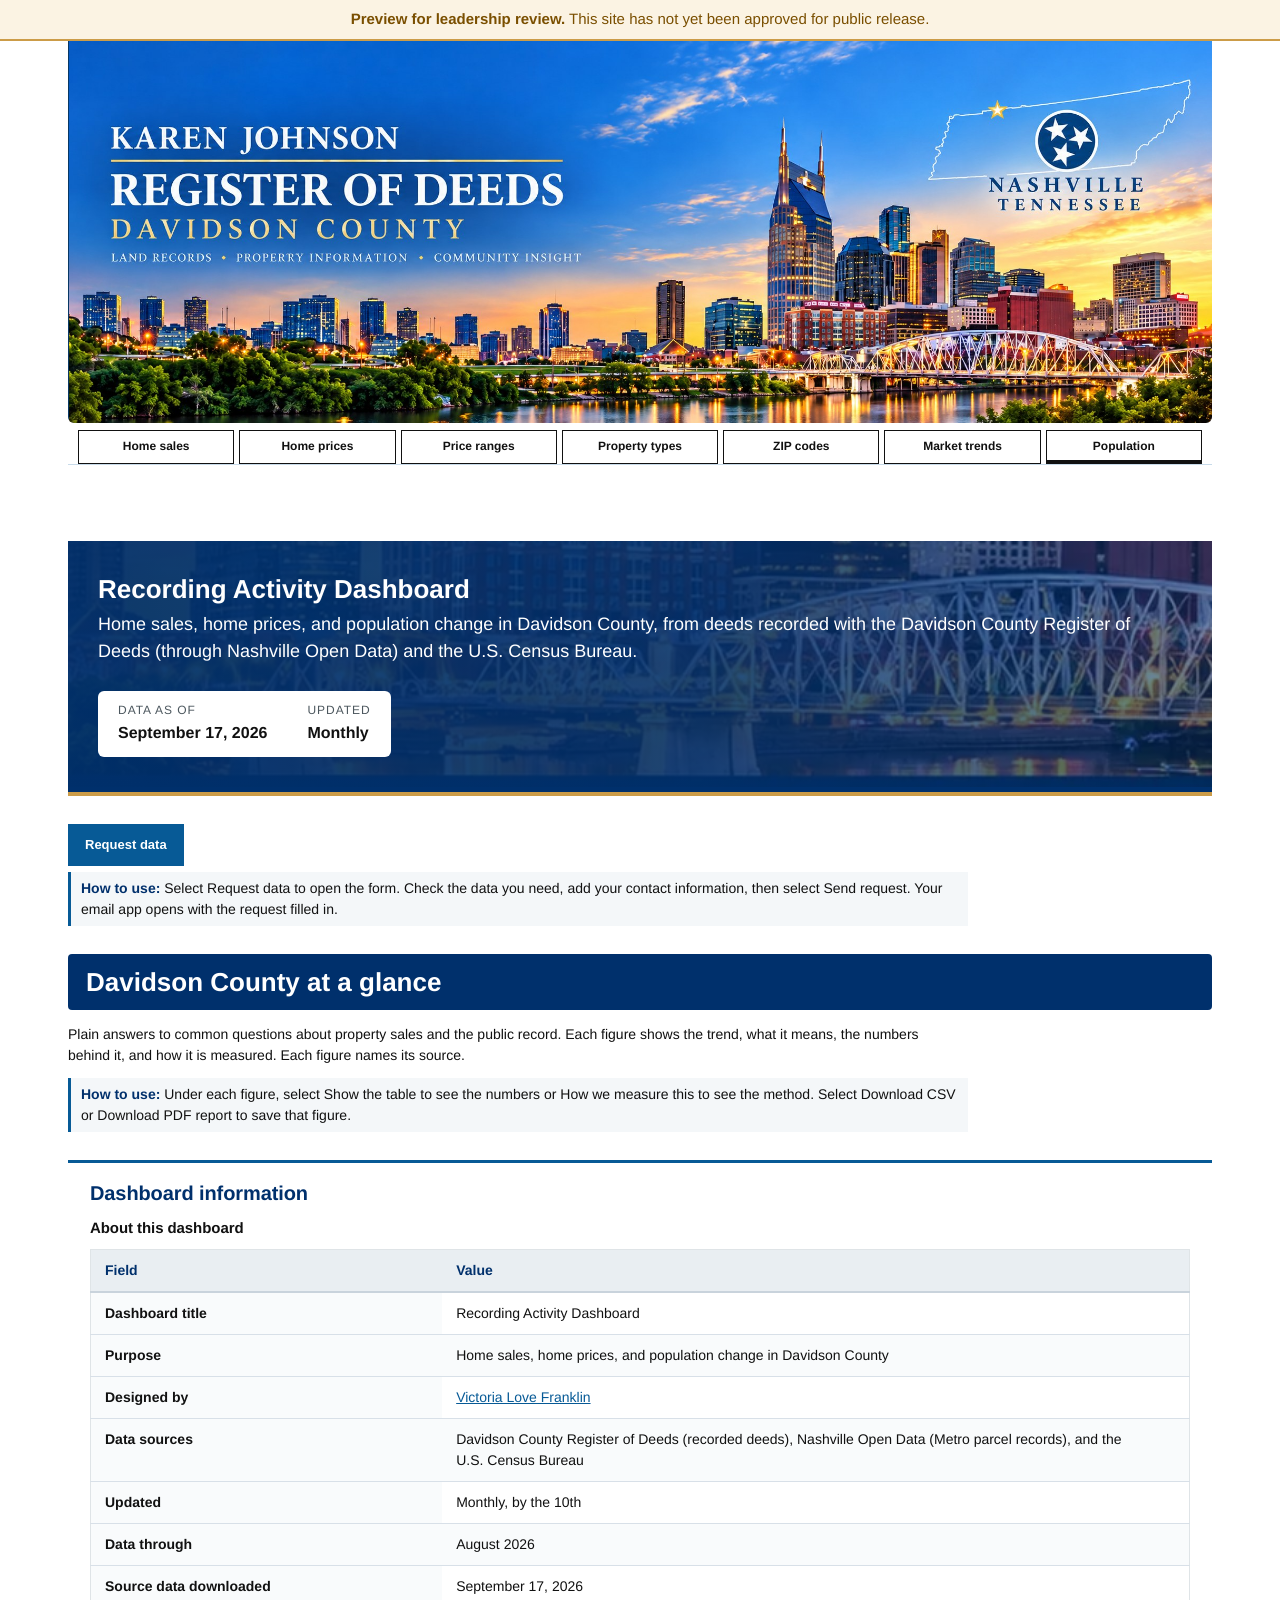
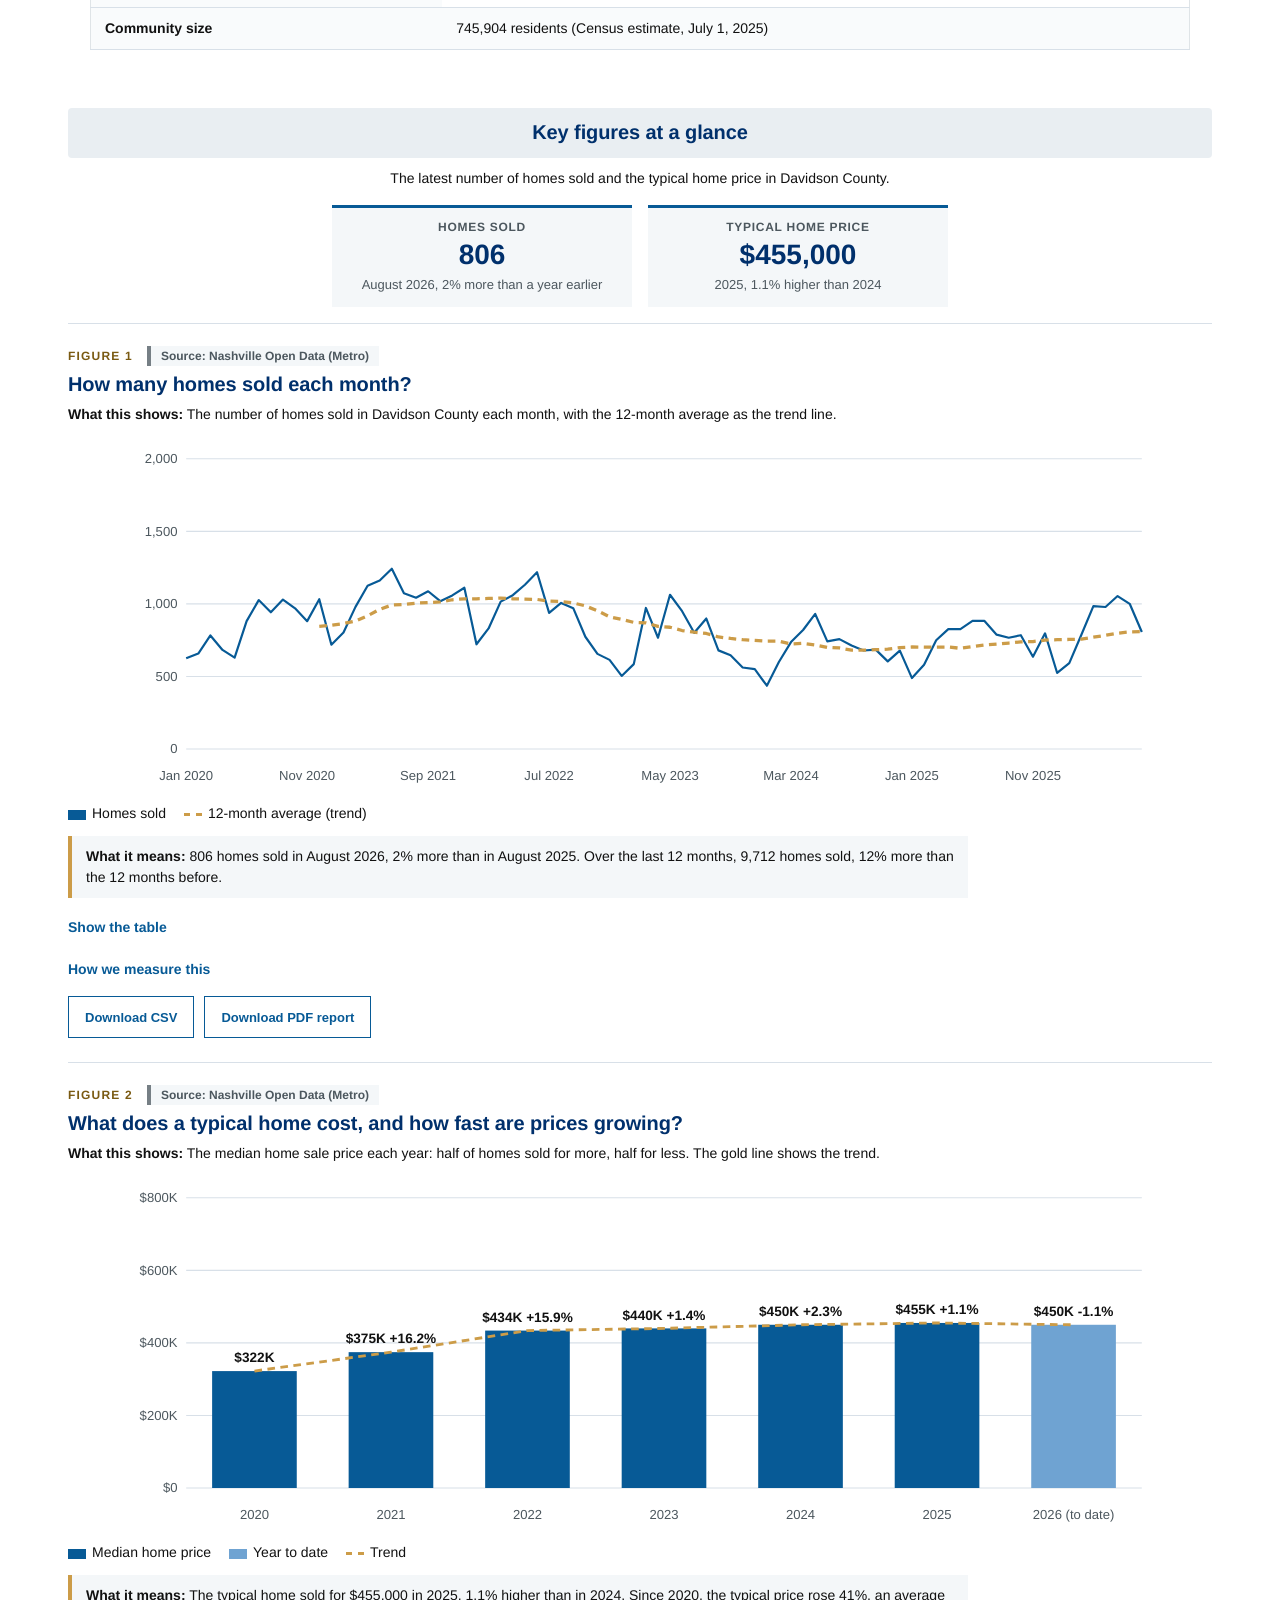
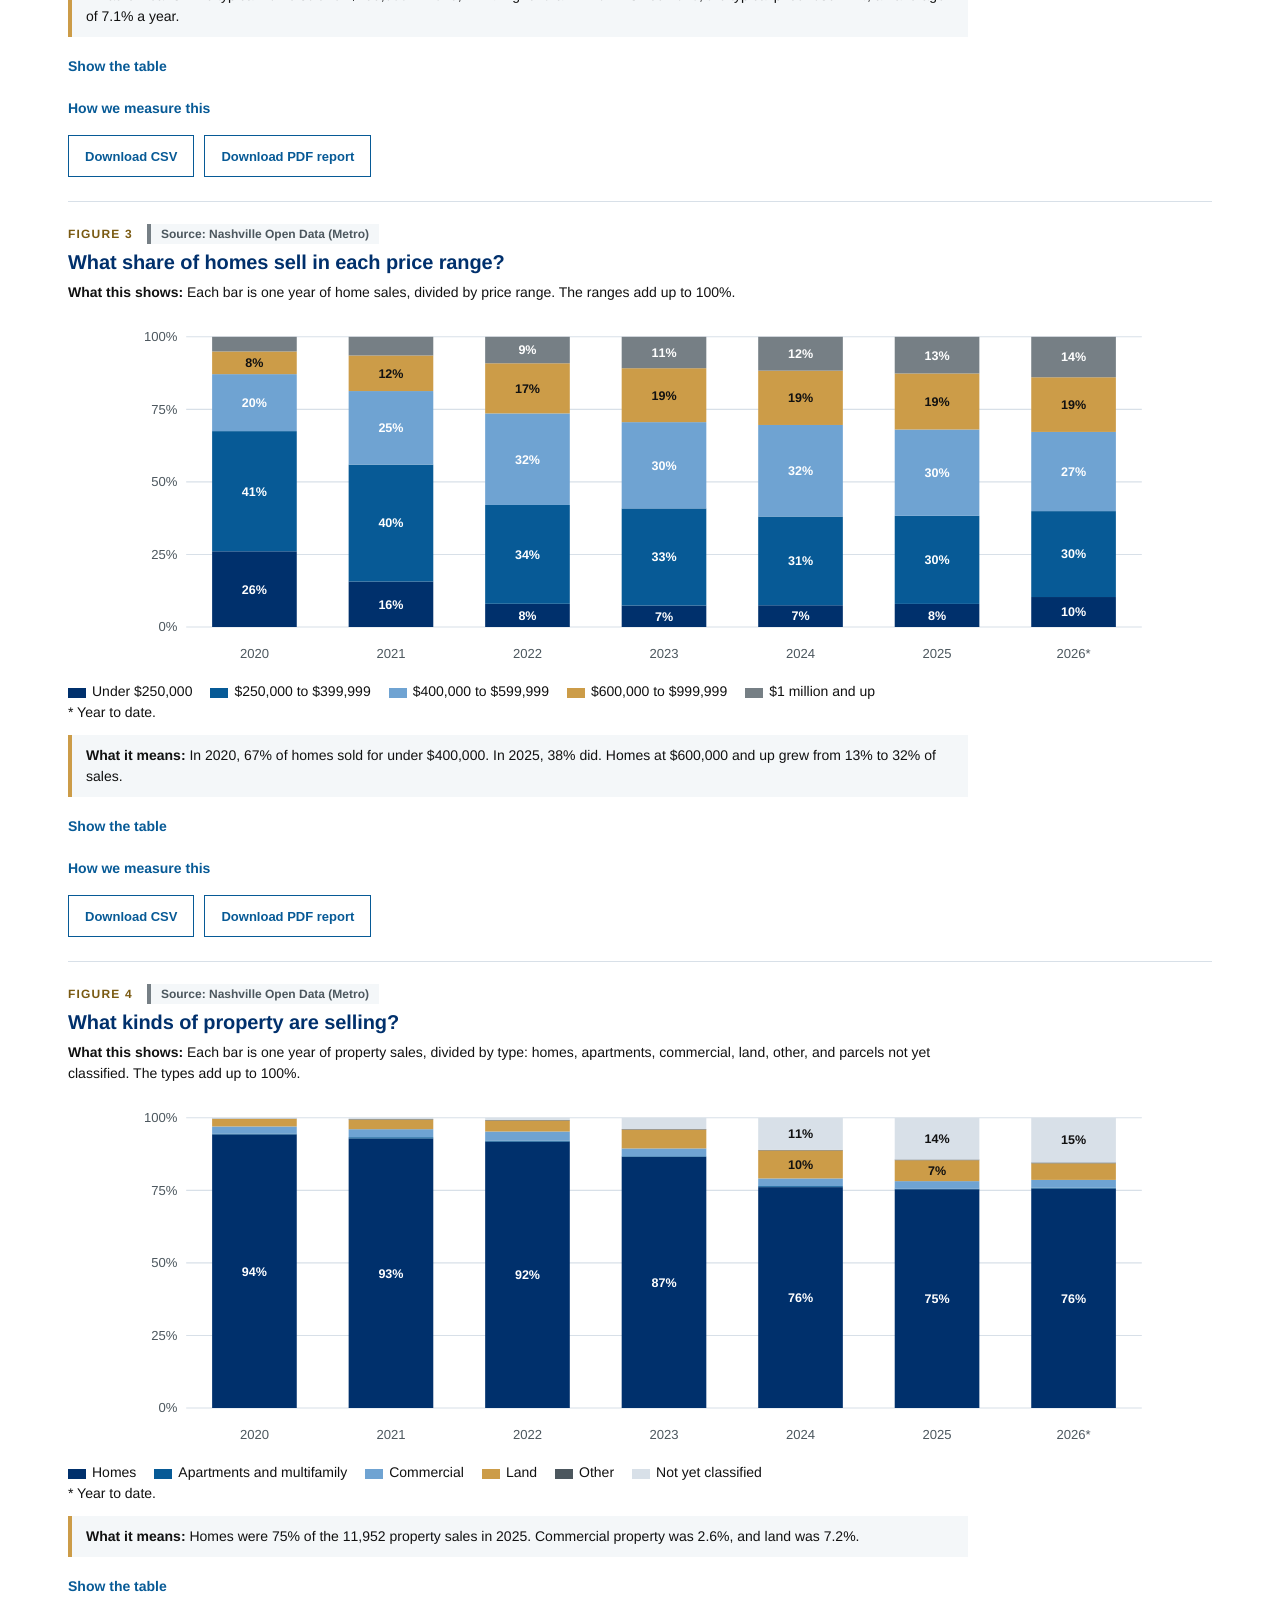
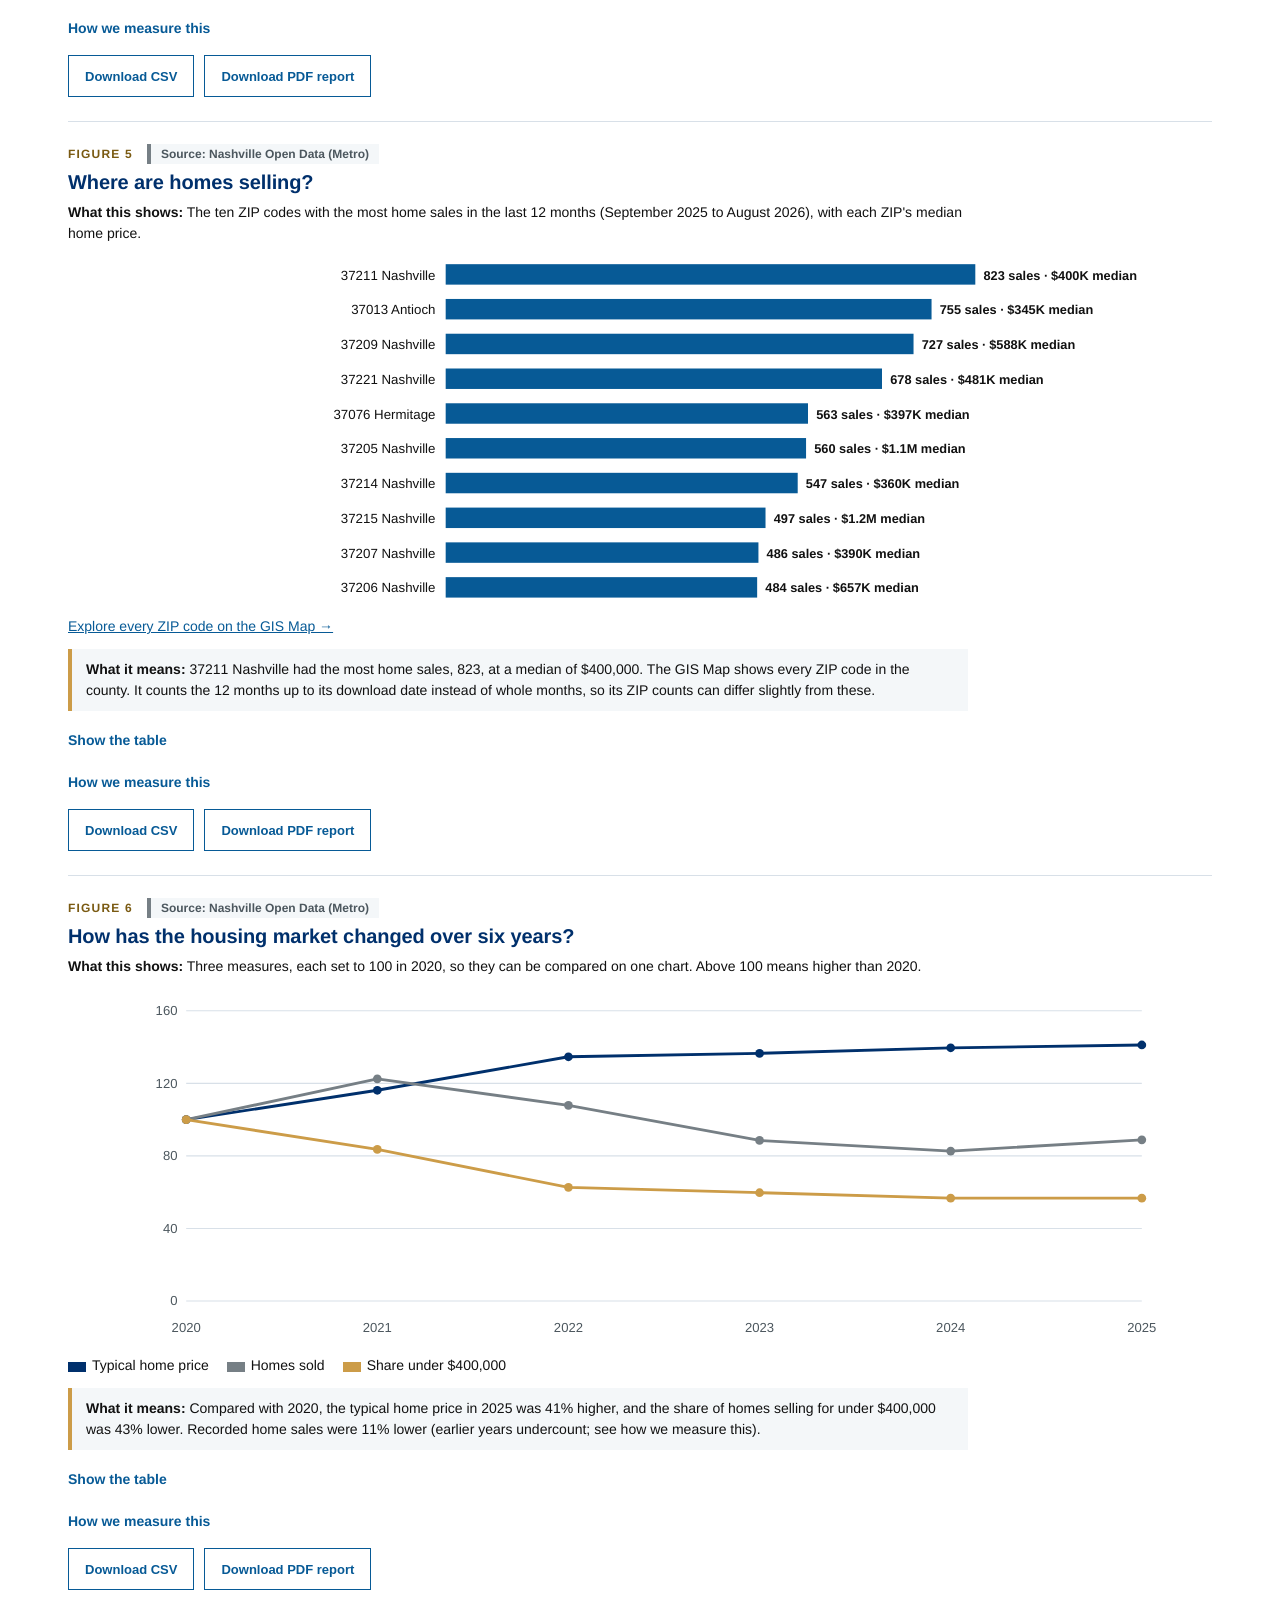
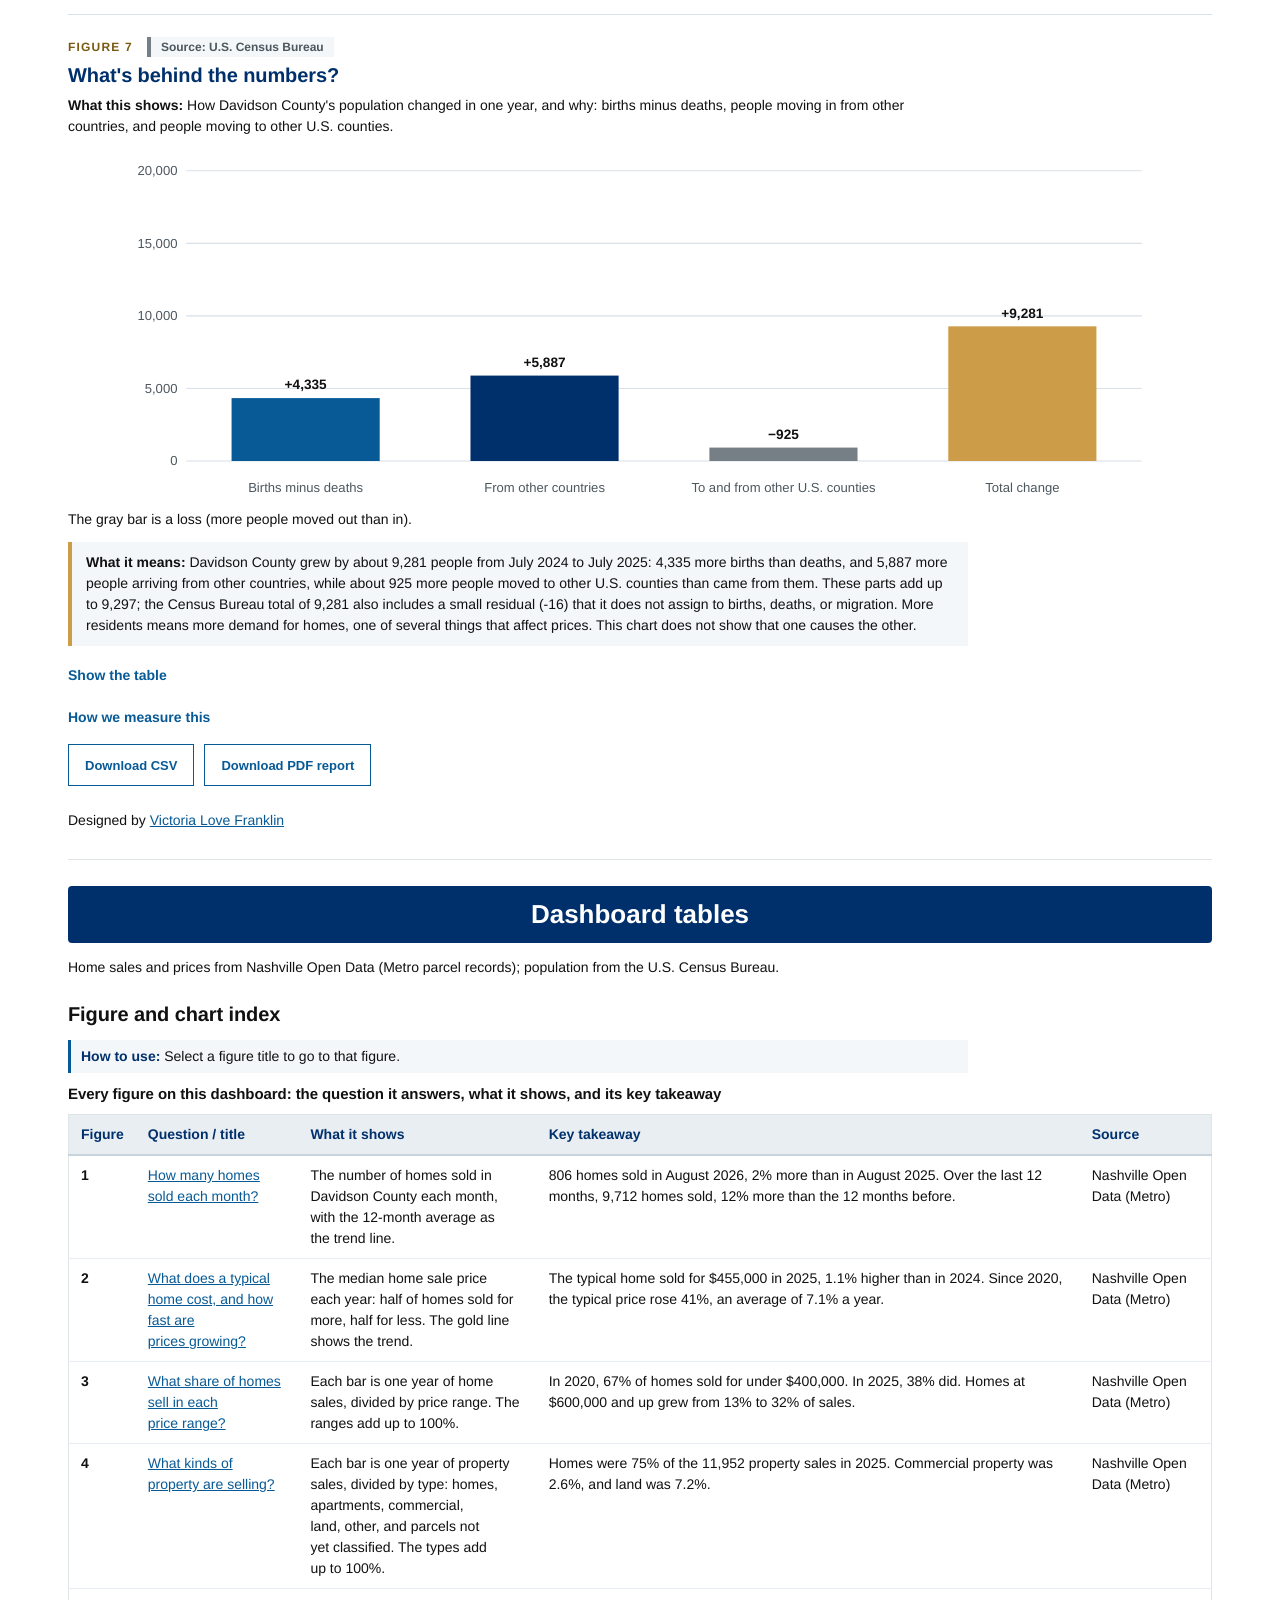
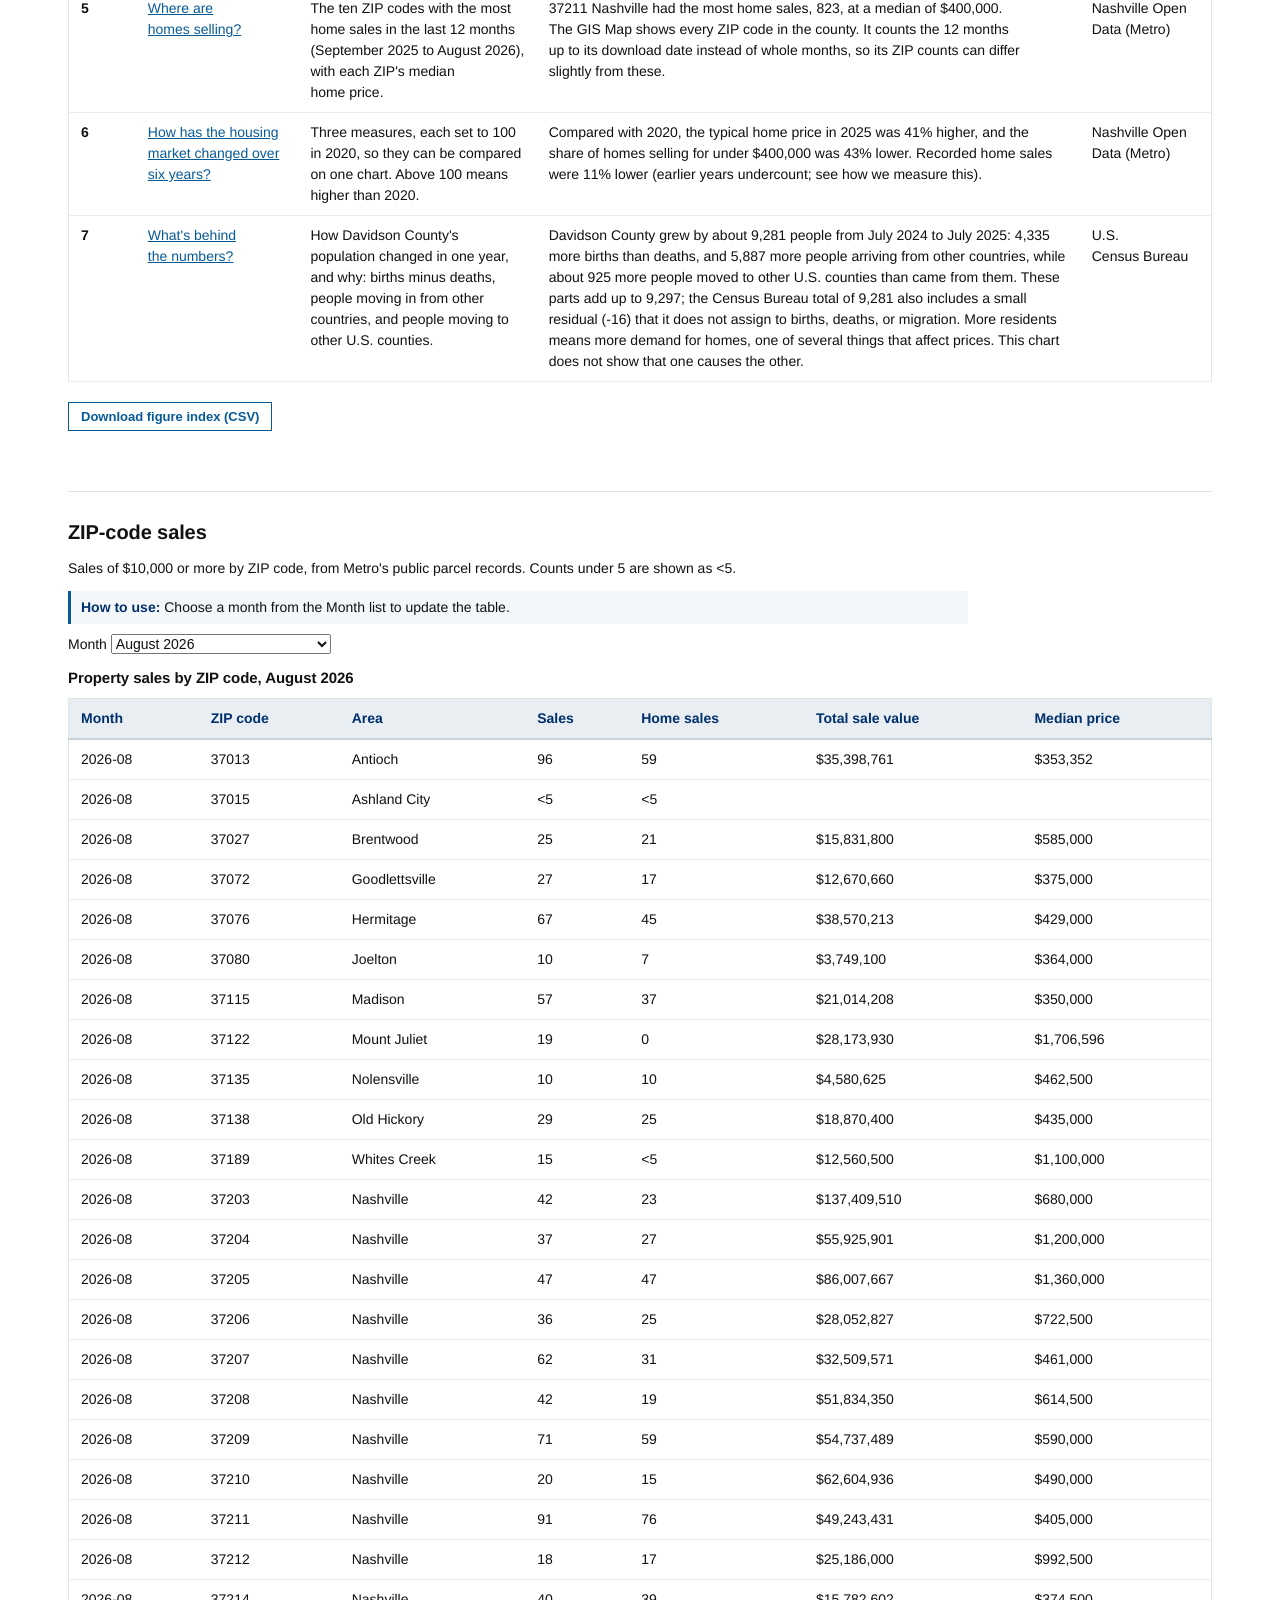
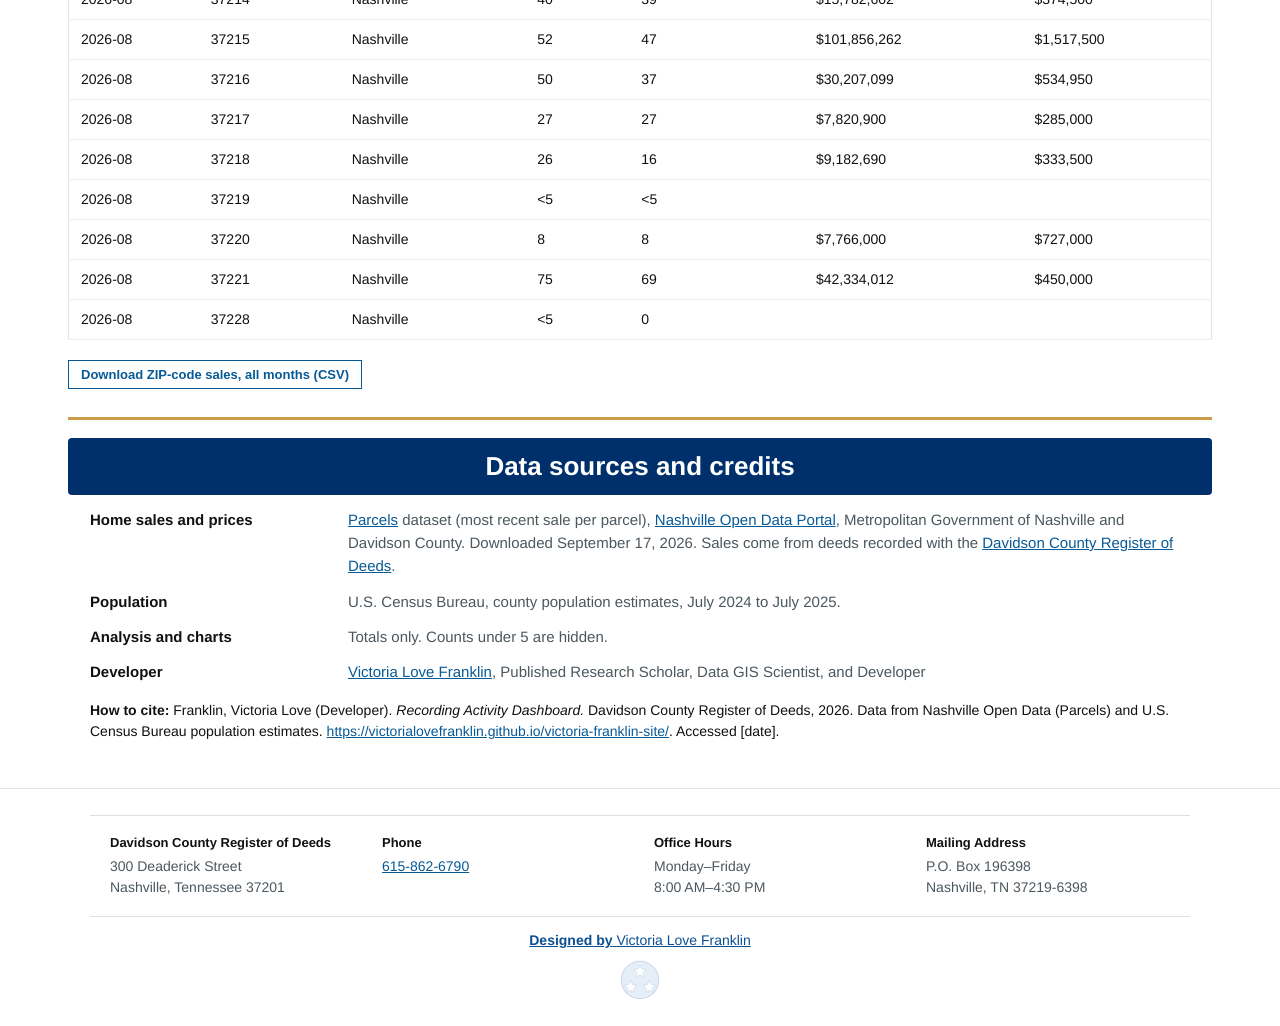
==== index.html @ 4c4ba5cc "Restyle figure tabs with outlined white buttons Co-authored-by: Copilot <223556219+Copilot@users.nor" ====
<!doctype html>
<html lang="en">
  <head>
    <meta charset="utf-8">
    <meta name="viewport" content="width=device-width,initial-scale=1">
    <title>Dashboard · Davidson County Register of Deeds</title>
    <meta name="description" content="Davidson County Register of Deeds: record documents, find and copy records, protect your property, book passport appointments, and download free data about property activity in Nashville.">
    <meta property="og:title" content="Davidson County Register of Deeds">
    <meta property="og:description" content="Davidson County Register of Deeds: record documents, find and copy records, protect your property, book passport appointments, and download free data about property activity in Nashville.">
    <meta property="og:type" content="website">
    <meta property="og:site_name" content="Davidson County Register of Deeds">
    <link rel="icon" href="data:image/svg+xml,%3Csvg xmlns='http://www.w3.org/2000/svg' viewBox='0 0 180 180'%3E%3Ccircle cx='90' cy='90' r='80' fill='%23075A96'/%3E%3Cg fill='%23fff'%3E%3Cpath d='M90 34l7.2 14.6 16.1 2.3-11.6 11.3 2.7 16-14.4-7.6-14.4 7.6 2.7-16-11.6-11.3 16.1-2.3z'/%3E%3Cpath d='M55 92l7.2 14.6 16.1 2.3-11.6 11.3 2.7 16-14.4-7.6-14.4 7.6 2.7-16-11.6-11.3 16.1-2.3z'/%3E%3Cpath d='M125 92l7.2 14.6 16.1 2.3-11.6 11.3 2.7 16-14.4-7.6-14.4 7.6 2.7-16-11.6-11.3 16.1-2.3z'/%3E%3C/g%3E%3C/svg%3E">
    <meta http-equiv="Content-Security-Policy" content="default-src 'self'; script-src 'self' 'unsafe-inline'; style-src 'self' 'unsafe-inline' https://fonts.googleapis.com; img-src 'self' data: blob:; font-src 'self' data: https://fonts.gstatic.com; media-src 'self' data:; connect-src 'self' https:; object-src 'none'; base-uri 'self'; form-action 'self' mailto:">
    <meta name="robots" content="noindex, nofollow" id="previewNoIndex">
    <link rel="preconnect" href="https://fonts.googleapis.com">
    <link rel="preconnect" href="https://fonts.gstatic.com" crossorigin>
    <link href="https://fonts.googleapis.com/css2?family=Public+Sans:wght@600;700;800&display=swap" rel="stylesheet">
    <link rel="stylesheet" href="css/portal.css">
    <link rel="stylesheet" href="css/dashboard-navigation.css?v=4">
  </head>
  <body id="top" data-page="dashboard" tabindex="-1">
<a class="skipLink" href="#mainContent">Skip to main content</a>
    <div class="previewBanner" id="previewBanner" role="region" aria-label="Preview notice"><strong>Preview for leadership review.</strong> This site has not yet been approved for public release.</div>
    <header class="v7Hero">
      <div class="heroArtwork" aria-label="Karen Johnson Register of Deeds Nashville header"></div>
      <span class="visually-hidden">Karen Johnson, Davidson County Register of Deeds, Nashville, Tennessee</span>
    </header>
    <nav class="figureTabs" aria-label="Jump to a figure">
      <ul>
        <li><a href="#fig-homeSales">Home sales</a></li>
        <li><a href="#fig-homeMedian">Home prices</a></li>
        <li><a href="#fig-priceRanges">Price ranges</a></li>
        <li><a href="#fig-propertyTypes">Property types</a></li>
        <li><a href="#fig-zips">ZIP codes</a></li>
        <li><a href="#fig-marketTrends">Market trends</a></li>
        <li><a href="#fig-population">Population</a></li>
      </ul>
    </nav>
    <main id="mainContent" tabindex="-1">
      <div id="dashboardView" class="portalView active">
        <section id="rodDash" class="rodDash" aria-labelledby="rodDashTitle">
          <header class="dHead">
            <h1 id="rodDashTitle">Recording Activity Dashboard</h1>
            <p class="dLead">Home sales, home prices, and population change in Davidson County, from deeds recorded with the Davidson County Register of Deeds (through Nashville Open Data) and the U.S. Census Bureau.</p>
            <dl class="dMeta">
              <div>
                <dt>Data as of</dt>
                <dd id="asOf">
                </dd>
              </div>
              <div>
                <dt>Updated</dt>
                <dd>Monthly</dd>
              </div>
            </dl>
          </header>
          <div class="dReq"><button type="button" class="dfBtn dfBtnMain" id="dReqBtn" aria-expanded="false" aria-controls="dReqPanel">Request data</button>
            <p class="useHint"><span class="useHintLbl">How to use:</span> Select Request data to open the form. Check the data you need, add your contact information, then select Send request. Your email app opens with the request filled&nbsp;in.</p>
          </div>
          <section class="dReqPanel" id="dReqPanel" aria-labelledby="dReqH" hidden>
            <h2 id="dReqH">Request data from the Register of Deeds</h2>
            <p>Choose the data you need from the figures and tables on this site, or describe any other data you're looking for. When you select Send request, your email opens with your request filled in and addressed to the Register of Deeds. The office reviews each request and sends you an itemized estimate before any work begins.</p>
            <form id="dReqForm" novalidate>
              <fieldset>
                <legend>Step 1. Choose your data</legend>
                <div class="dReqGroups">
                  <div>
                    <h3>Home sales and prices</h3>
     <label><input type="checkbox" name="data" value="Homes sold each month"> Homes sold each month</label>
     <label><input type="checkbox" name="data" value="Typical (median) home price by year"> Typical (median) home price by year</label>
     <label><input type="checkbox" name="data" value="Home sales by price range"> Home sales by price range</label>
     <label><input type="checkbox" name="data" value="Property sales by type"> Property sales by type</label>
     <label><input type="checkbox" name="data" value="Six-year market trends"> Six-year market trends</label>
                  </div>
                  <div>
                    <h3>ZIP code data</h3>
     <label><input type="checkbox" name="data" value="Top ZIP codes for home sales"> Top ZIP codes for home sales</label>
     <label><input type="checkbox" name="data" value="Property sales by ZIP code and month"> Property sales by ZIP code and month</label>
     <label><input type="checkbox" name="data" value="ZIP code property summary"> ZIP code property summary</label>
     <label><input type="checkbox" name="data" value="Sales by property type and ZIP code"> Sales by property type and ZIP code</label>
                  </div>
                  <div>
                    <h3>Population</h3>
     <label><input type="checkbox" name="data" value="Population change: births, deaths, and migration"> Population change: births, deaths, and migration</label>
                  </div>
                  <div>
                    <h3>Fees and reference</h3>
     <label><input type="checkbox" name="data" value="Recording fee schedule"> Recording fee schedule</label>
     <label><input type="checkbox" name="data" value="Davidson County ZIP codes"> Davidson County ZIP codes</label>
                  </div>
                </div>
              </fieldset>
              <fieldset>
                <legend>Step 2. Tell us the details</legend>
                <div class="dReqRow"><span class="dReqLbl">Time period</span>
    <label><input type="radio" name="period" value="latest" checked> Latest available</label>
    <label><input type="radio" name="period" value="range"> From</label> <input type="month" name="from" aria-label="From month" disabled> <label for="dReqTo">to</label> <input type="month" id="dReqTo" name="to" aria-label="To month" disabled>
                </div>
                <div class="dReqRow"><span class="dReqLbl">ZIP codes</span>
    <label><input type="radio" name="zipScope" value="all" checked> All ZIP codes</label>
    <label><input type="radio" name="zipScope" value="list"> These ZIP codes:</label> <input type="text" name="zipList" aria-label="ZIP codes" placeholder="37203, 37211" disabled>
                </div>
                <div class="dReqRow"><span class="dReqLbl">Format</span>
    <label><input type="radio" name="format" value="CSV" checked> CSV</label><label><input type="radio" name="format" value="Excel"> Excel</label><label><input type="radio" name="format" value="PDF"> PDF</label>
                </div>
                <div class="dReqRow"><span class="dReqLbl">Delivery</span>
    <label><input type="radio" name="delivery" value="Secure download link (emailed to you)" checked> Secure download link (emailed to you)</label><label><input type="radio" name="delivery" value="Flash drive (at cost)"> Flash drive (at cost)</label><label><input type="radio" name="delivery" value="Pick up at the office"> Pick up at the office</label>
                </div>
   <label for="dReqPurpose" class="dReqUseLbl">How will you use the data? (required)</label>
   <textarea id="dReqPurpose" name="purpose" rows="3" required></textarea>
              </fieldset>
              <fieldset>
                <legend>Step 3. Other data request</legend>
   <label for="dReqOther">Looking for something not listed? Describe the data, the time period, and how you plan to use it.</label>
   <textarea id="dReqOther" name="other" rows="4"></textarea>
                <p class="pNote">For a copy of a specific deed or recorded document, use <a href="https://www.nashville.gov/departments/register-deeds/services/get-copies-deeds-documents" target="_blank" rel="noopener">Get Copies of Deeds Documents<span class="visually-hidden"> (opens in a new tab)</span></a> instead.</p>
              </fieldset>
              <fieldset>
                <legend>Step 4. Your contact information</legend>
                <div class="dReqFields">
    <label>Full name (required)<input type="text" name="name" autocomplete="name" required></label>
    <label>Organization (optional)<input type="text" name="org" autocomplete="organization"></label>
    <label>Email (required)<input type="email" name="email" autocomplete="email" required></label>
    <label>Phone (required)<input type="tel" name="phone" autocomplete="tel" required></label>
    <label class="dReqWide">Mailing address (required, for the office's written response)<input type="text" name="address" autocomplete="street-address" required></label>
                  <div class="dReqWide dReqRecip"><span class="dReqLbl">Who will receive the data? (required)</span>
     <label><input type="radio" name="recipScope" value="me" checked> Me</label>
     <label><input type="radio" name="recipScope" value="other"> Someone else:</label> <input type="text" name="recipient" aria-label="Recipient name and organization" placeholder="Name and organization" disabled>
                  </div>
                </div>
              </fieldset>
              <div class="dReqFee">
                <h3>Processing fee</h3>
                <p>A processing fee may apply. Requests that take more than one hour of staff time to locate, retrieve, review, redact, or reproduce are charged for labor. Copies are $0.50 per page ($1.00 certified); plat-size copies are $3.00 ($5.00 certified). There is no duplication charge for requests under 5 black-and-white pages. Flash drives and outside vendor work are charged at actual cost. You'll receive an itemized estimate before any work begins, and payment is due in advance by cash, personal check payable to Davidson County Register of Deeds, money order, or credit or debit card. Copy requests require proof of Tennessee citizenship, such as a valid Tennessee driver's license.</p>
   <label class="dReqAck"><input type="checkbox" name="fee" required> I understand a processing fee may apply and that I'll receive an estimate first. (required)</label>
              </div>
              <div class="dReqActions"><button type="submit" class="dfBtn dfBtnMain">Send request</button> <button type="button" class="dfBtn" id="dReqClose">Close</button>
              </div>
              <p class="pNote">Sending opens your email app. If it doesn't open, email the request to <a href="mailto:rod.infodesk@nashville.gov">rod.infodesk@nashville.gov</a>.</p>
              <div class="dReqMsg" id="dReqMsg" tabindex="-1" role="status" aria-live="polite">
              </div>
            </form>
            <div class="dReqContact">
              <h3>Questions?</h3>
              <p>Public Records Request Coordinator: Jack Brown, Chief Deputy Register<br>Davidson County Register of Deeds, 300 Deaderick Street, Nashville, TN 37201<br>Phone: <a href="tel:+16158626790">(615) 862-6790</a> · Email: <a href="mailto:rod.infodesk@nashville.gov">rod.infodesk@nashville.gov</a><br>Hours: Monday–Friday, 8:00 a.m.–4:30 p.m.; closed Saturday, Sunday, and county holidays</p>
            </div>
          </section>
          <section class="dashFigures" id="dashFigures" aria-labelledby="dashFigH">
            <h2 id="dashFigH">Davidson County at a glance</h2>
            <p class="dfIntro">Plain answers to common questions about property sales and the public record. Each figure shows the trend, what it means, the numbers behind it, and how it is measured. Each figure names its source.</p>
            <p class="useHint"><span class="useHintLbl">How to use:</span> Under each figure, select Show the table to see the numbers or How we measure this to see the method. Select Download CSV or Download PDF report to save that&nbsp;figure.</p>
            <section class="dashAbout" id="dashAbout" aria-label="About this dashboard">
            </section>
            <h3 id="dFr-glance" class="dGlanceH">Key figures at a glance</h3>
            <p class="dGlanceLead">The latest number of homes sold and the typical home price in Davidson&nbsp;County.</p>
            <div class="dashGlance" id="dashGlance">
            </div>
            <noscript>JavaScript is required to display the dashboard figures and use the request form.</noscript>
            <div id="dashFiguresBody">
            </div>
            <p class="dfCredit">Designed by <a href="https://victorialovefranklin.github.io/victoria-franklin-site/" target="_blank" rel="noopener">Victoria Love Franklin<span class="visually-hidden"> (opens in a new tab)</span></a></p>
          </section>
        </section>
        <section class="srcCredits" aria-label="Data sources and credits">
          <h2>Data sources and&nbsp;credits</h2>
          <dl>
            <div>
              <dt>Home sales and&nbsp;prices</dt>
              <dd><a href="https://data.nashville.gov/datasets/parcels-1/about" target="_blank" rel="noopener">Parcels<span class="visually-hidden"> (opens in a new tab)</span></a> dataset (most recent sale per parcel), <a href="https://www.nashville.gov/departments/government/open-data" target="_blank" rel="noopener">Nashville Open Data Portal<span class="visually-hidden"> (opens in a new tab)</span></a>, Metropolitan Government of Nashville and Davidson County. Downloaded September&nbsp;17,&nbsp;2026. Sales come from deeds recorded with the <a href="https://www.nashville.gov/departments/register-deeds" target="_blank" rel="noopener">Davidson County Register of Deeds<span class="visually-hidden"> (opens in a new tab)</span></a>.</dd>
            </div>
            <div>
              <dt>Population</dt>
              <dd>U.S. Census Bureau, county population estimates, July 2024 to July&nbsp;2025.</dd>
            </div>
            <div>
              <dt>Analysis and&nbsp;charts</dt>
              <dd>Totals only. Counts under 5 are&nbsp;hidden.</dd>
            </div>
            <div>
              <dt>Developer</dt>
              <dd><a href="https://victorialovefranklin.github.io/victoria-franklin-site/" target="_blank" rel="noopener">Victoria Love Franklin<span class="visually-hidden"> (opens in a new tab)</span></a>, Published Research Scholar, Data GIS Scientist, and&nbsp;Developer</dd>
            </div>
          </dl>
          <p class="srcCite"><strong>How to cite:</strong> Franklin, Victoria Love (Developer). <em>Recording Activity Dashboard.</em> Davidson County Register of Deeds, 2026. Data from Nashville Open Data (Parcels) and U.S. Census Bureau population estimates. <a href="https://victorialovefranklin.github.io/victoria-franklin-site/" target="_blank" rel="noopener">https://&#8203;victorialovefranklin.github.io/&#8203;victoria-franklin-site/<span class="visually-hidden"> (opens in a new tab)</span></a>. Accessed&nbsp;[date].</p>
        </section>
      </div>
    </main>
    <footer class="siteFooter">
      <div class="footContact" aria-label="Office contact">
        <div><strong>Davidson County Register of Deeds</strong><span>300 Deaderick Street<br>Nashville, Tennessee 37201</span>
        </div>
        <div><strong>Phone</strong><span><a href="tel:+16158626790">615-862-6790</a></span>
        </div>
        <div><strong>Office Hours</strong><span>Monday–Friday<br>8:00 AM–4:30 PM</span>
        </div>
        <div><strong>Mailing Address</strong><span>P.O. Box 196398<br>Nashville, TN 37219-6398</span>
        </div>
      </div>
      <p class="designerCredit"><a href="https://victorialovefranklin.github.io/victoria-franklin-site/" target="_blank" rel="noopener"><span class="dcLabel">Designed by</span> <span class="dcName">Victoria Love Franklin</span><span class="visually-hidden"> (opens in a new tab)</span></a>
      </p>
      <div class="footEmblem" aria-hidden="true"><svg viewBox="0 0 180 180" focusable="false">
        <circle cx="90" cy="90" r="70"/>
        <g>
          <path d="M90 34l7.2 14.6 16.1 2.3-11.6 11.3 2.7 16-14.4-7.6-14.4 7.6 2.7-16-11.6-11.3 16.1-2.3z"/>
          <path d="M55 92l7.2 14.6 16.1 2.3-11.6 11.3 2.7 16-14.4-7.6-14.4 7.6 2.7-16-11.6-11.3 16.1-2.3z"/>
          <path d="M125 92l7.2 14.6 16.1 2.3-11.6 11.3 2.7 16-14.4-7.6-14.4 7.6 2.7-16-11.6-11.3 16.1-2.3z"/>
        </g></svg>
      </div>
    </footer>
    <a class="backToTop" href="#top">Back to top ↑</a>

<script src="js/data/dashboard-data.js"></script>
<script src="js/data/sales-data.js"></script>
<script src="js/data-blocks.js"></script>
<script src="js/exports-and-tables.js"></script>
<script src="js/dashboard-figures.js"></script>
<script src="js/request-data.js"></script>
<script src="js/dashboard-navigation.js"></script>
  </body>
</html>
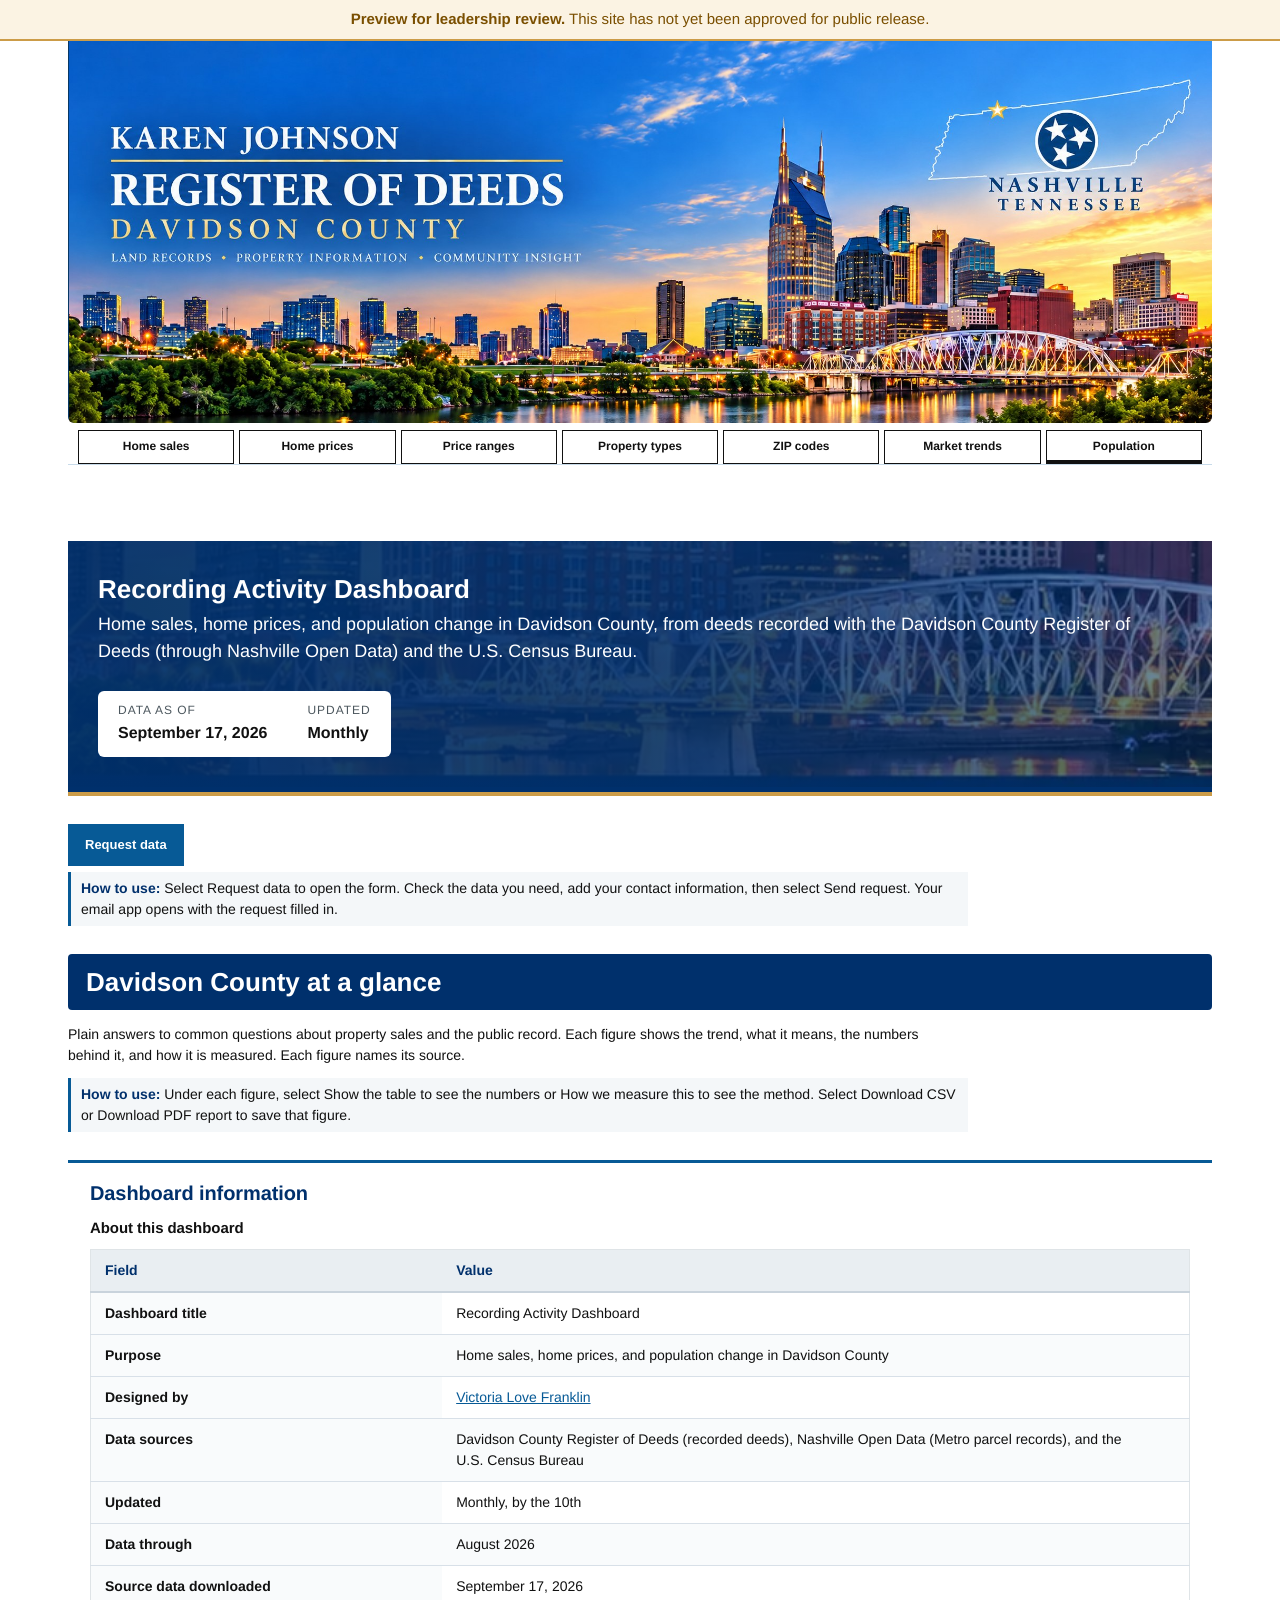
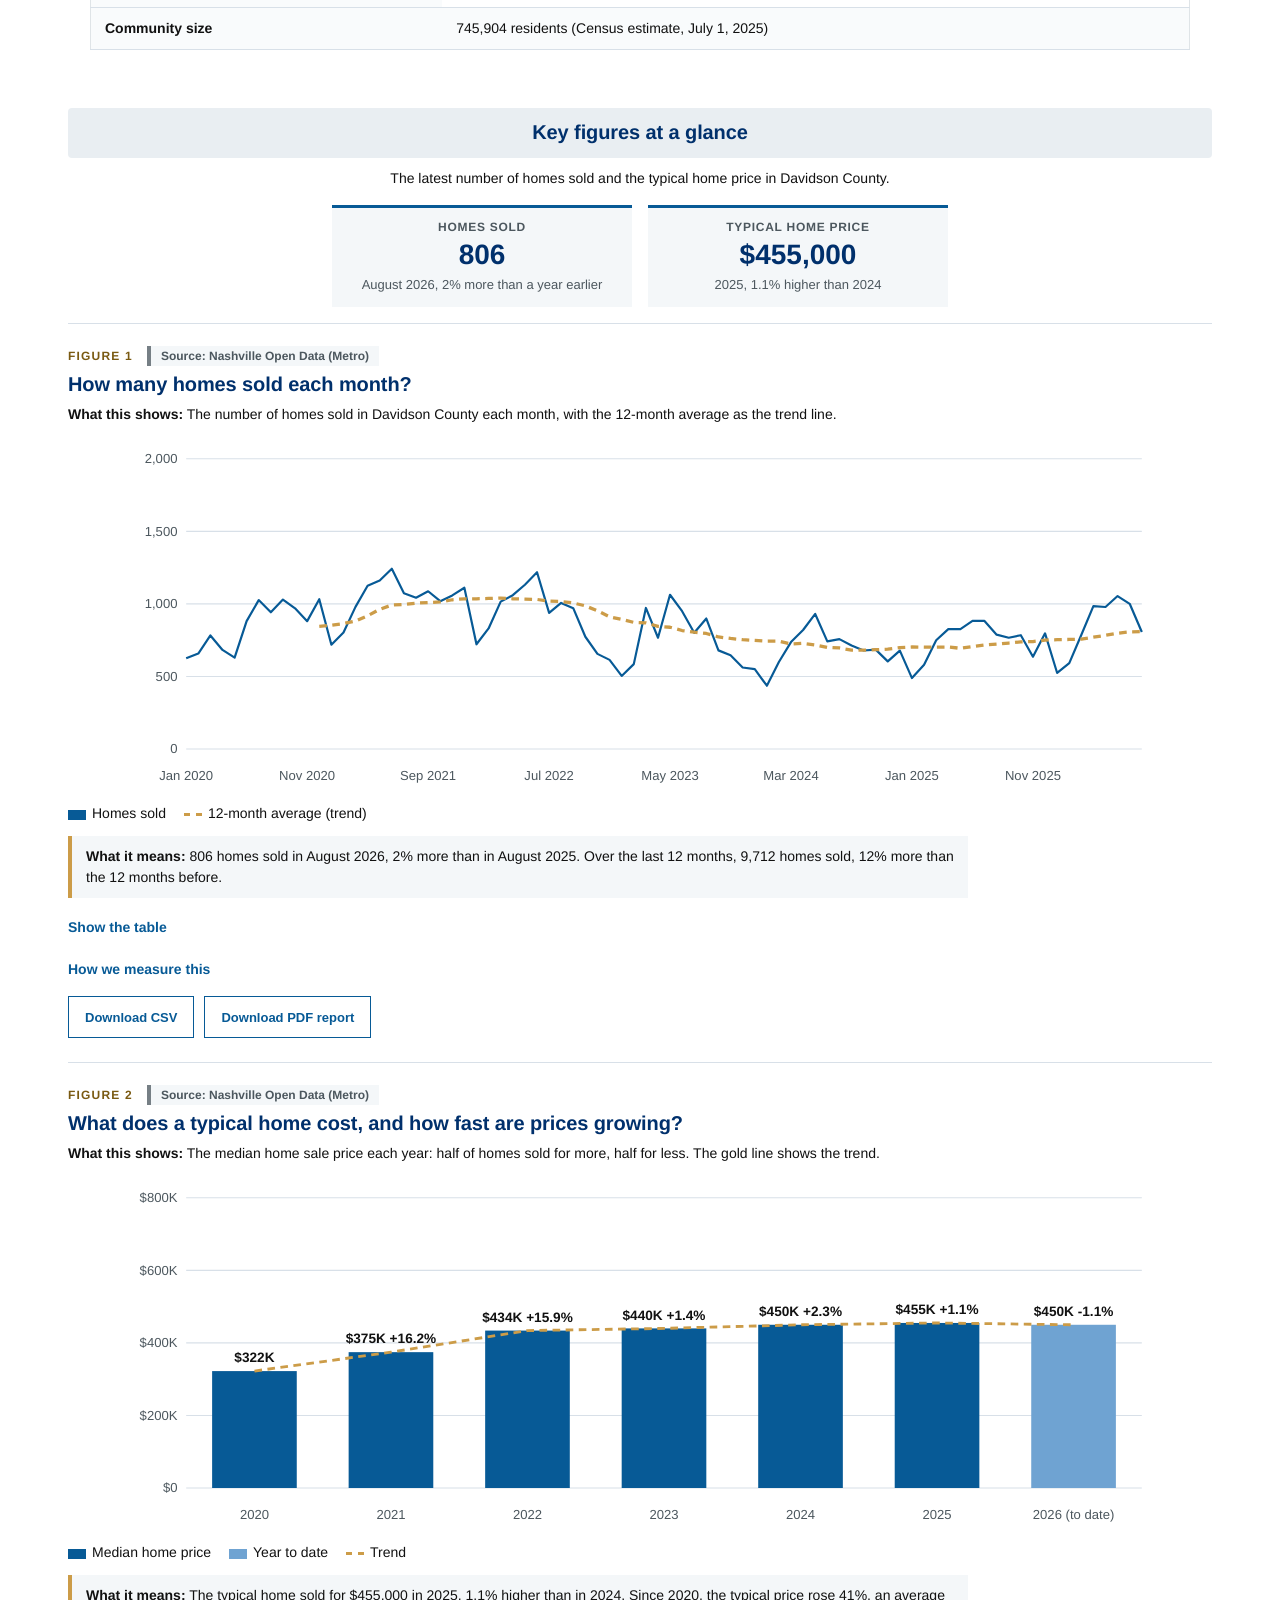
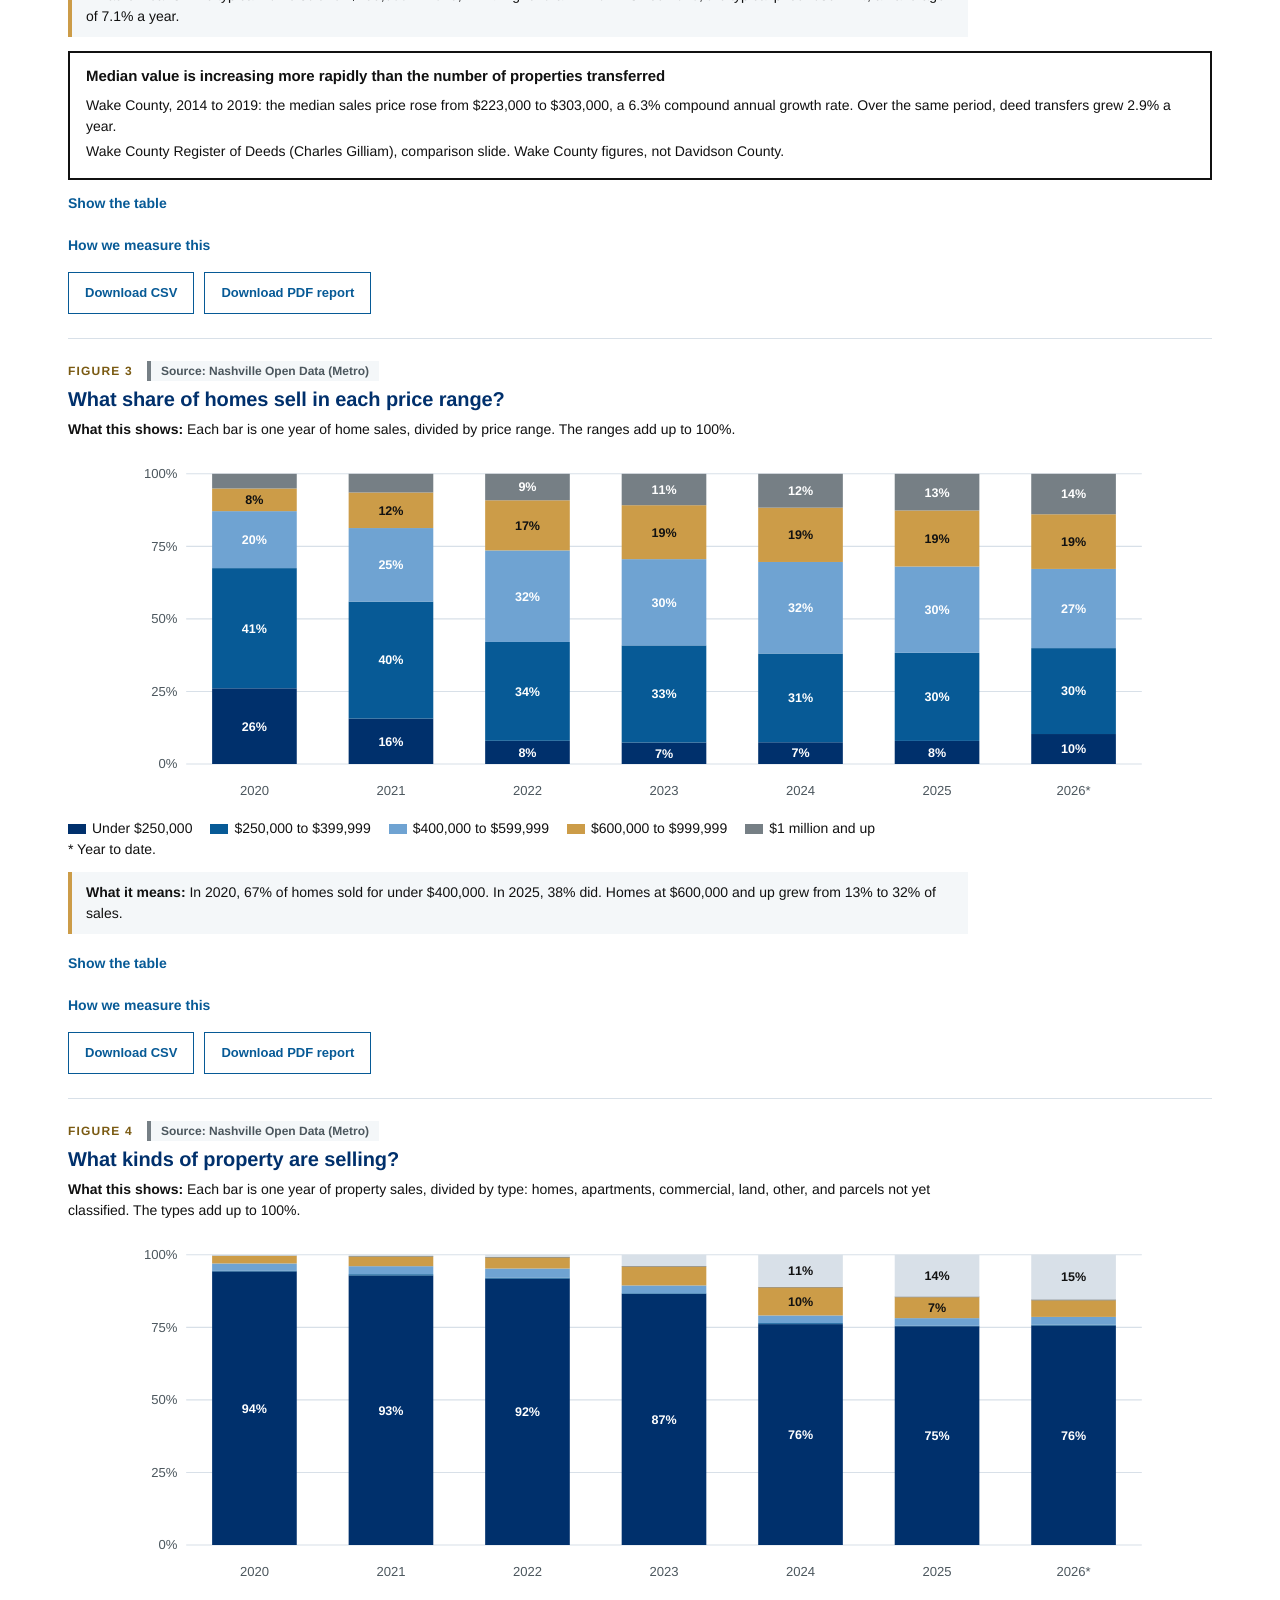
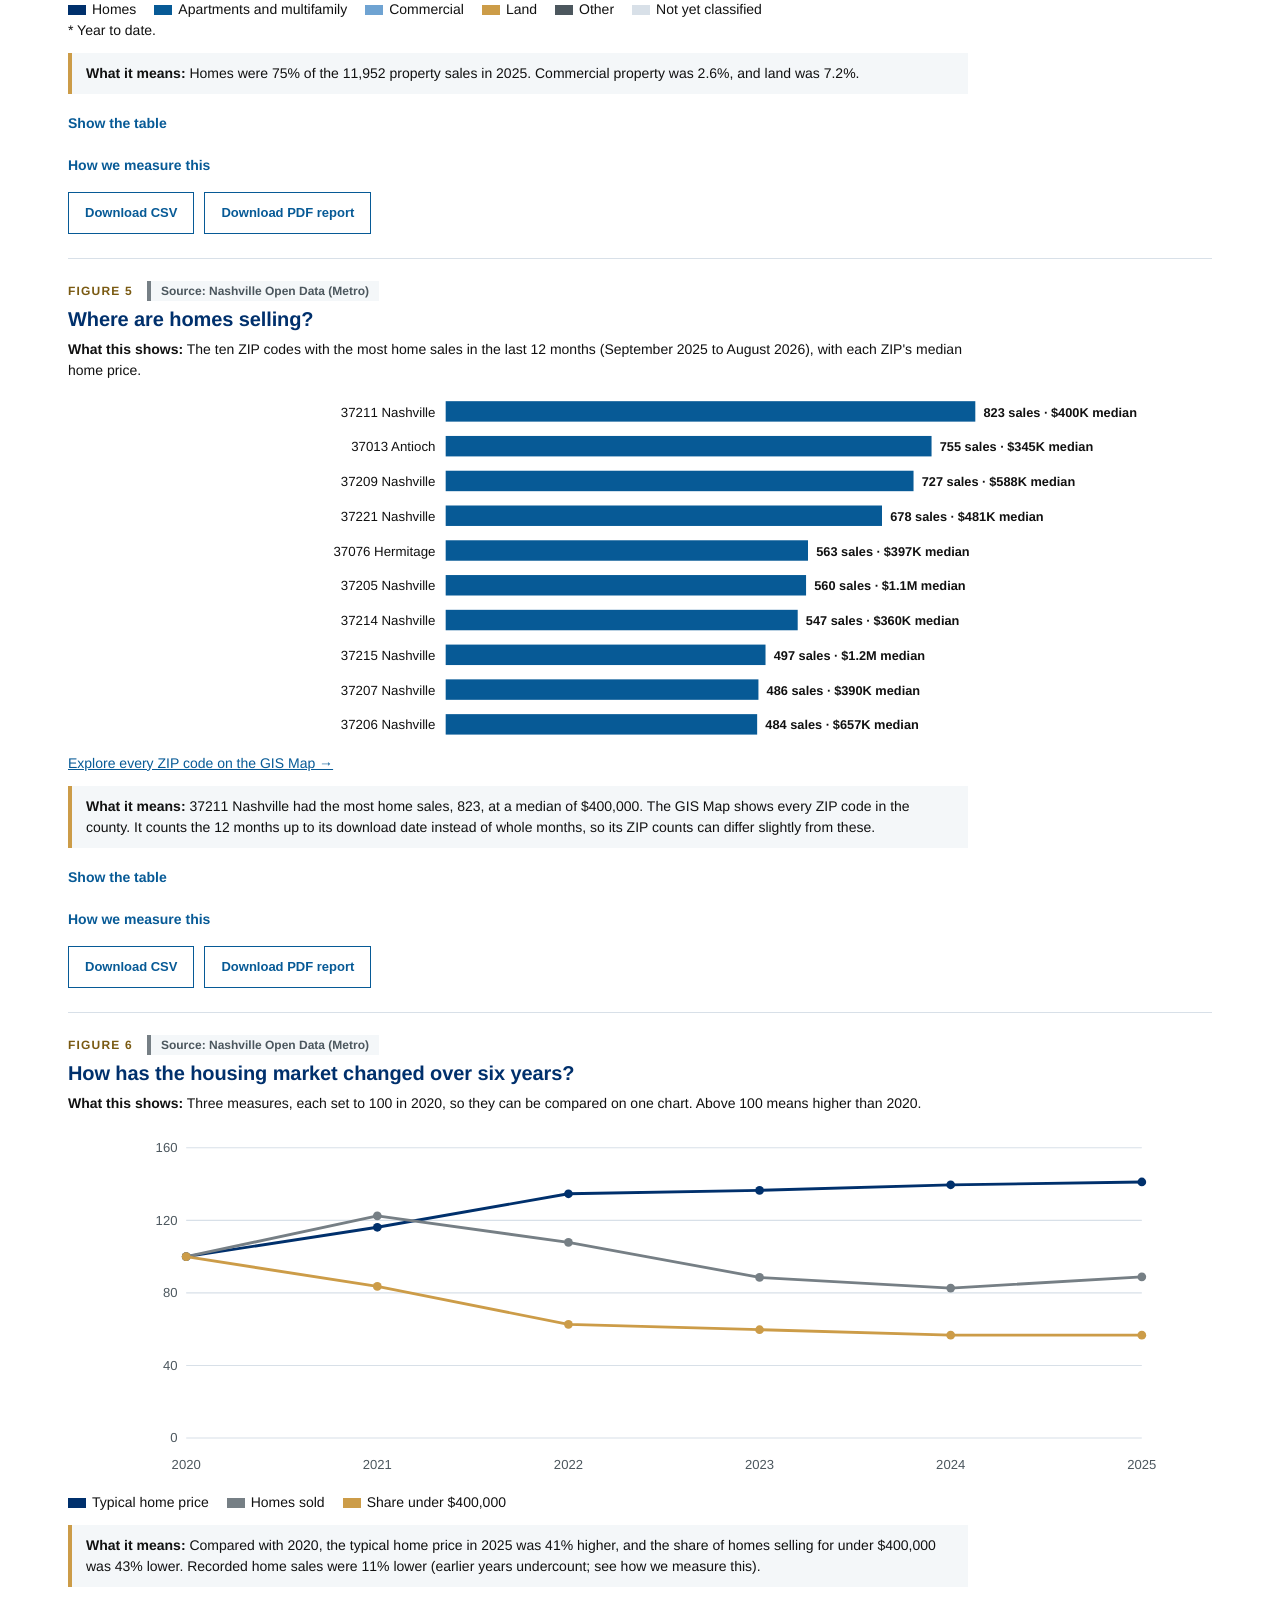
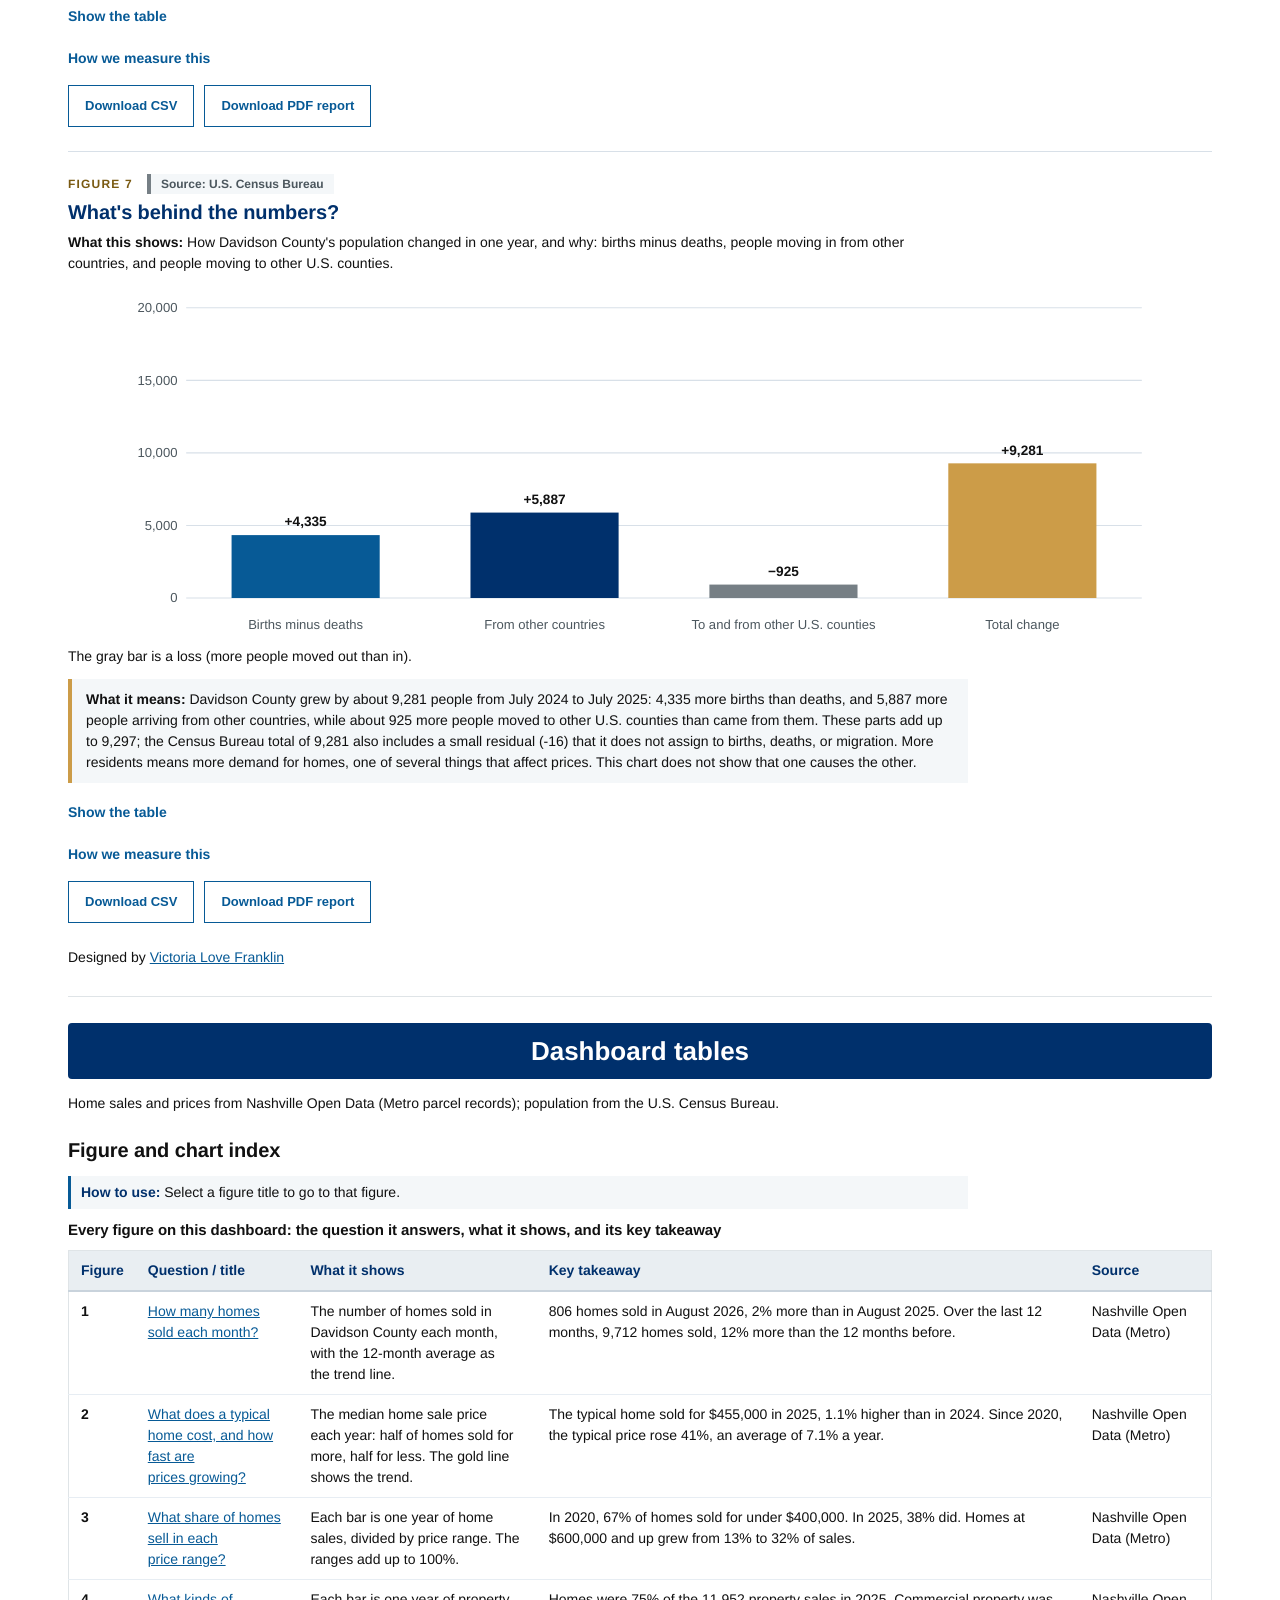
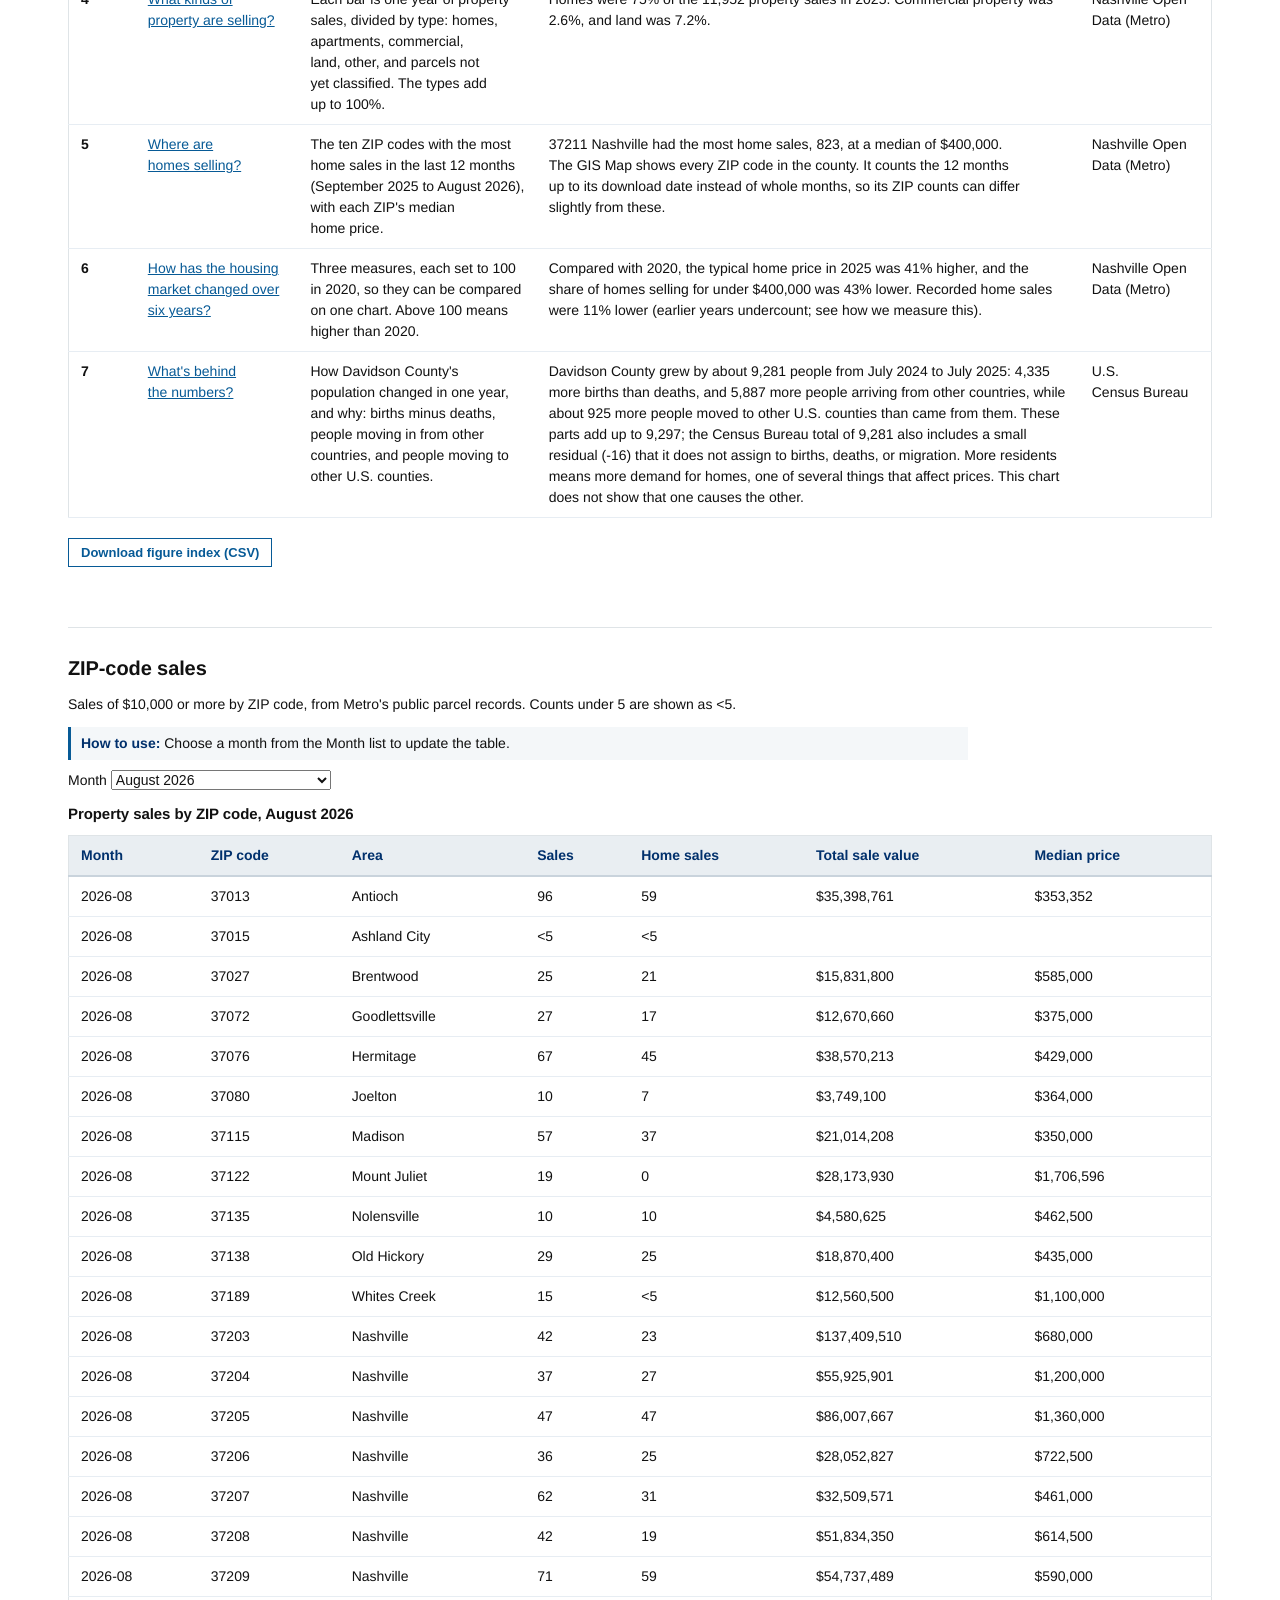
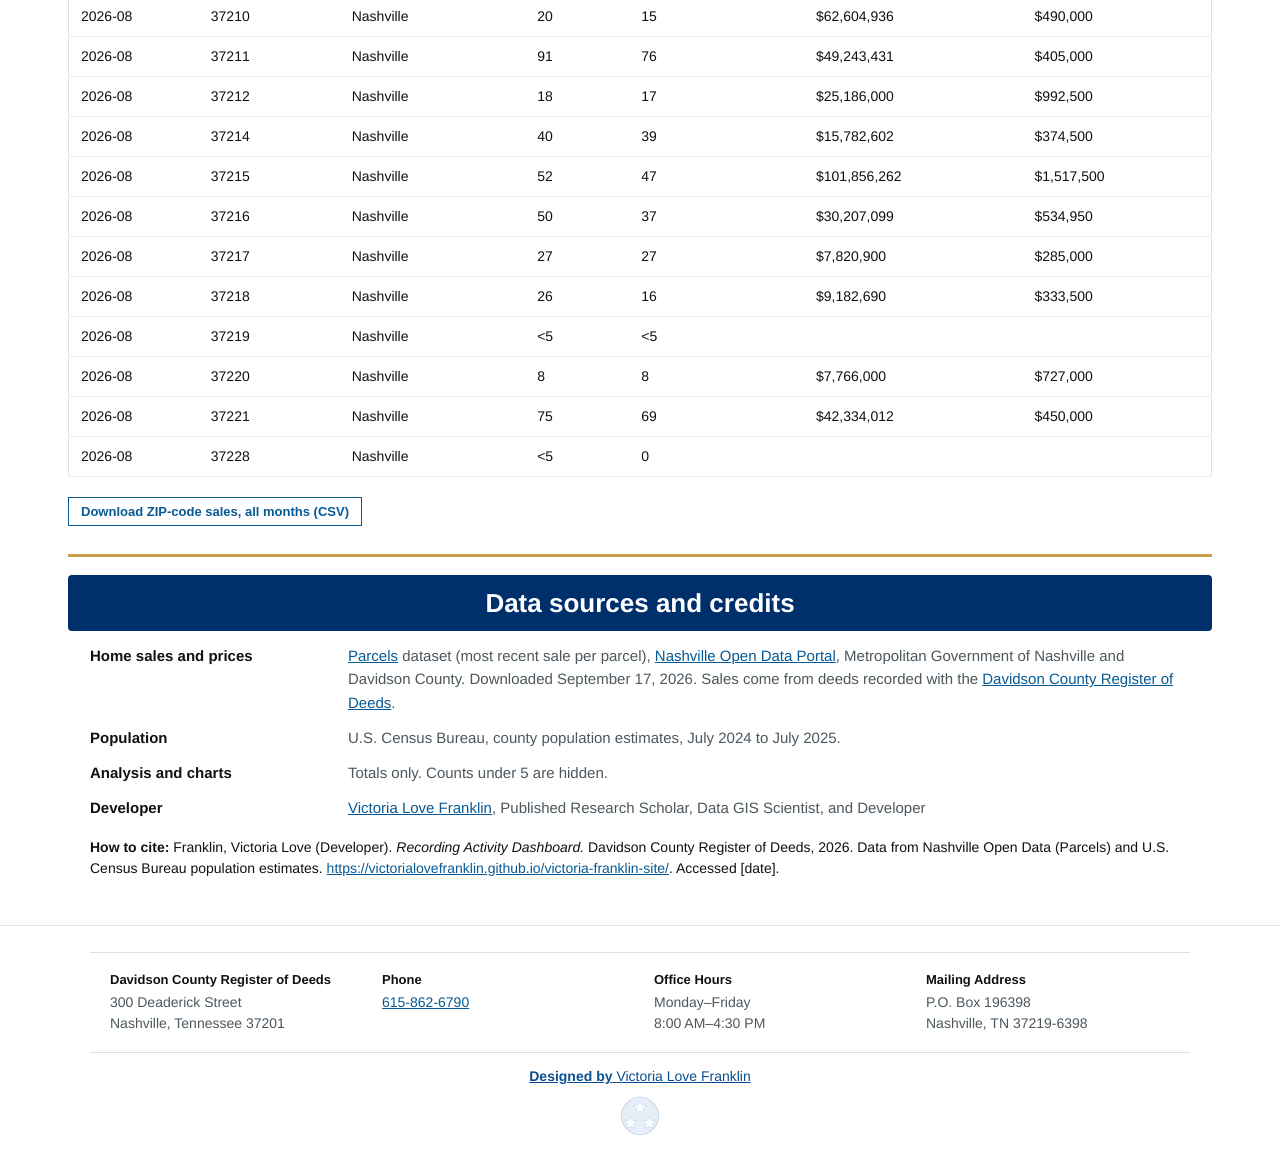
==== commit 83d08719: "Add Wake County median-value comparison to median price figure Co-authored-by: Copilot <223556219+Co" ====
--- a/index.html
+++ b/index.html
@@ -16,7 +16,7 @@
     <link rel="preconnect" href="https://fonts.gstatic.com" crossorigin>
     <link href="https://fonts.googleapis.com/css2?family=Public+Sans:wght@600;700;800&display=swap" rel="stylesheet">
     <link rel="stylesheet" href="css/portal.css">
-    <link rel="stylesheet" href="css/dashboard-navigation.css?v=4">
+    <link rel="stylesheet" href="css/dashboard-navigation.css?v=5">
   </head>
   <body id="top" data-page="dashboard" tabindex="-1">
 <a class="skipLink" href="#mainContent">Skip to main content</a>
--- a/css/dashboard-navigation.css
+++ b/css/dashboard-navigation.css
@@ -97,3 +97,17 @@
     display: none !important;
   }
 }
+
+#dashboardView .dfCompare {
+  margin: 14px 0 0;
+  padding: 12px 16px;
+  border: 2px solid #111;
+  background: #fff;
+}
+#dashboardView .dfCompare h4 {
+  margin: 0 0 6px;
+  font-size: 15px;
+}
+#dashboardView .dfCompare p {
+  margin: 0 0 4px;
+}
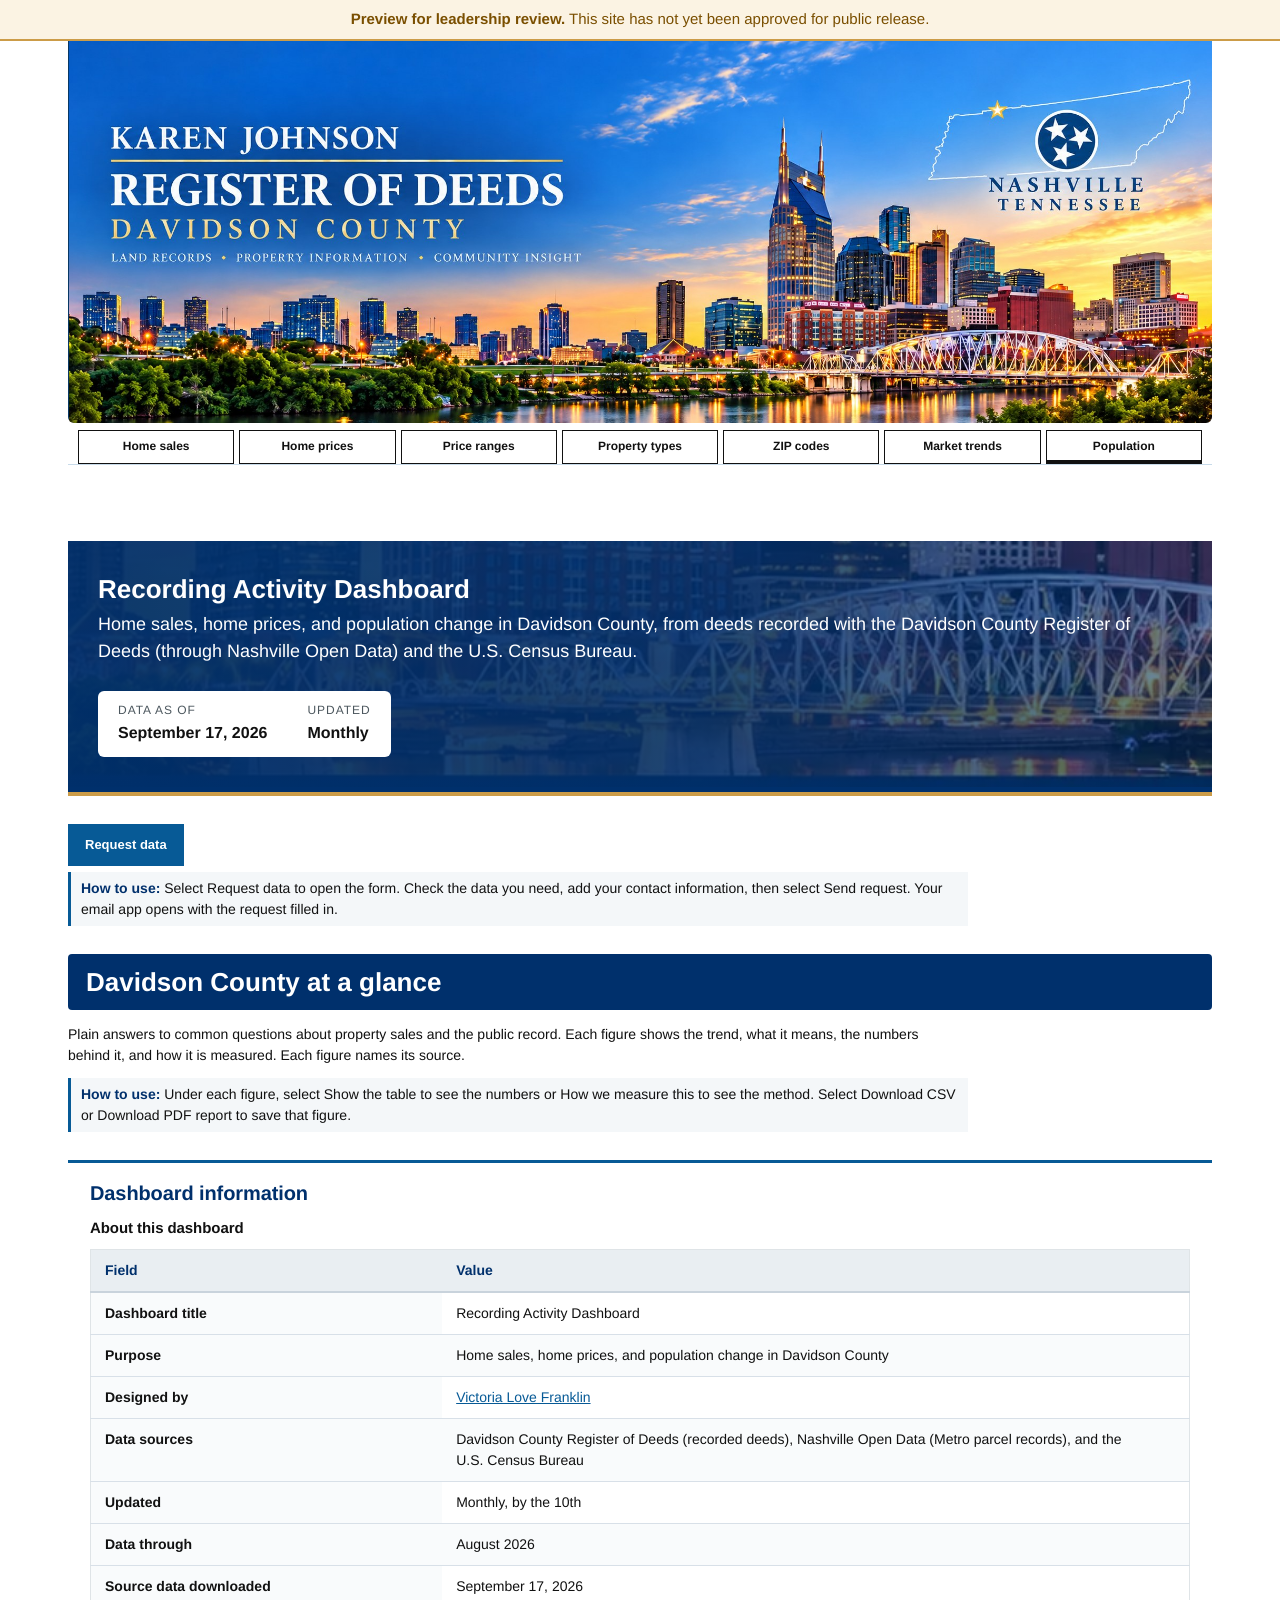
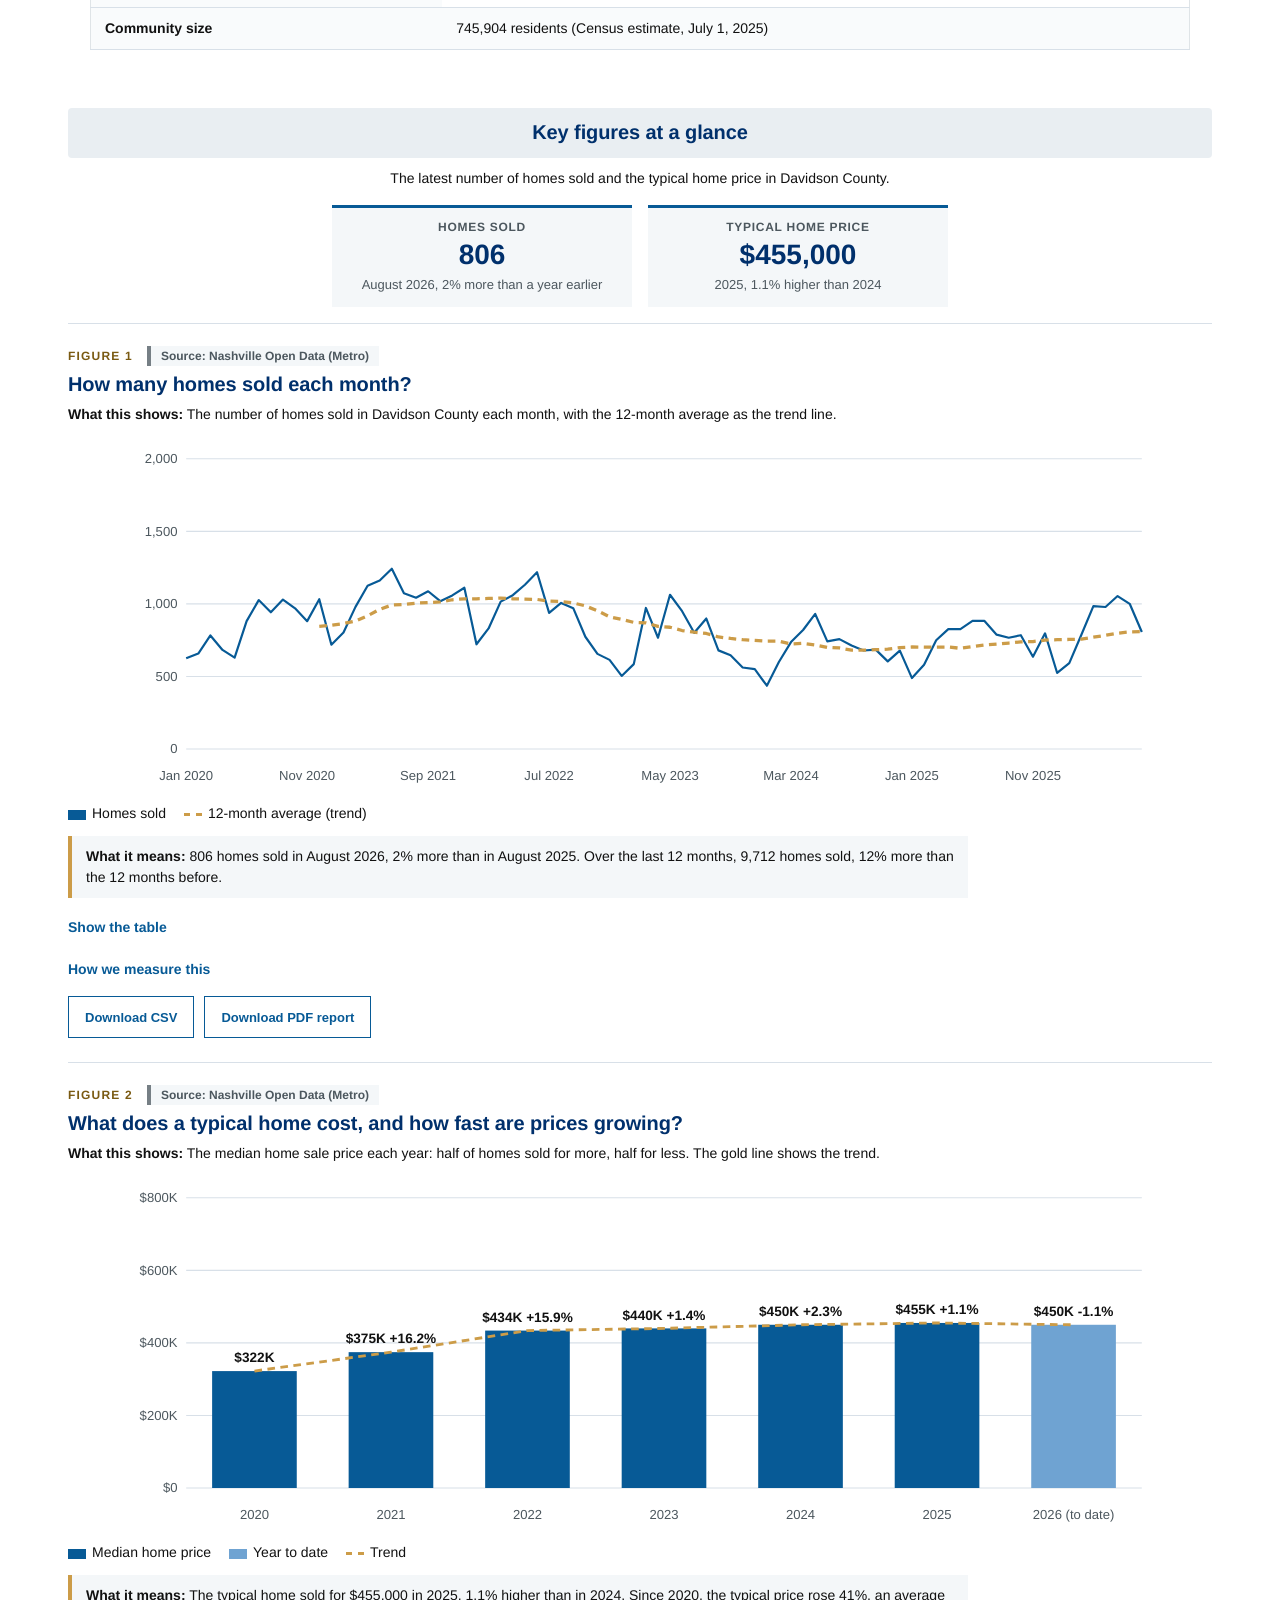
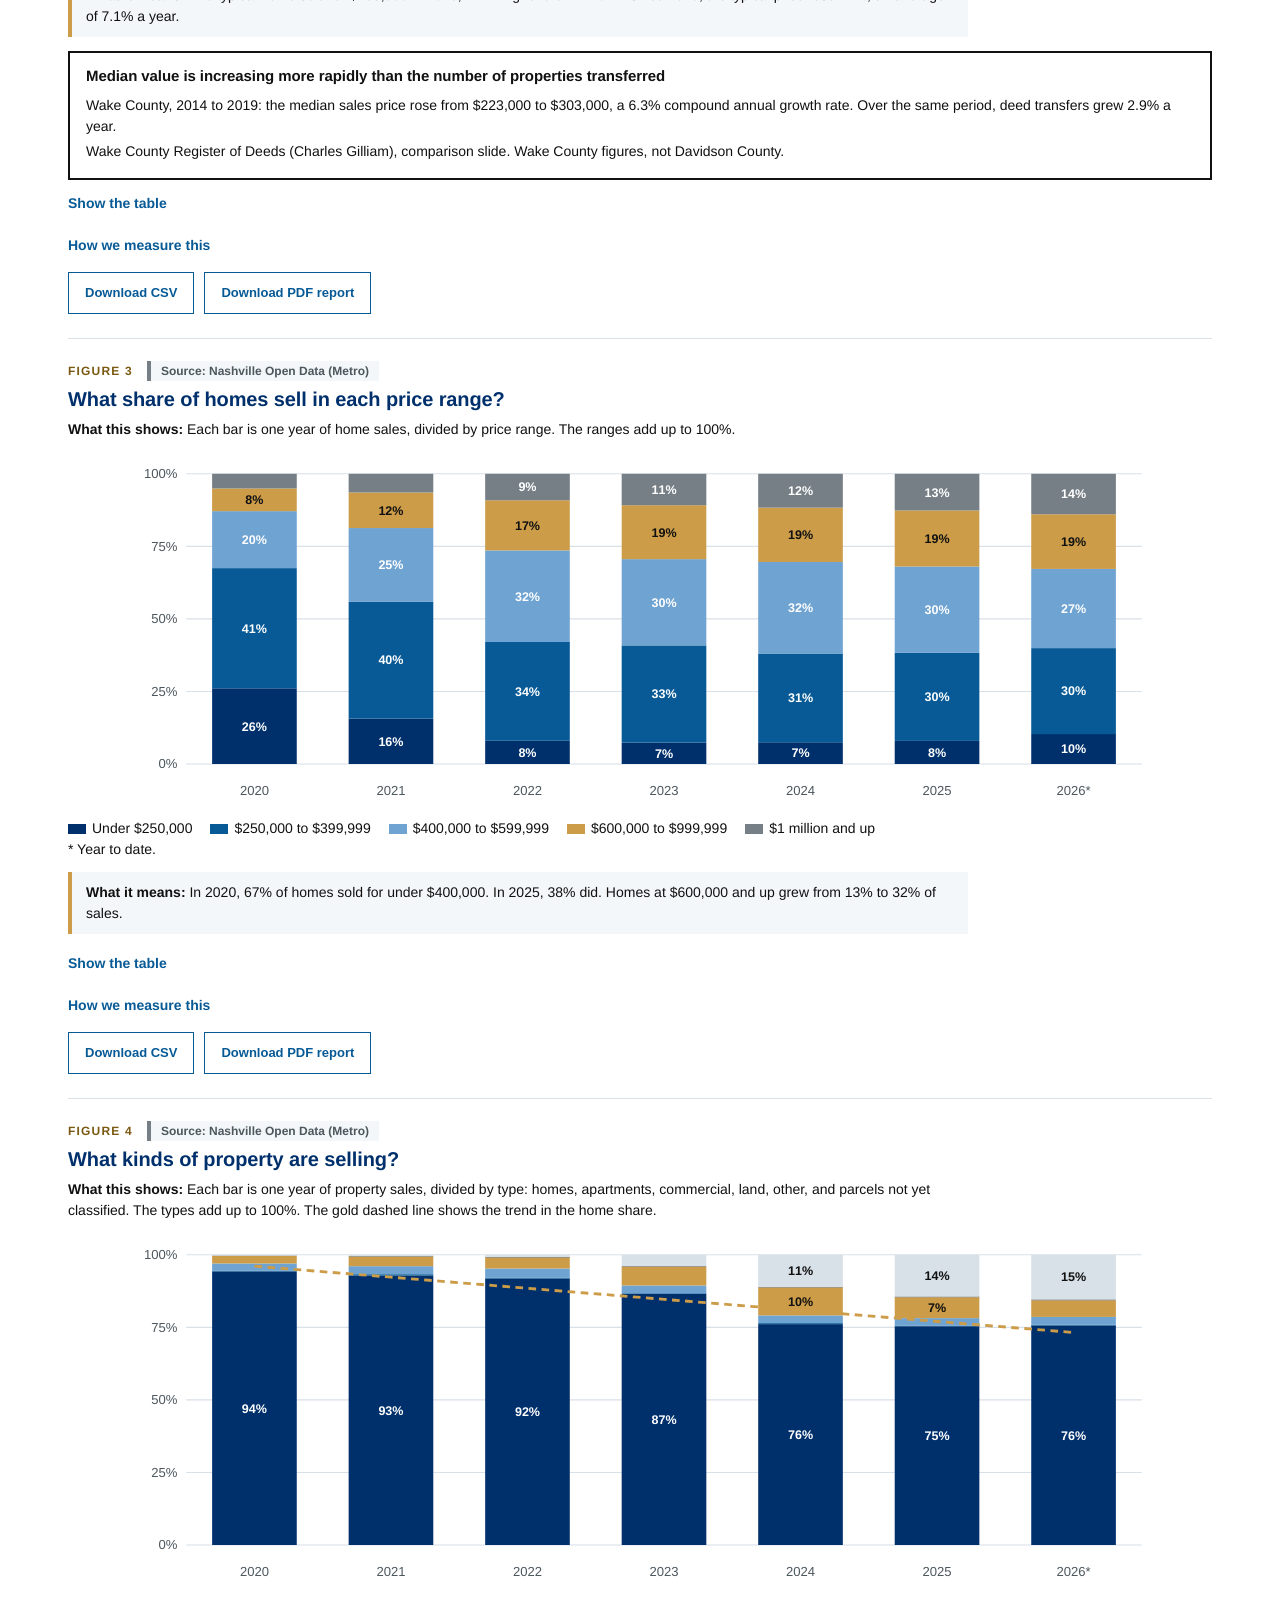
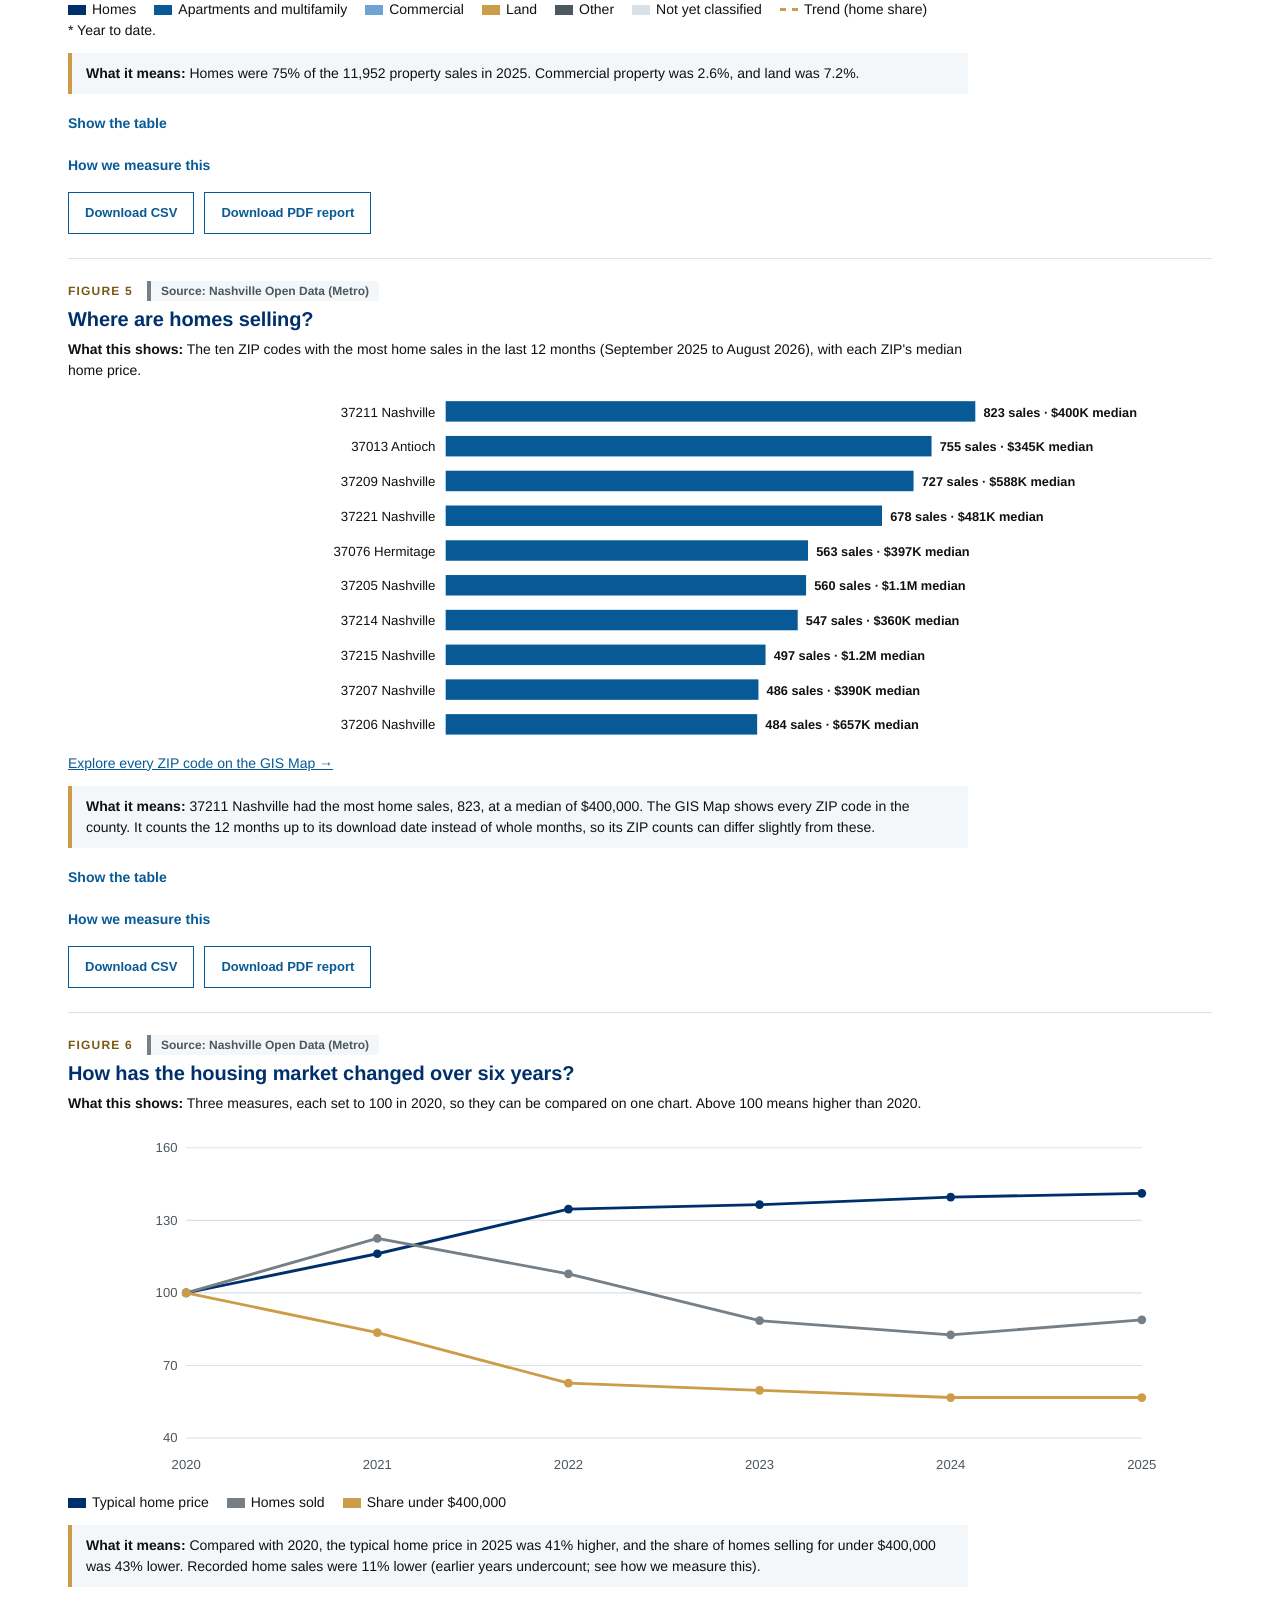
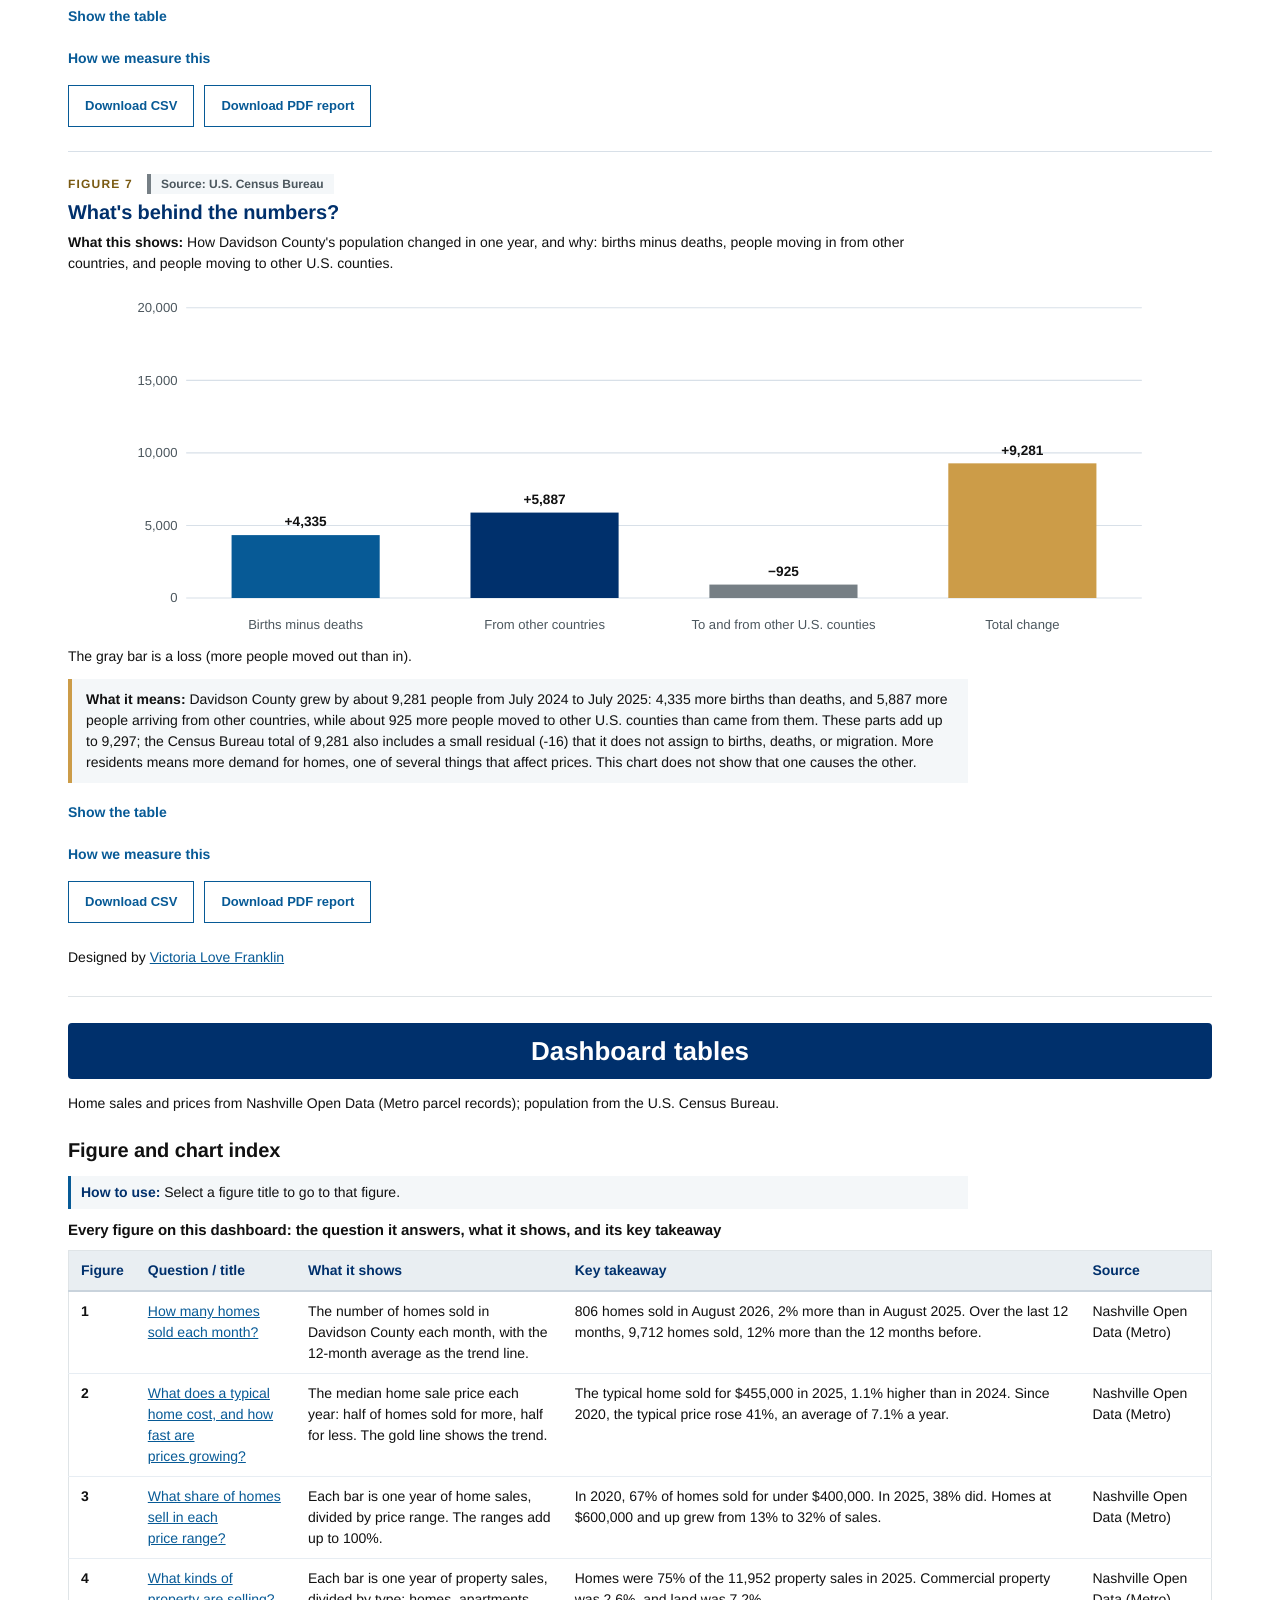
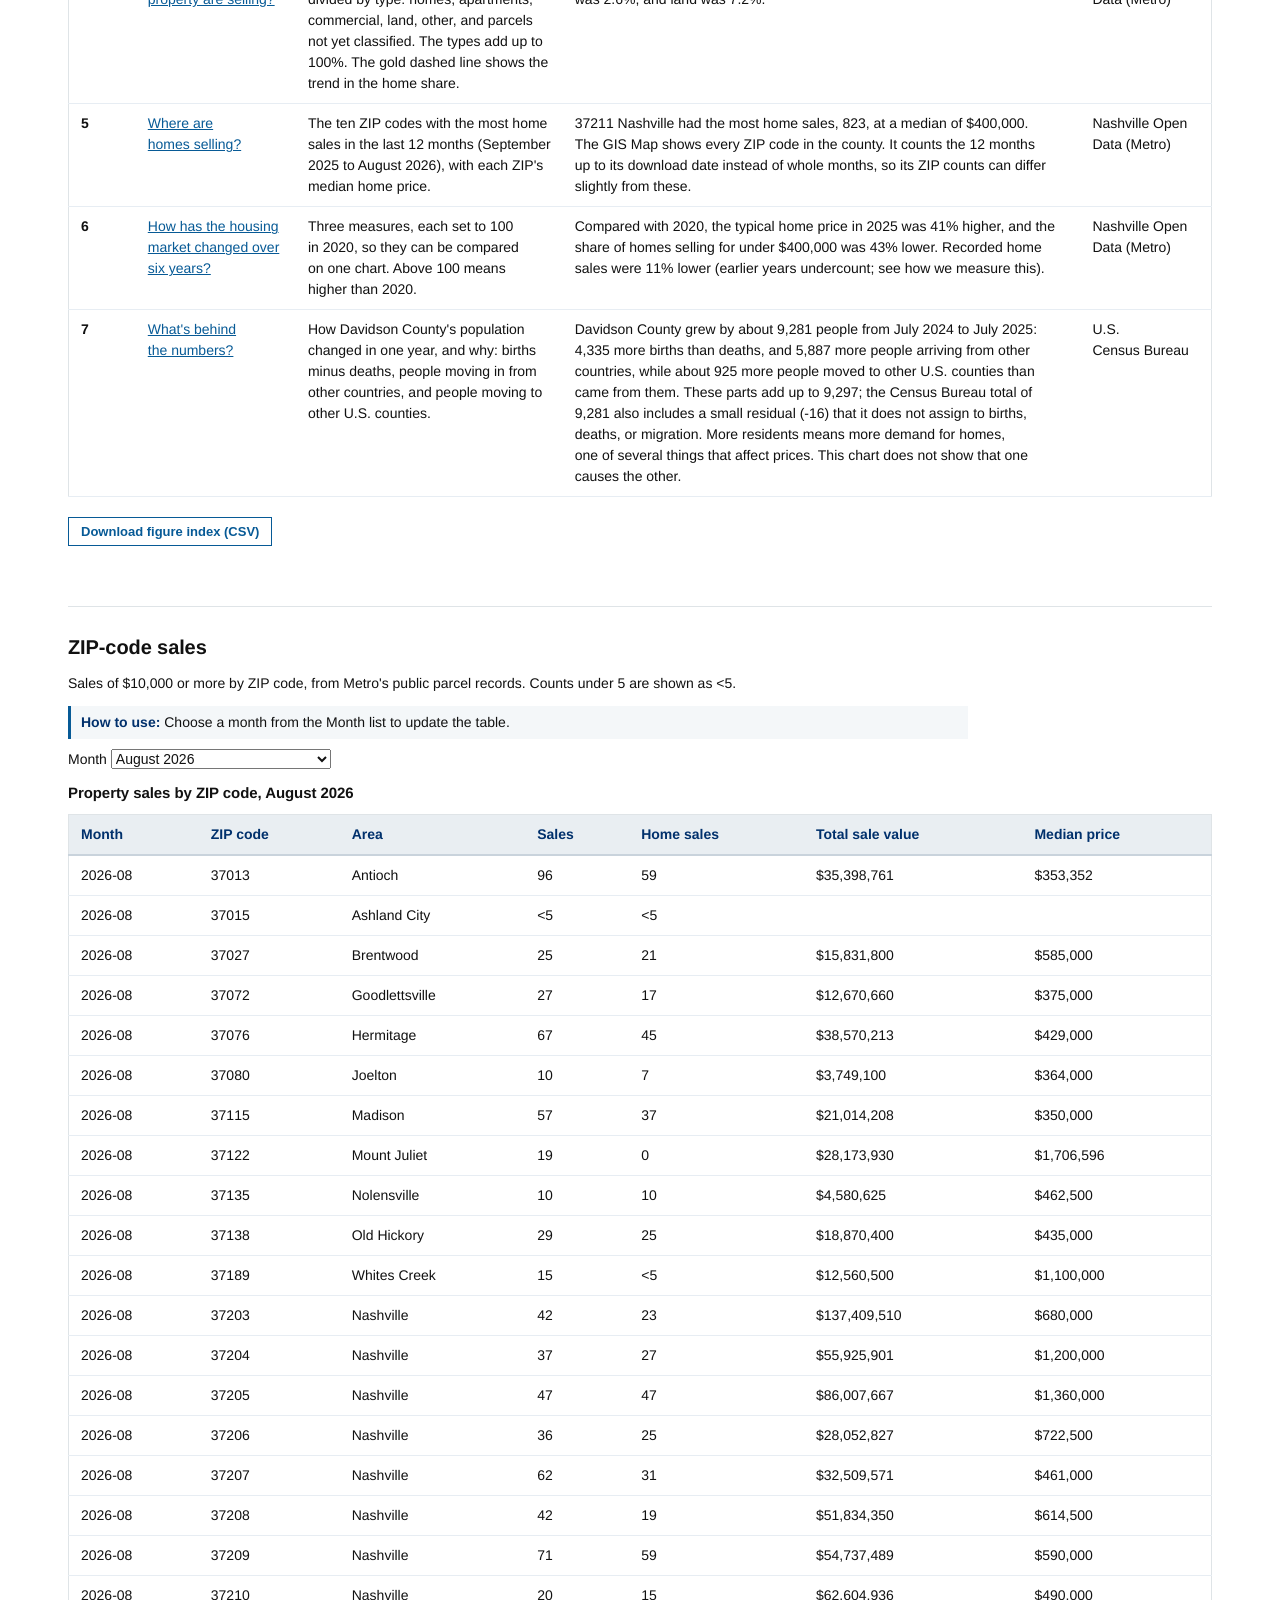
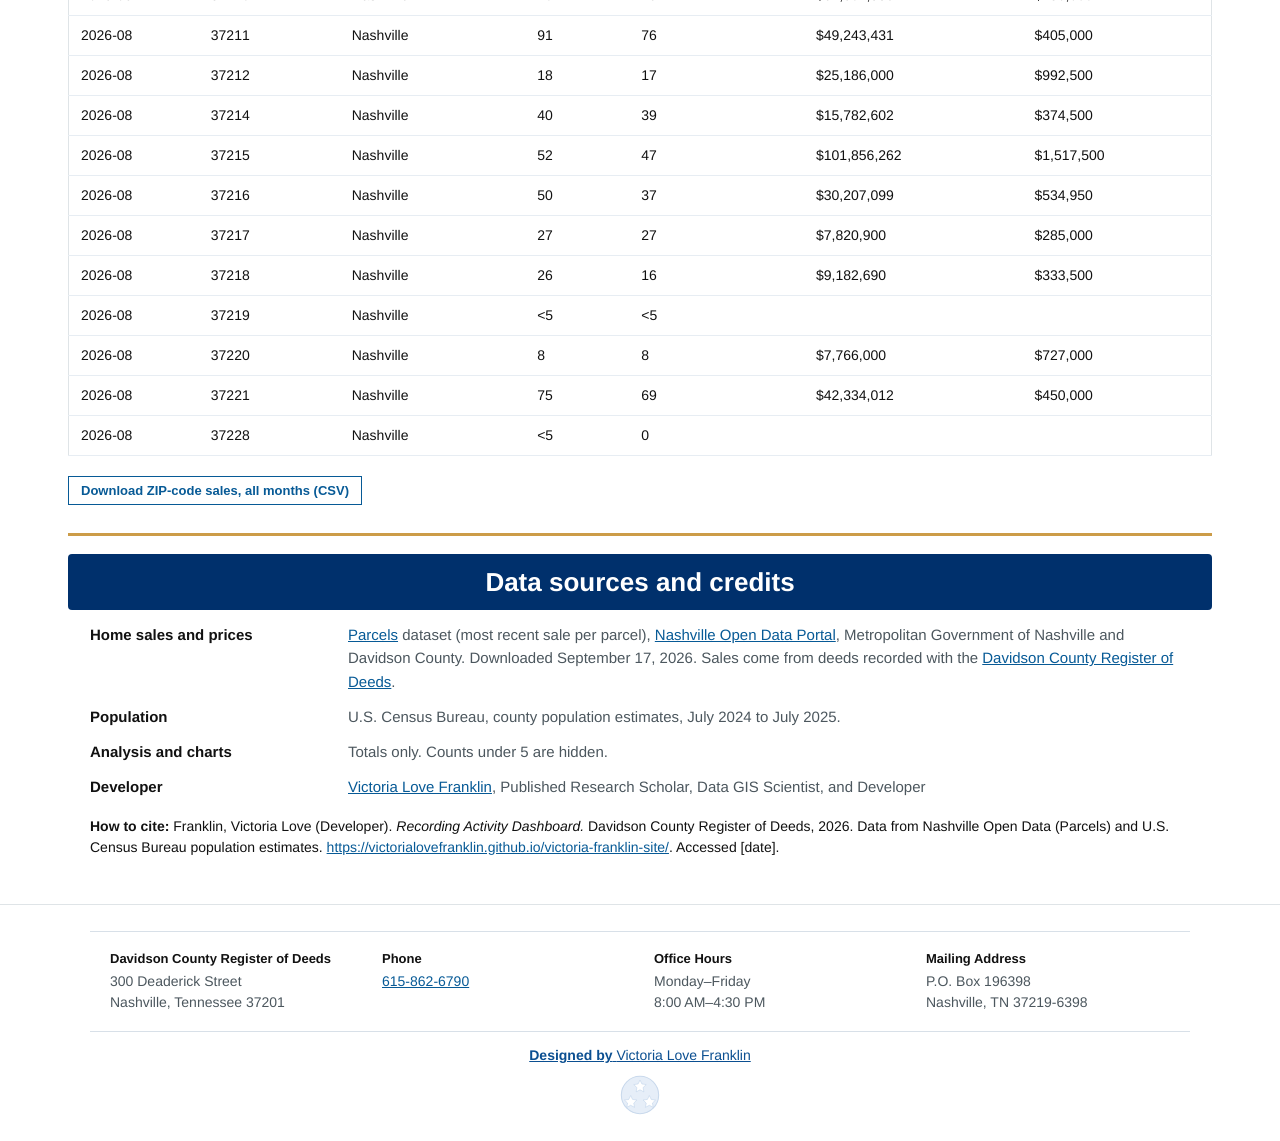
==== commit cde7ab87: "Add trend line to property type figure; start six-year index axis at 40 Co-authored-by: Copilot <223" ====
--- a/index.html
+++ b/index.html
@@ -213,7 +213,7 @@
 <script src="js/data/sales-data.js"></script>
 <script src="js/data-blocks.js"></script>
 <script src="js/exports-and-tables.js"></script>
-<script src="js/dashboard-figures.js"></script>
+<script src="js/dashboard-figures.js?v=7"></script>
 <script src="js/request-data.js"></script>
 <script src="js/dashboard-navigation.js"></script>
   </body>
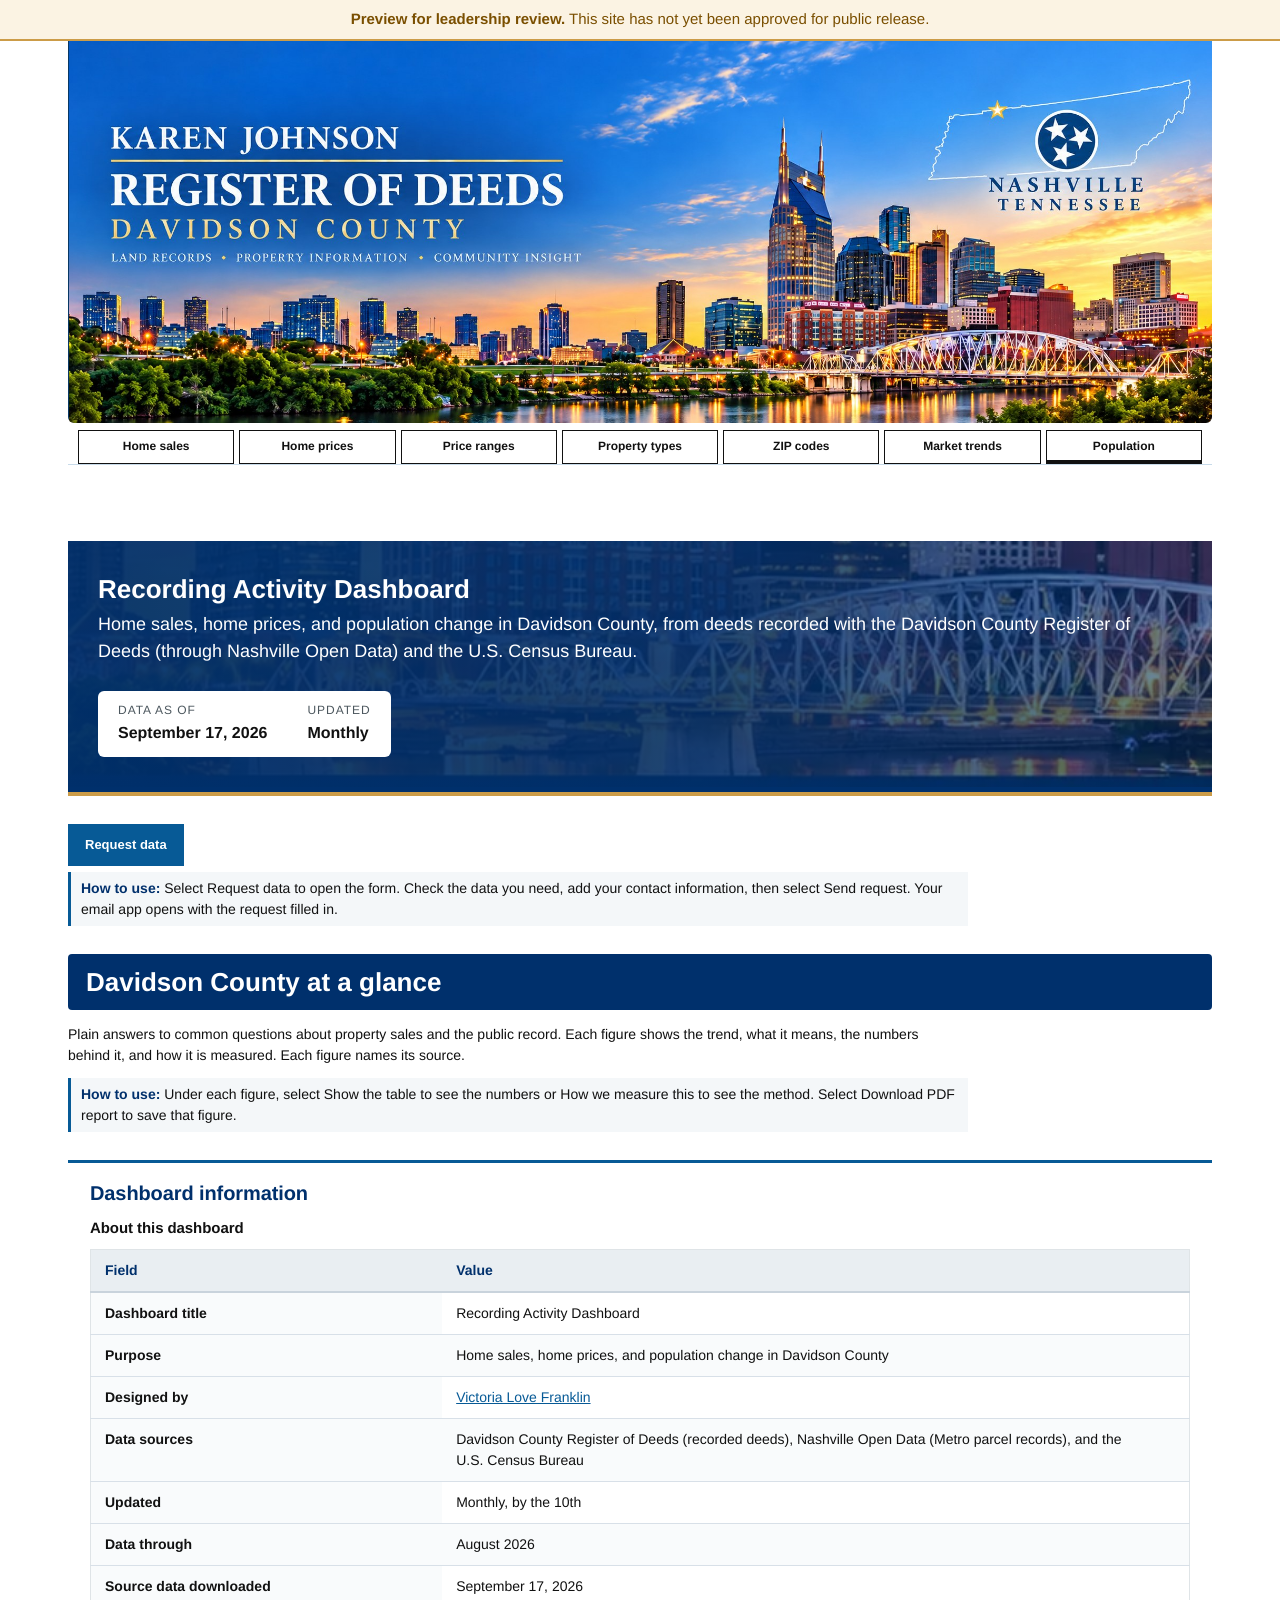
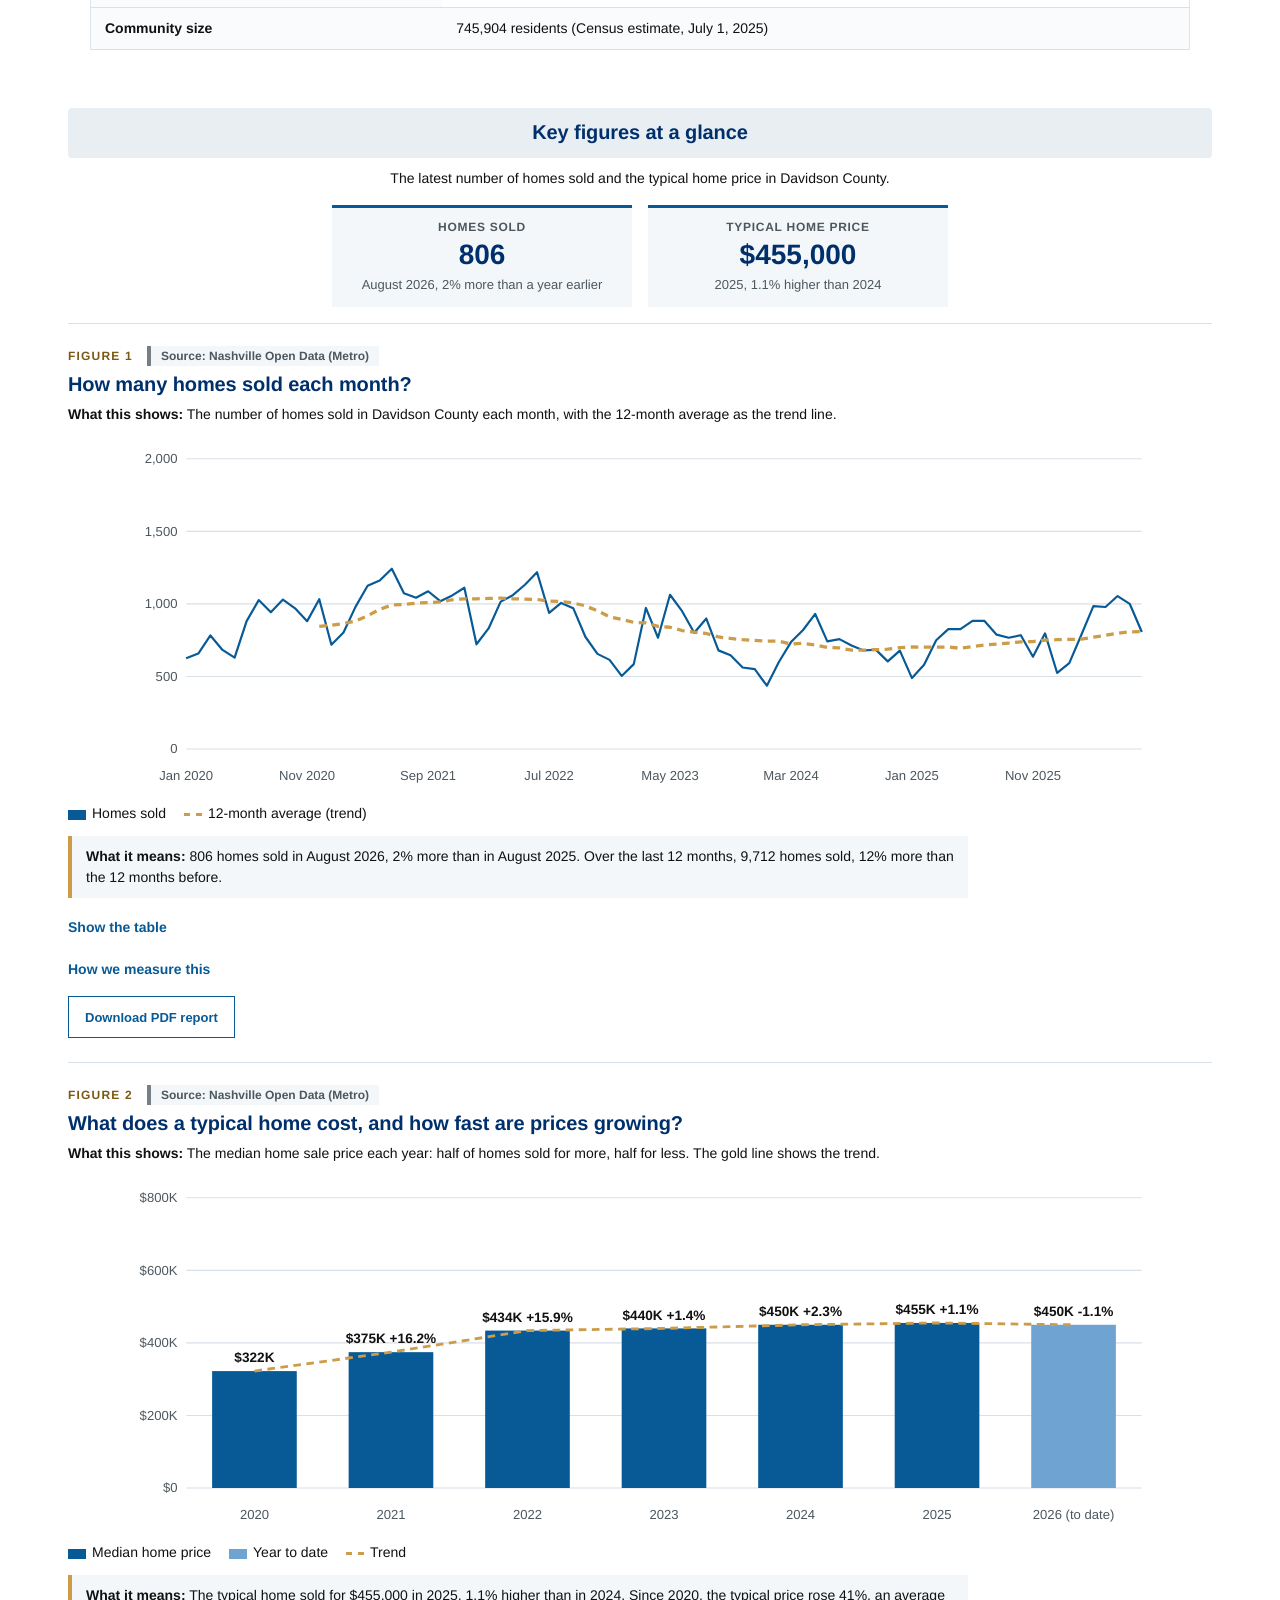
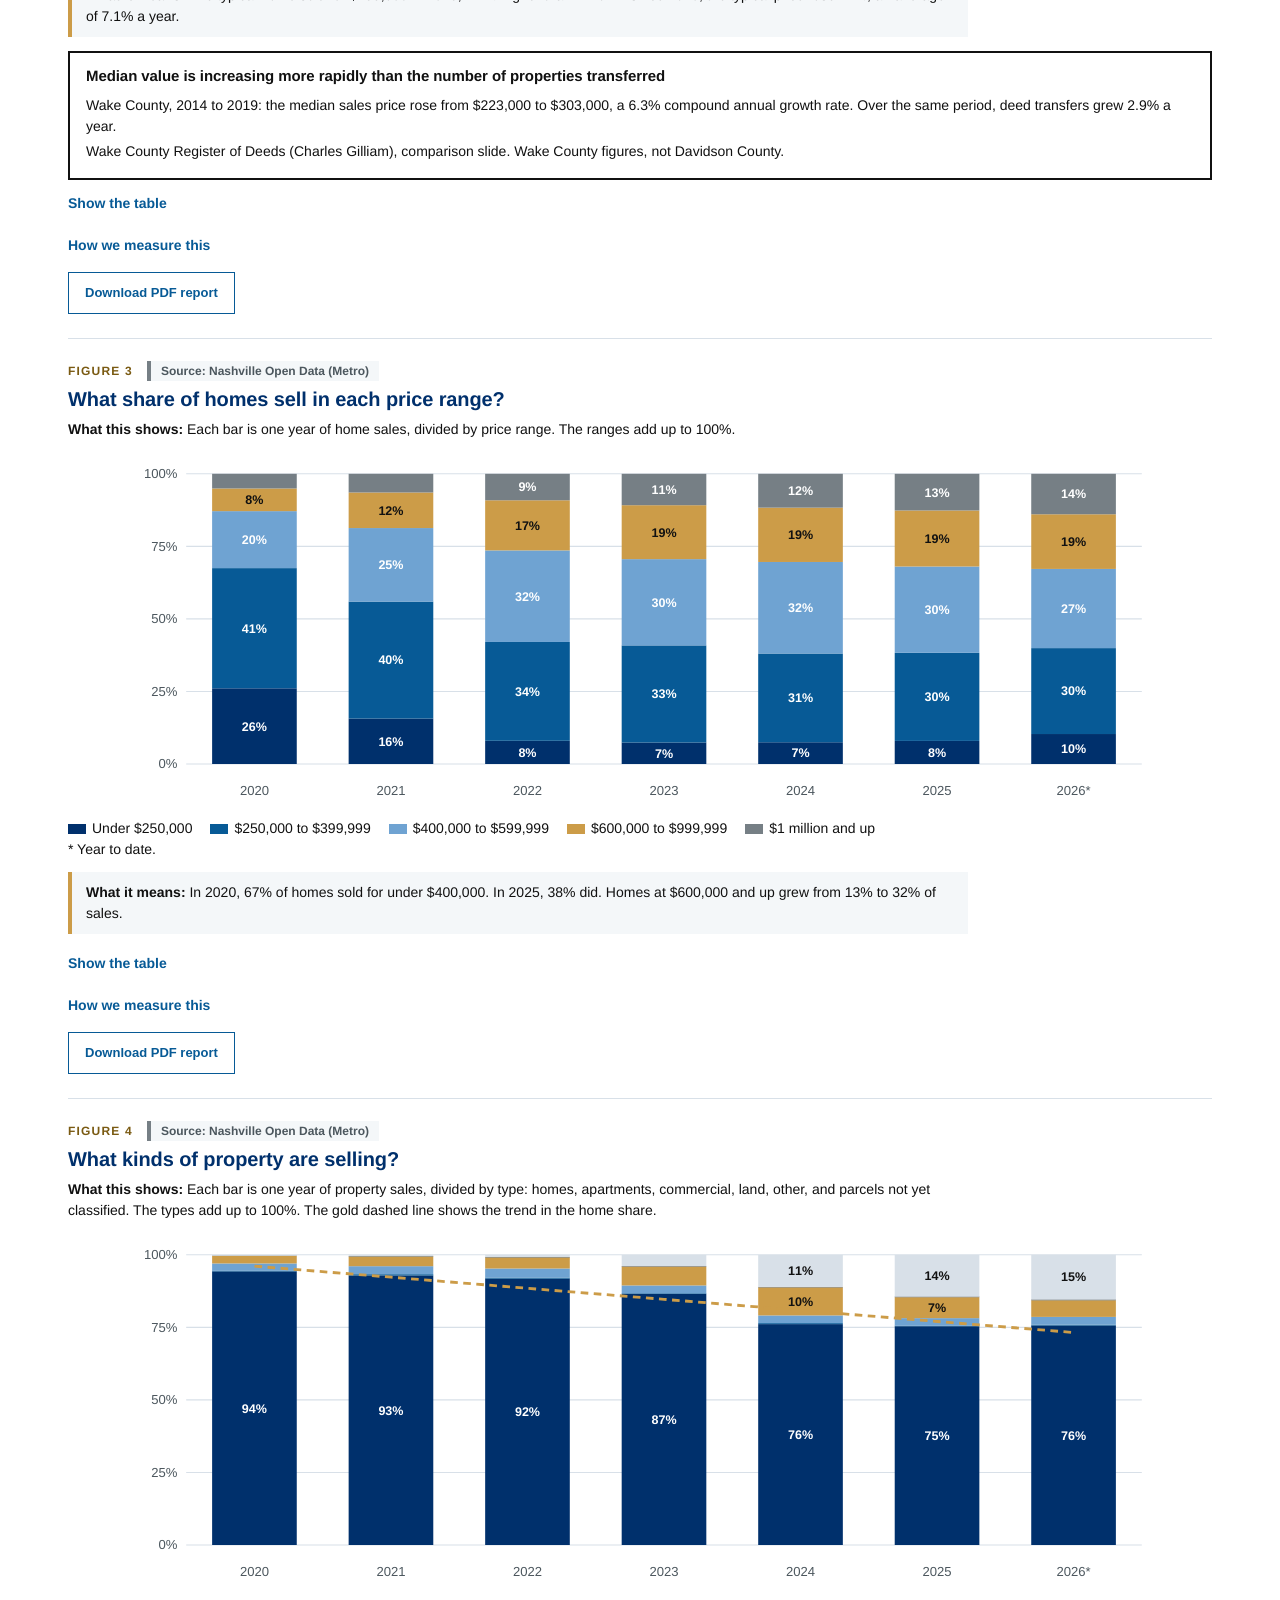
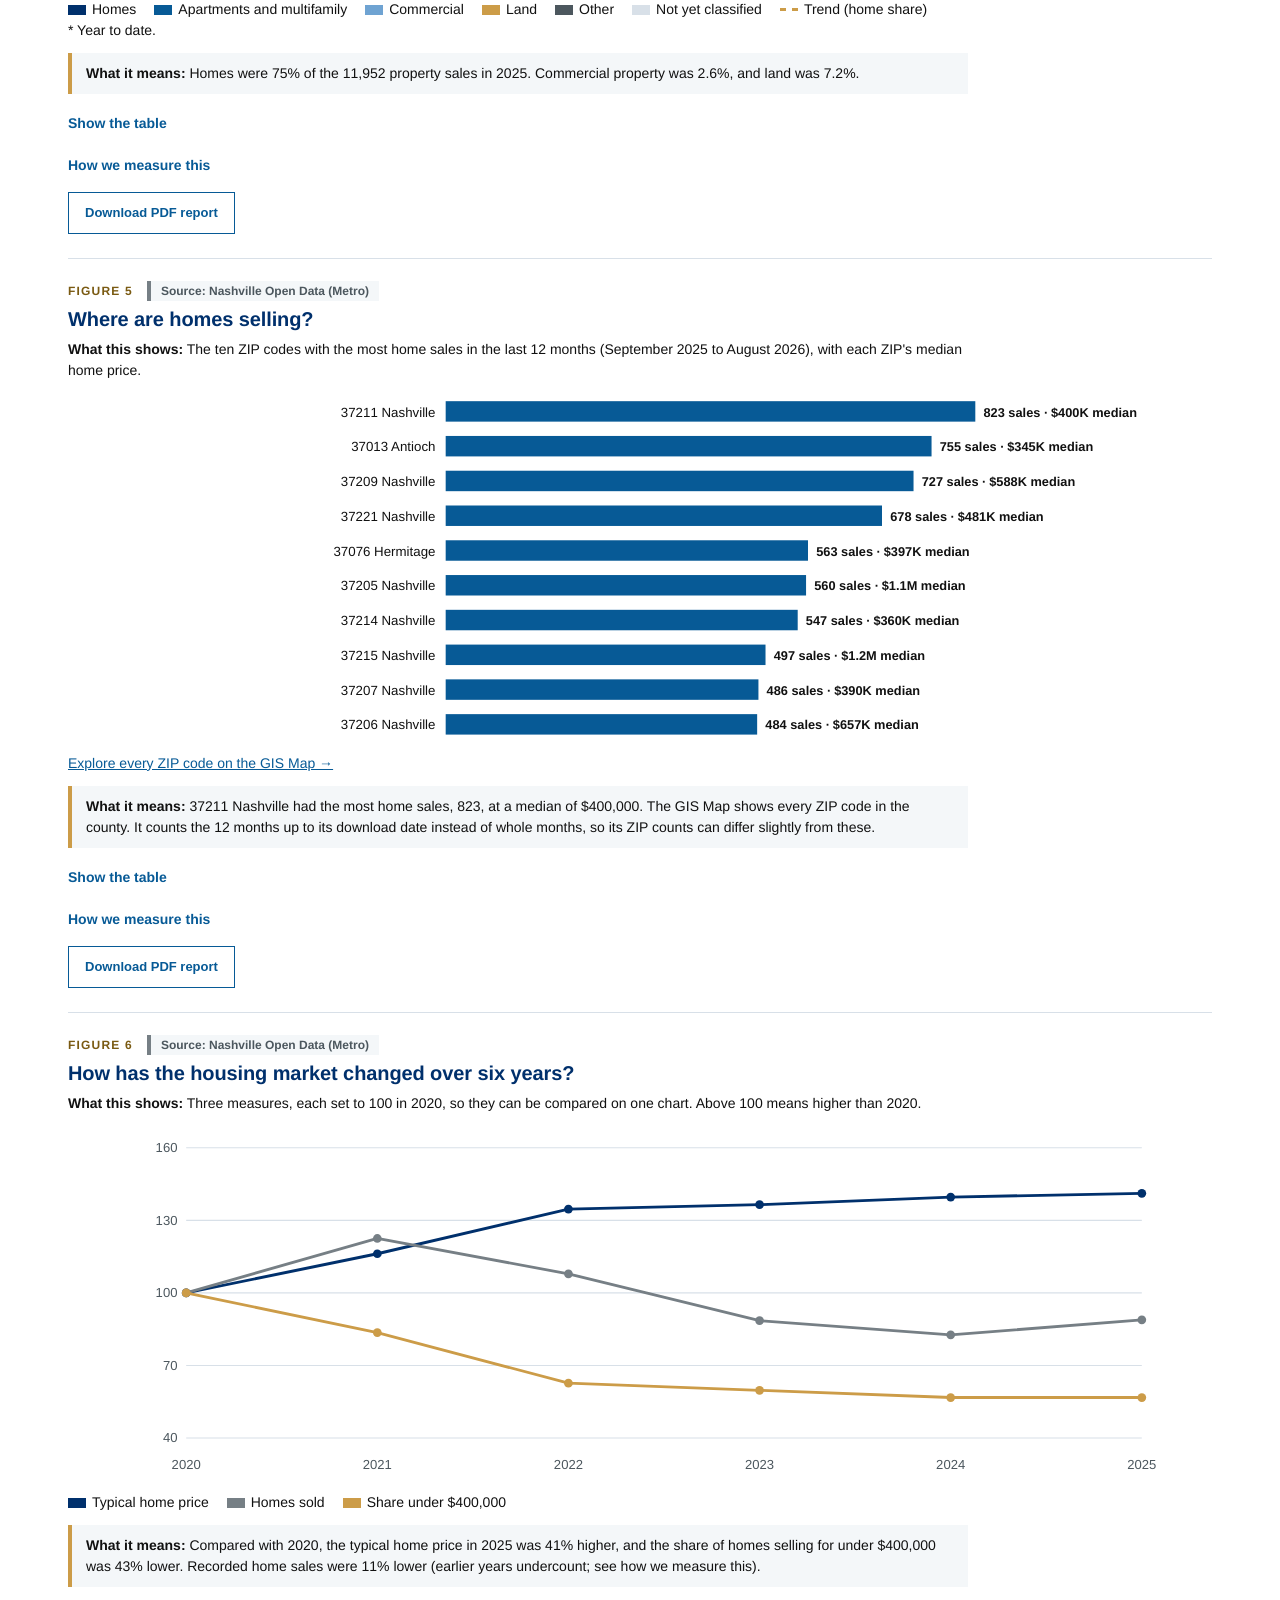
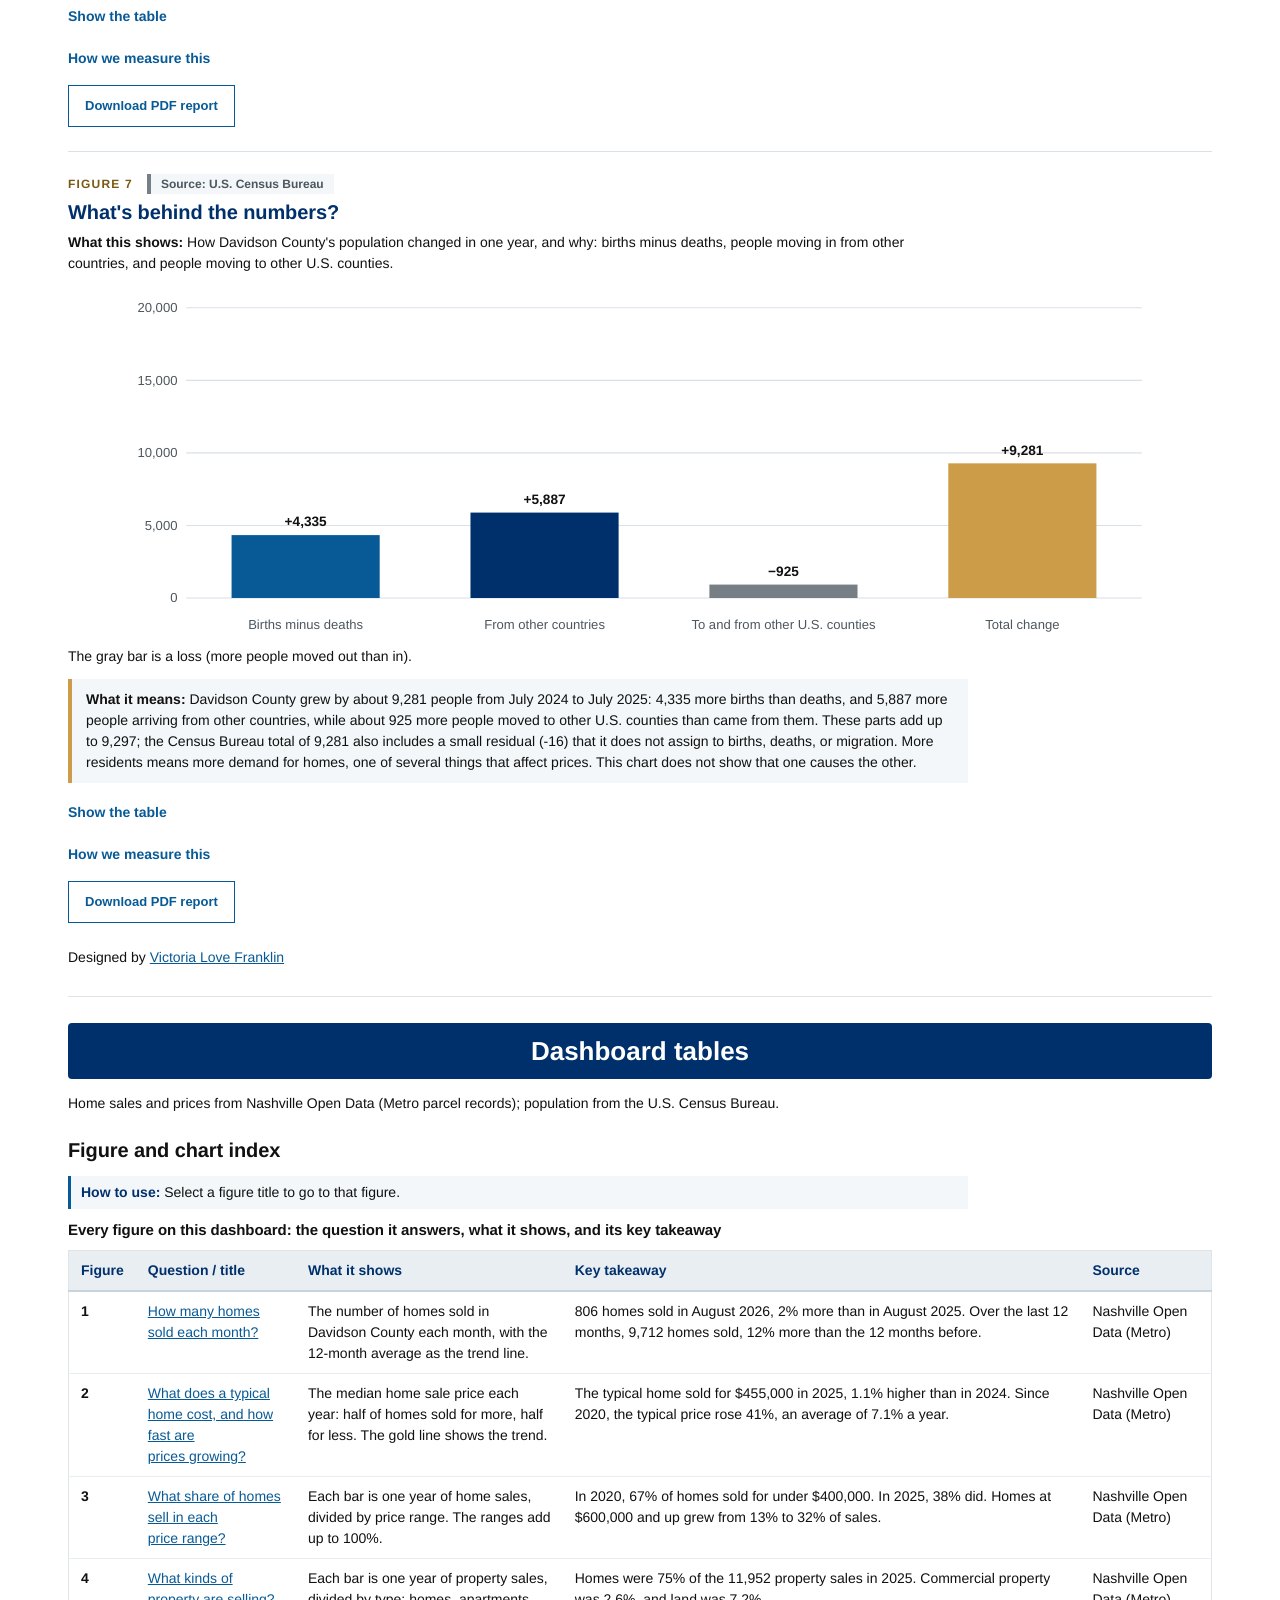
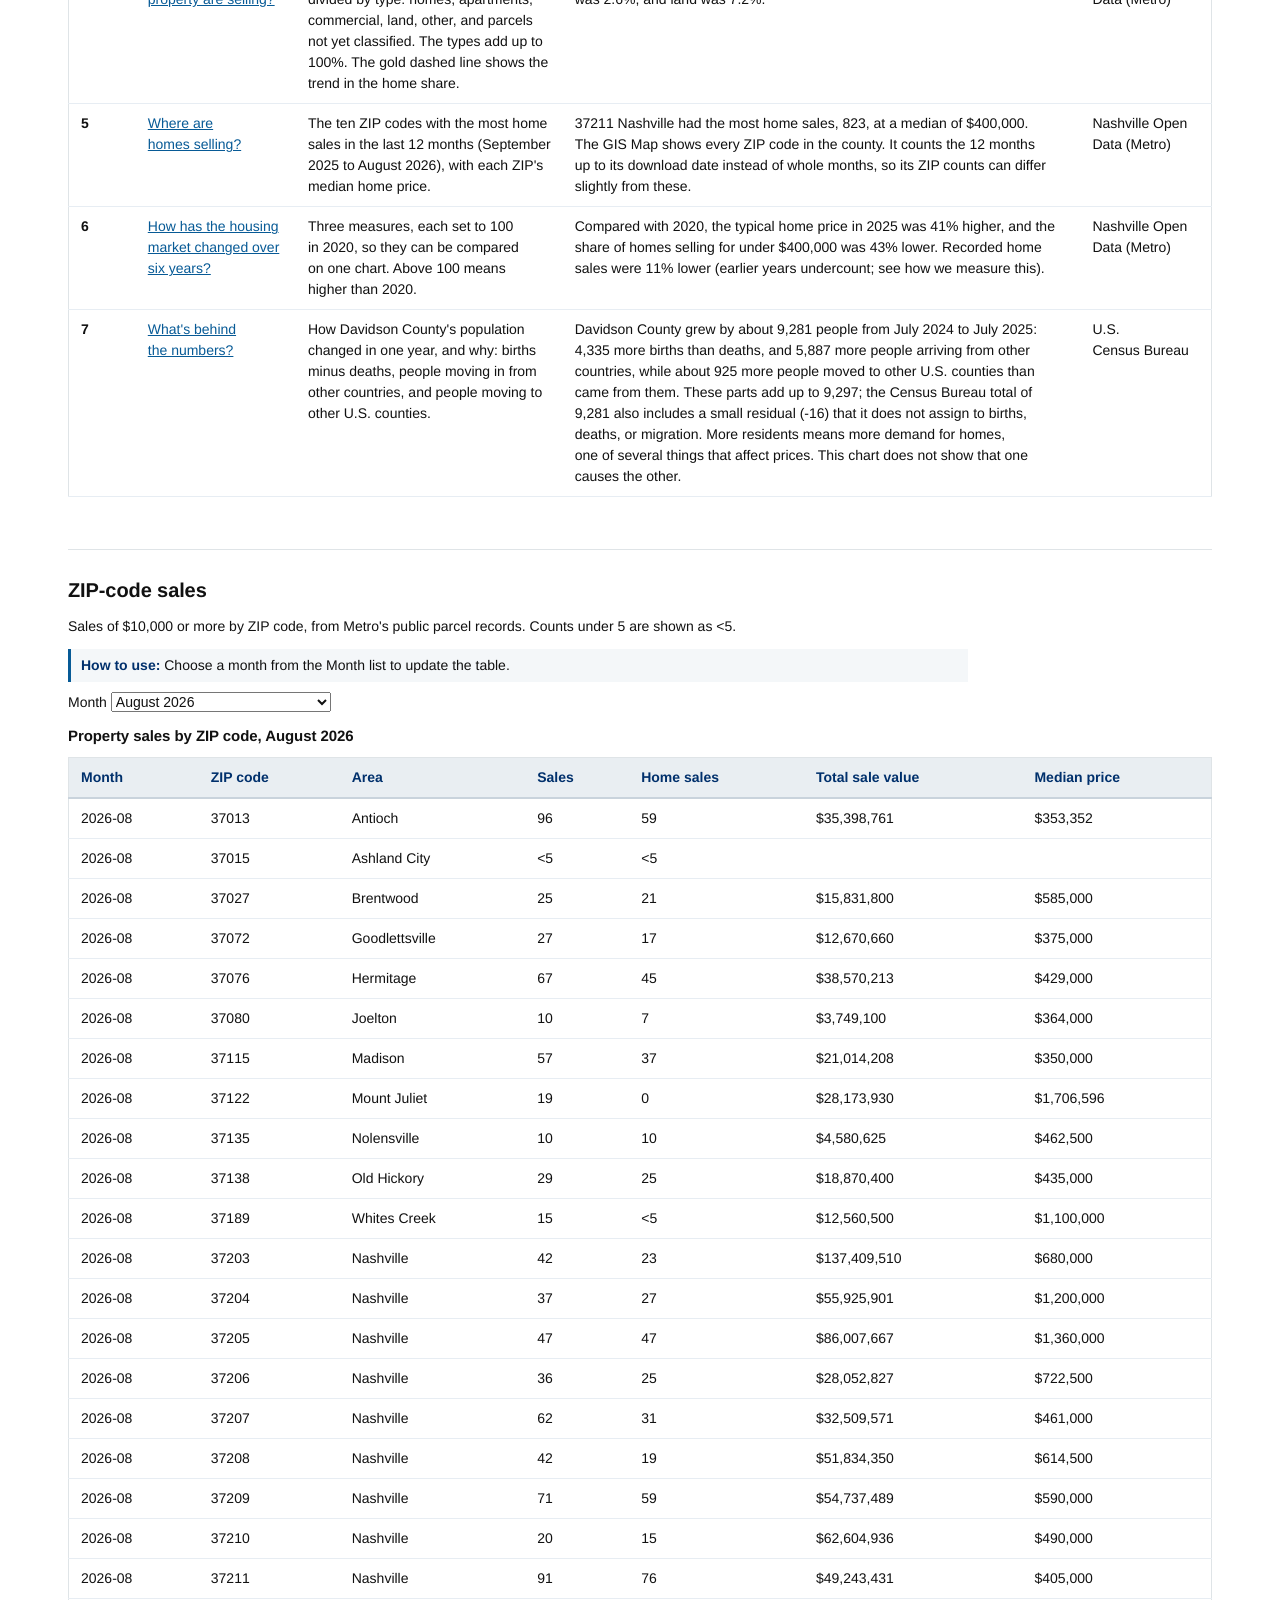
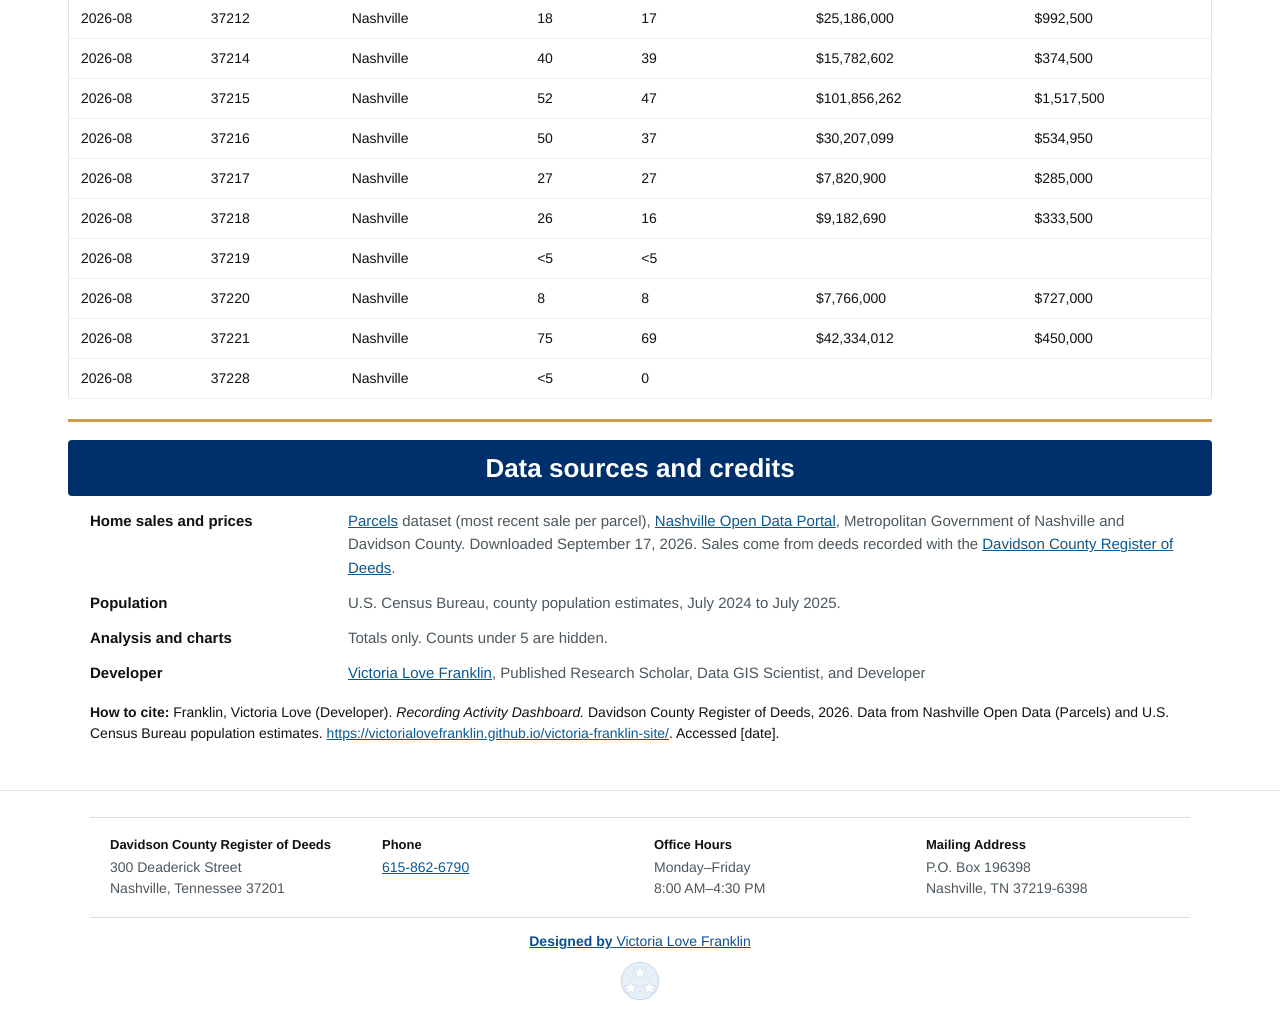
==== commit 2fdf6610: "Remove CSV downloads; keep PDF download for figures Co-authored-by: Copilot <223556219+Copilot@users" ====
--- a/index.html
+++ b/index.html
@@ -148,7 +148,7 @@
           <section class="dashFigures" id="dashFigures" aria-labelledby="dashFigH">
             <h2 id="dashFigH">Davidson County at a glance</h2>
             <p class="dfIntro">Plain answers to common questions about property sales and the public record. Each figure shows the trend, what it means, the numbers behind it, and how it is measured. Each figure names its source.</p>
-            <p class="useHint"><span class="useHintLbl">How to use:</span> Under each figure, select Show the table to see the numbers or How we measure this to see the method. Select Download CSV or Download PDF report to save that&nbsp;figure.</p>
+            <p class="useHint"><span class="useHintLbl">How to use:</span> Under each figure, select Show the table to see the numbers or How we measure this to see the method. Select Download PDF report to save that&nbsp;figure.</p>
             <section class="dashAbout" id="dashAbout" aria-label="About this dashboard">
             </section>
             <h3 id="dFr-glance" class="dGlanceH">Key figures at a glance</h3>
@@ -213,7 +213,7 @@
 <script src="js/data/sales-data.js"></script>
 <script src="js/data-blocks.js"></script>
 <script src="js/exports-and-tables.js"></script>
-<script src="js/dashboard-figures.js?v=7"></script>
+<script src="js/dashboard-figures.js?v=8"></script>
 <script src="js/request-data.js"></script>
 <script src="js/dashboard-navigation.js"></script>
   </body>
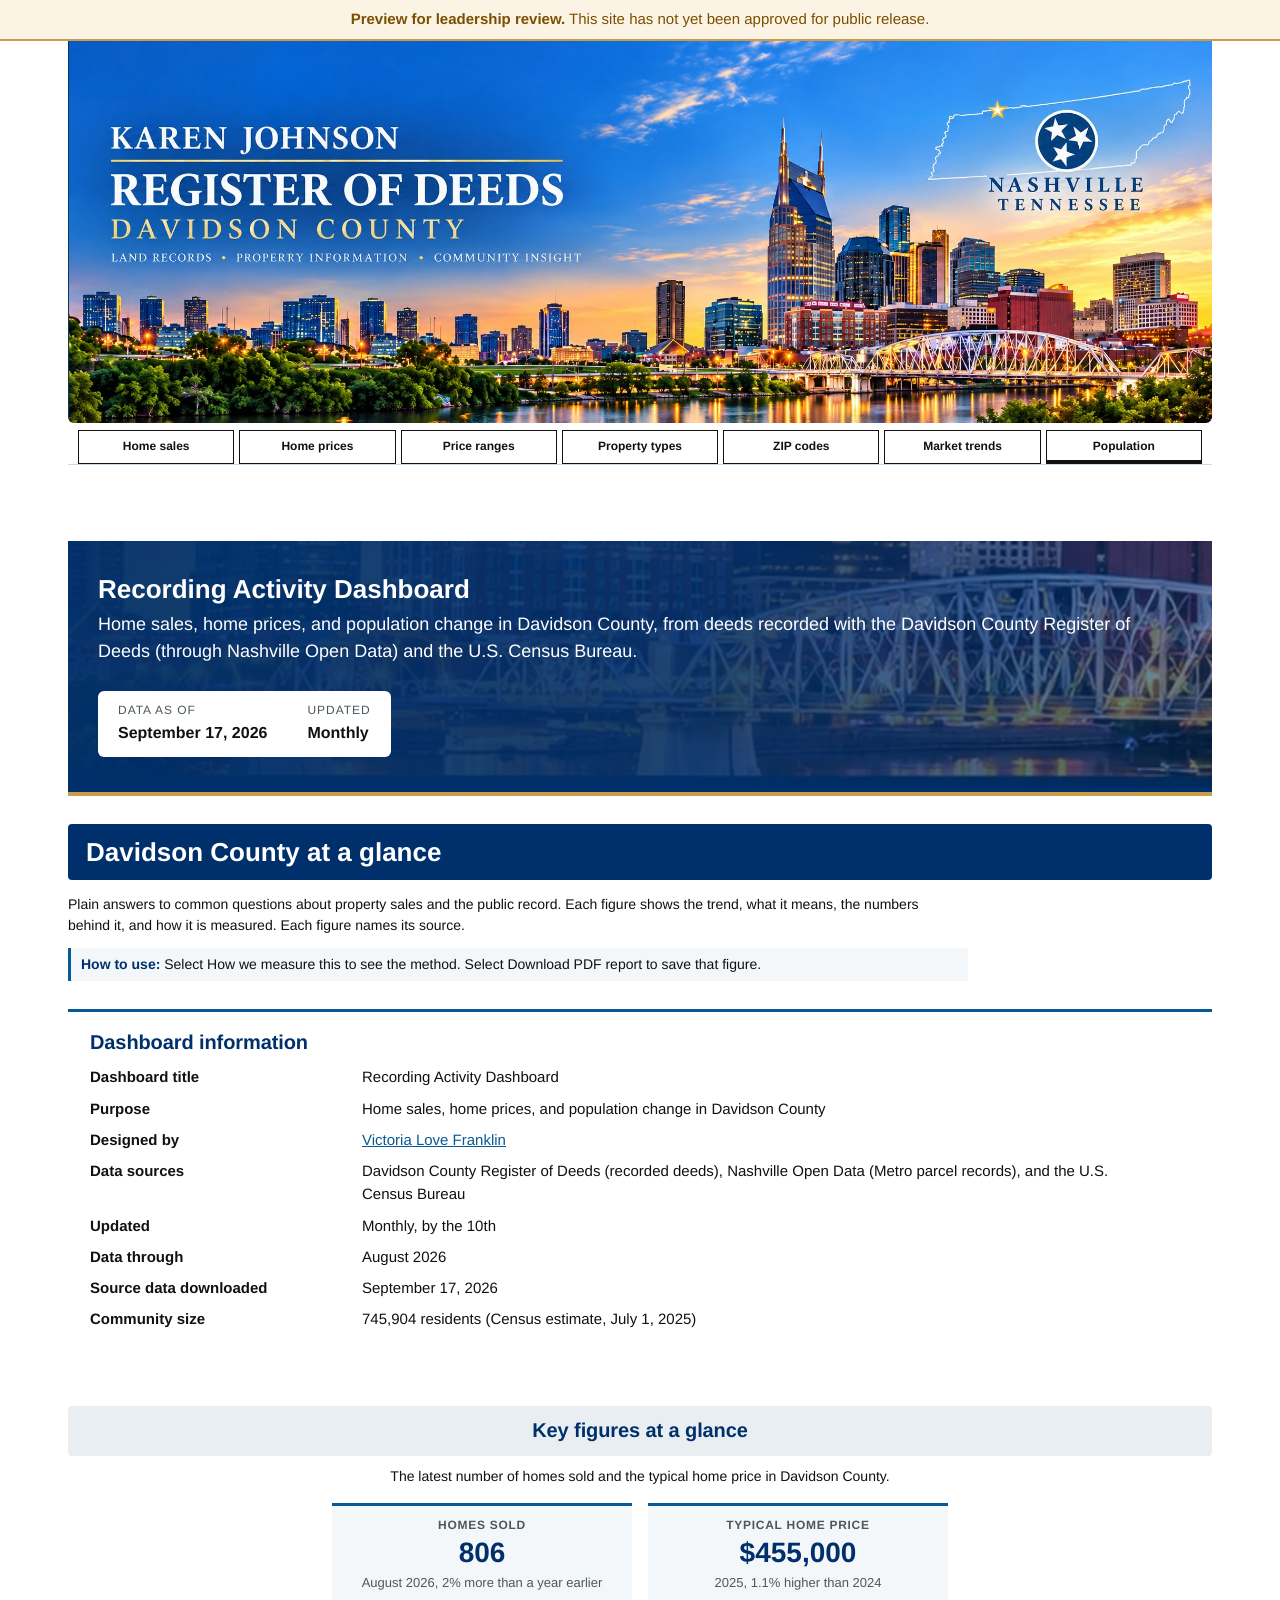
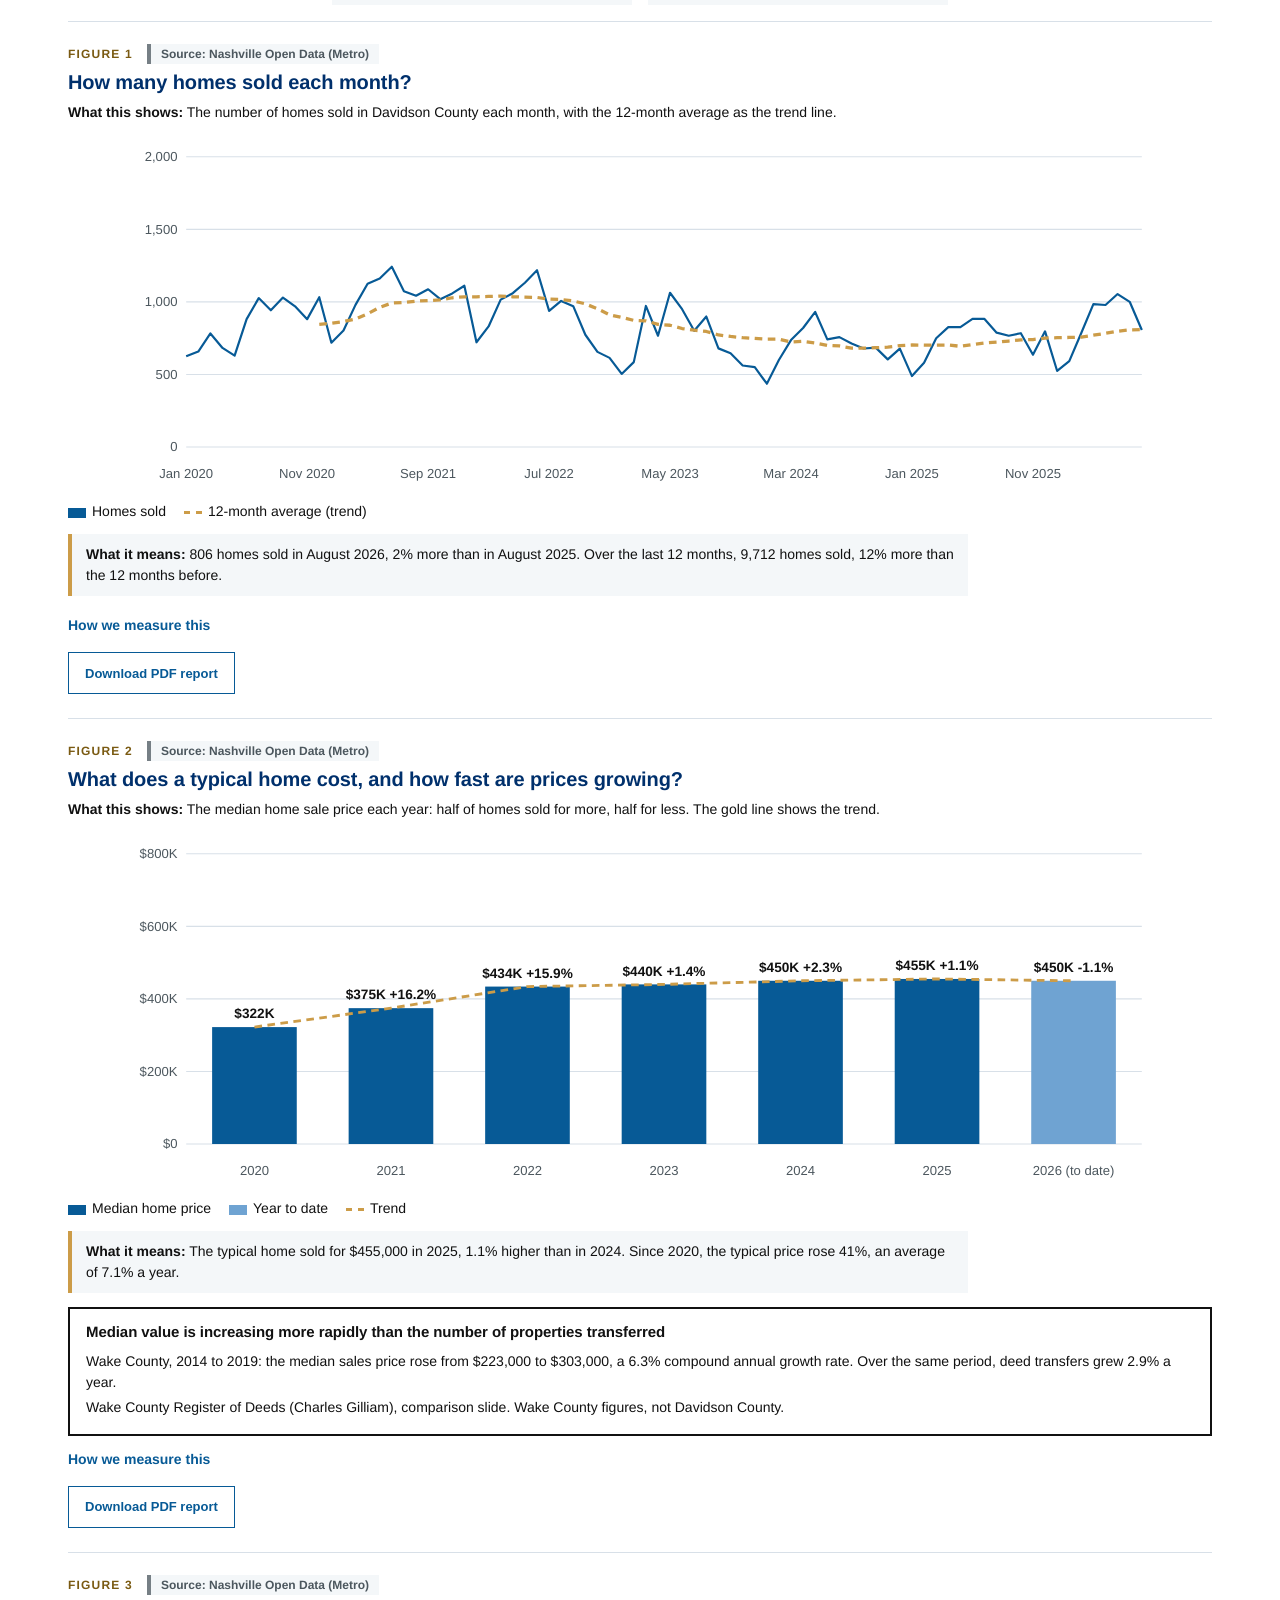
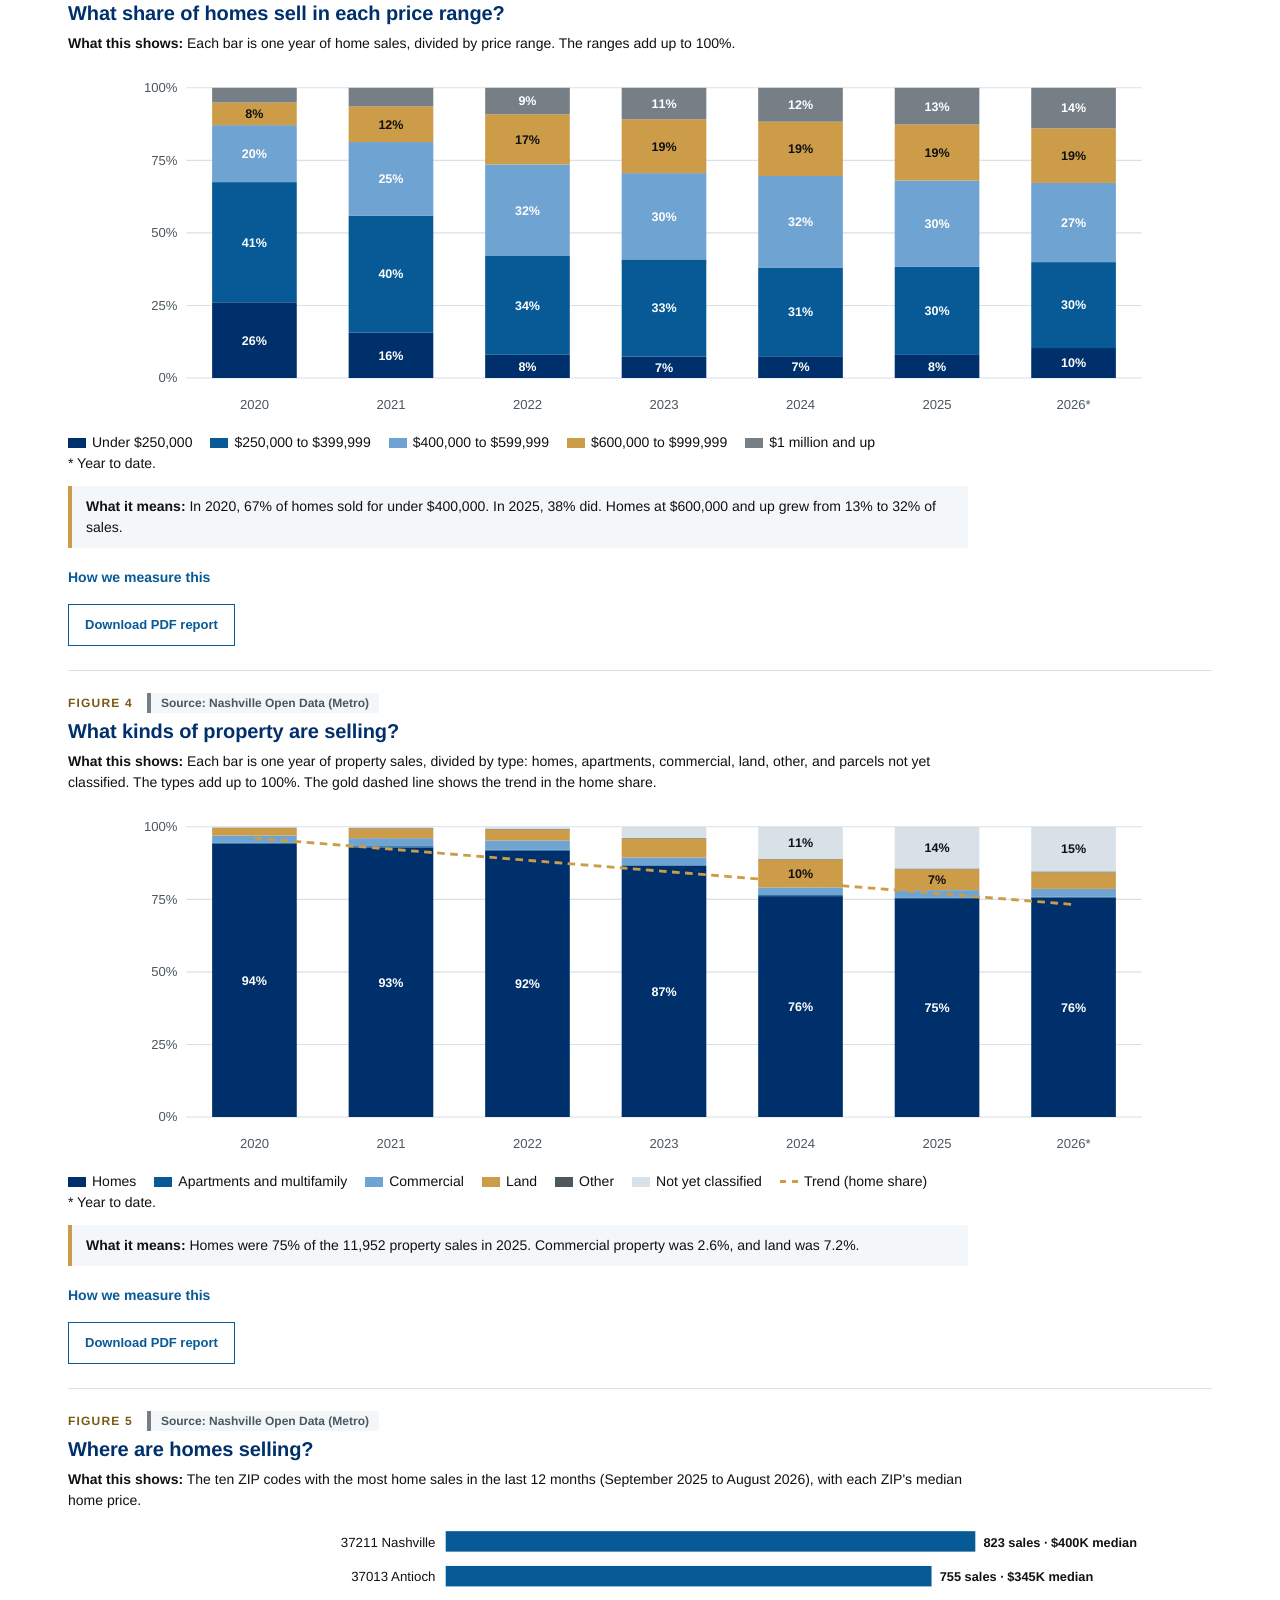
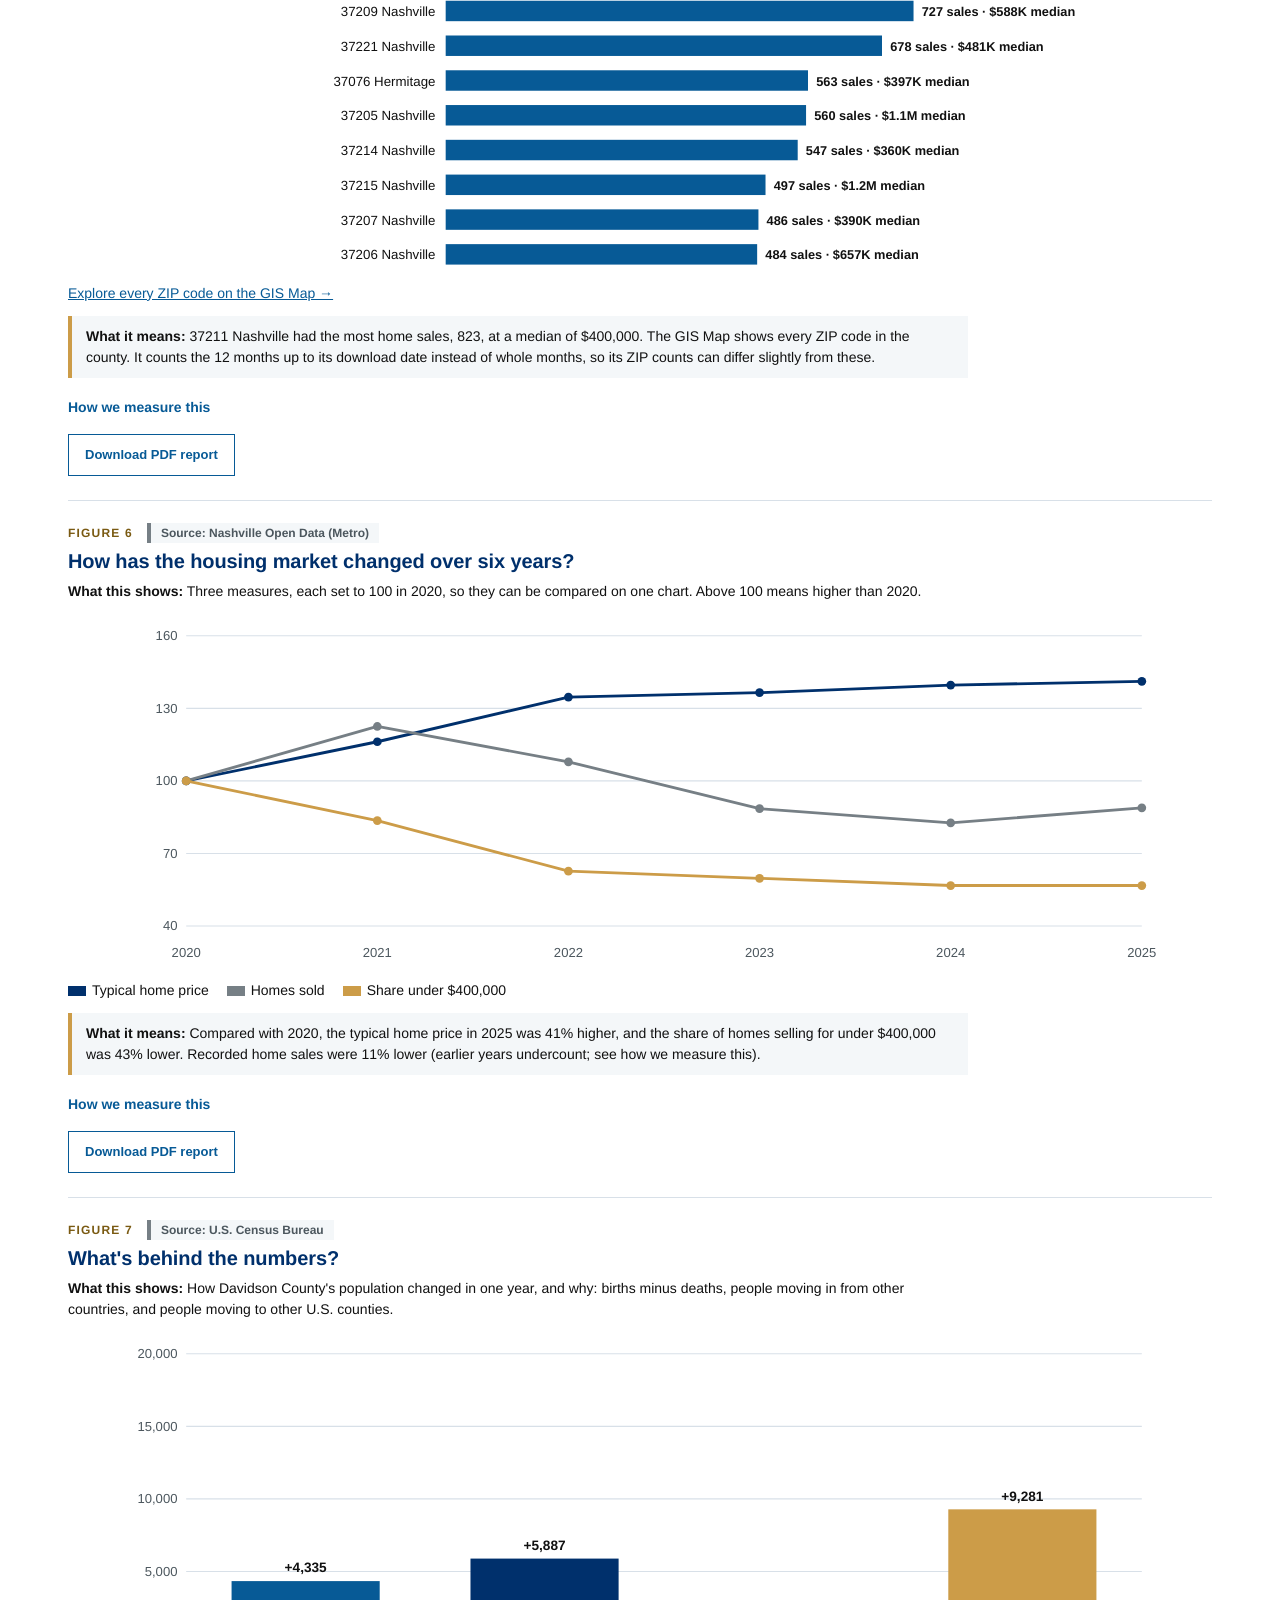
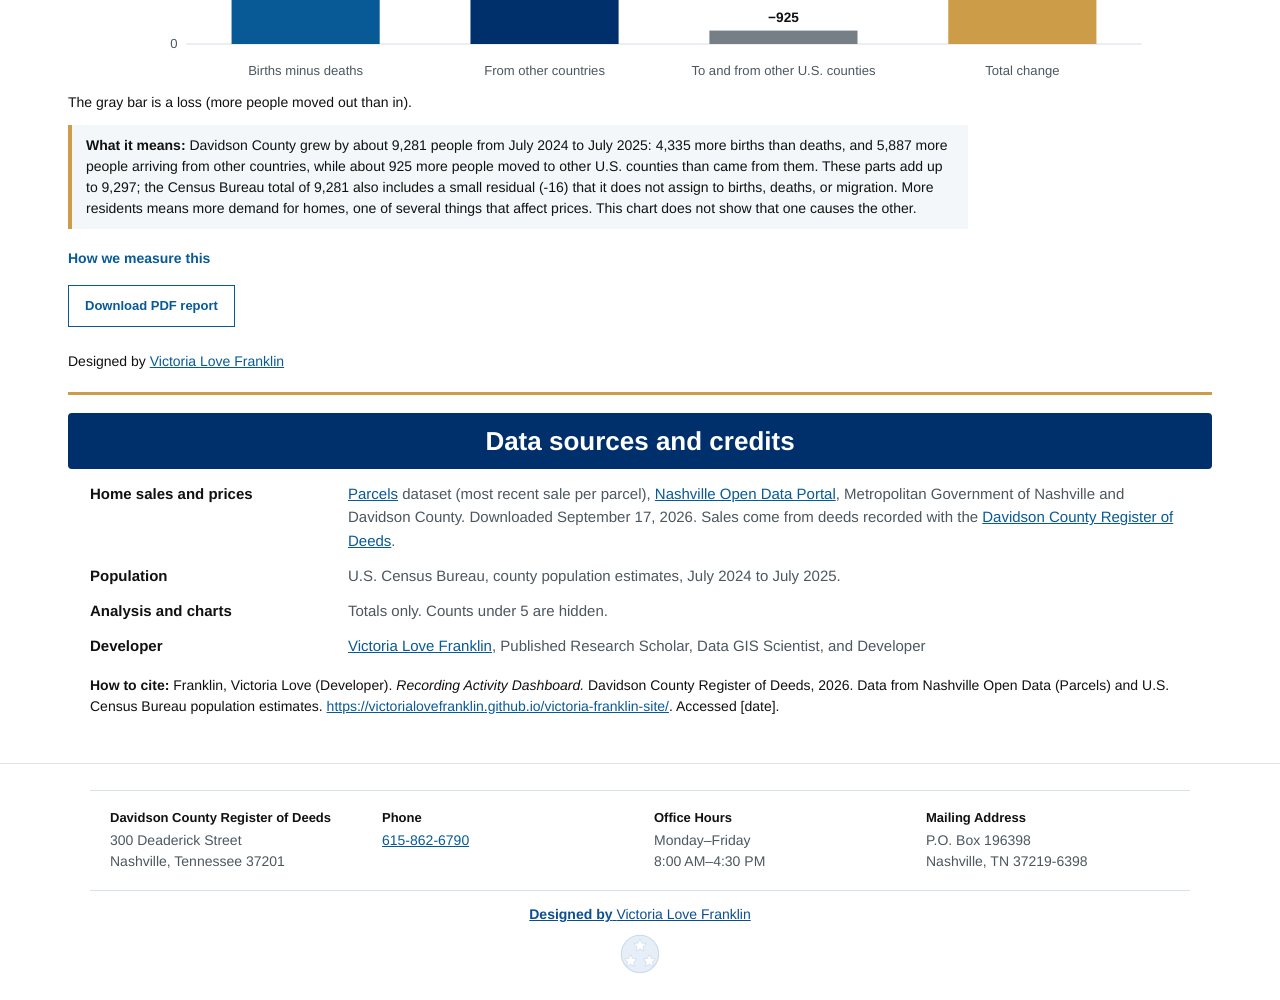
==== commit 86cff8de: "Move data request to standalone page; remove dashboard tables - Add request-data.html with the reque" ====
--- a/index.html
+++ b/index.html
@@ -16,7 +16,7 @@
     <link rel="preconnect" href="https://fonts.gstatic.com" crossorigin>
     <link href="https://fonts.googleapis.com/css2?family=Public+Sans:wght@600;700;800&display=swap" rel="stylesheet">
     <link rel="stylesheet" href="css/portal.css">
-    <link rel="stylesheet" href="css/dashboard-navigation.css?v=5">
+    <link rel="stylesheet" href="css/dashboard-navigation.css?v=6">
   </head>
   <body id="top" data-page="dashboard" tabindex="-1">
 <a class="skipLink" href="#mainContent">Skip to main content</a>
@@ -54,108 +54,17 @@
               </div>
             </dl>
           </header>
-          <div class="dReq"><button type="button" class="dfBtn dfBtnMain" id="dReqBtn" aria-expanded="false" aria-controls="dReqPanel">Request data</button>
-            <p class="useHint"><span class="useHintLbl">How to use:</span> Select Request data to open the form. Check the data you need, add your contact information, then select Send request. Your email app opens with the request filled&nbsp;in.</p>
-          </div>
-          <section class="dReqPanel" id="dReqPanel" aria-labelledby="dReqH" hidden>
-            <h2 id="dReqH">Request data from the Register of Deeds</h2>
-            <p>Choose the data you need from the figures and tables on this site, or describe any other data you're looking for. When you select Send request, your email opens with your request filled in and addressed to the Register of Deeds. The office reviews each request and sends you an itemized estimate before any work begins.</p>
-            <form id="dReqForm" novalidate>
-              <fieldset>
-                <legend>Step 1. Choose your data</legend>
-                <div class="dReqGroups">
-                  <div>
-                    <h3>Home sales and prices</h3>
-     <label><input type="checkbox" name="data" value="Homes sold each month"> Homes sold each month</label>
-     <label><input type="checkbox" name="data" value="Typical (median) home price by year"> Typical (median) home price by year</label>
-     <label><input type="checkbox" name="data" value="Home sales by price range"> Home sales by price range</label>
-     <label><input type="checkbox" name="data" value="Property sales by type"> Property sales by type</label>
-     <label><input type="checkbox" name="data" value="Six-year market trends"> Six-year market trends</label>
-                  </div>
-                  <div>
-                    <h3>ZIP code data</h3>
-     <label><input type="checkbox" name="data" value="Top ZIP codes for home sales"> Top ZIP codes for home sales</label>
-     <label><input type="checkbox" name="data" value="Property sales by ZIP code and month"> Property sales by ZIP code and month</label>
-     <label><input type="checkbox" name="data" value="ZIP code property summary"> ZIP code property summary</label>
-     <label><input type="checkbox" name="data" value="Sales by property type and ZIP code"> Sales by property type and ZIP code</label>
-                  </div>
-                  <div>
-                    <h3>Population</h3>
-     <label><input type="checkbox" name="data" value="Population change: births, deaths, and migration"> Population change: births, deaths, and migration</label>
-                  </div>
-                  <div>
-                    <h3>Fees and reference</h3>
-     <label><input type="checkbox" name="data" value="Recording fee schedule"> Recording fee schedule</label>
-     <label><input type="checkbox" name="data" value="Davidson County ZIP codes"> Davidson County ZIP codes</label>
-                  </div>
-                </div>
-              </fieldset>
-              <fieldset>
-                <legend>Step 2. Tell us the details</legend>
-                <div class="dReqRow"><span class="dReqLbl">Time period</span>
-    <label><input type="radio" name="period" value="latest" checked> Latest available</label>
-    <label><input type="radio" name="period" value="range"> From</label> <input type="month" name="from" aria-label="From month" disabled> <label for="dReqTo">to</label> <input type="month" id="dReqTo" name="to" aria-label="To month" disabled>
-                </div>
-                <div class="dReqRow"><span class="dReqLbl">ZIP codes</span>
-    <label><input type="radio" name="zipScope" value="all" checked> All ZIP codes</label>
-    <label><input type="radio" name="zipScope" value="list"> These ZIP codes:</label> <input type="text" name="zipList" aria-label="ZIP codes" placeholder="37203, 37211" disabled>
-                </div>
-                <div class="dReqRow"><span class="dReqLbl">Format</span>
-    <label><input type="radio" name="format" value="CSV" checked> CSV</label><label><input type="radio" name="format" value="Excel"> Excel</label><label><input type="radio" name="format" value="PDF"> PDF</label>
-                </div>
-                <div class="dReqRow"><span class="dReqLbl">Delivery</span>
-    <label><input type="radio" name="delivery" value="Secure download link (emailed to you)" checked> Secure download link (emailed to you)</label><label><input type="radio" name="delivery" value="Flash drive (at cost)"> Flash drive (at cost)</label><label><input type="radio" name="delivery" value="Pick up at the office"> Pick up at the office</label>
-                </div>
-   <label for="dReqPurpose" class="dReqUseLbl">How will you use the data? (required)</label>
-   <textarea id="dReqPurpose" name="purpose" rows="3" required></textarea>
-              </fieldset>
-              <fieldset>
-                <legend>Step 3. Other data request</legend>
-   <label for="dReqOther">Looking for something not listed? Describe the data, the time period, and how you plan to use it.</label>
-   <textarea id="dReqOther" name="other" rows="4"></textarea>
-                <p class="pNote">For a copy of a specific deed or recorded document, use <a href="https://www.nashville.gov/departments/register-deeds/services/get-copies-deeds-documents" target="_blank" rel="noopener">Get Copies of Deeds Documents<span class="visually-hidden"> (opens in a new tab)</span></a> instead.</p>
-              </fieldset>
-              <fieldset>
-                <legend>Step 4. Your contact information</legend>
-                <div class="dReqFields">
-    <label>Full name (required)<input type="text" name="name" autocomplete="name" required></label>
-    <label>Organization (optional)<input type="text" name="org" autocomplete="organization"></label>
-    <label>Email (required)<input type="email" name="email" autocomplete="email" required></label>
-    <label>Phone (required)<input type="tel" name="phone" autocomplete="tel" required></label>
-    <label class="dReqWide">Mailing address (required, for the office's written response)<input type="text" name="address" autocomplete="street-address" required></label>
-                  <div class="dReqWide dReqRecip"><span class="dReqLbl">Who will receive the data? (required)</span>
-     <label><input type="radio" name="recipScope" value="me" checked> Me</label>
-     <label><input type="radio" name="recipScope" value="other"> Someone else:</label> <input type="text" name="recipient" aria-label="Recipient name and organization" placeholder="Name and organization" disabled>
-                  </div>
-                </div>
-              </fieldset>
-              <div class="dReqFee">
-                <h3>Processing fee</h3>
-                <p>A processing fee may apply. Requests that take more than one hour of staff time to locate, retrieve, review, redact, or reproduce are charged for labor. Copies are $0.50 per page ($1.00 certified); plat-size copies are $3.00 ($5.00 certified). There is no duplication charge for requests under 5 black-and-white pages. Flash drives and outside vendor work are charged at actual cost. You'll receive an itemized estimate before any work begins, and payment is due in advance by cash, personal check payable to Davidson County Register of Deeds, money order, or credit or debit card. Copy requests require proof of Tennessee citizenship, such as a valid Tennessee driver's license.</p>
-   <label class="dReqAck"><input type="checkbox" name="fee" required> I understand a processing fee may apply and that I'll receive an estimate first. (required)</label>
-              </div>
-              <div class="dReqActions"><button type="submit" class="dfBtn dfBtnMain">Send request</button> <button type="button" class="dfBtn" id="dReqClose">Close</button>
-              </div>
-              <p class="pNote">Sending opens your email app. If it doesn't open, email the request to <a href="mailto:rod.infodesk@nashville.gov">rod.infodesk@nashville.gov</a>.</p>
-              <div class="dReqMsg" id="dReqMsg" tabindex="-1" role="status" aria-live="polite">
-              </div>
-            </form>
-            <div class="dReqContact">
-              <h3>Questions?</h3>
-              <p>Public Records Request Coordinator: Jack Brown, Chief Deputy Register<br>Davidson County Register of Deeds, 300 Deaderick Street, Nashville, TN 37201<br>Phone: <a href="tel:+16158626790">(615) 862-6790</a> · Email: <a href="mailto:rod.infodesk@nashville.gov">rod.infodesk@nashville.gov</a><br>Hours: Monday–Friday, 8:00 a.m.–4:30 p.m.; closed Saturday, Sunday, and county holidays</p>
-            </div>
-          </section>
           <section class="dashFigures" id="dashFigures" aria-labelledby="dashFigH">
             <h2 id="dashFigH">Davidson County at a glance</h2>
             <p class="dfIntro">Plain answers to common questions about property sales and the public record. Each figure shows the trend, what it means, the numbers behind it, and how it is measured. Each figure names its source.</p>
-            <p class="useHint"><span class="useHintLbl">How to use:</span> Under each figure, select Show the table to see the numbers or How we measure this to see the method. Select Download PDF report to save that&nbsp;figure.</p>
+            <p class="useHint"><span class="useHintLbl">How to use:</span> Select How we measure this to see the method. Select Download PDF report to save that&nbsp;figure.</p>
             <section class="dashAbout" id="dashAbout" aria-label="About this dashboard">
             </section>
             <h3 id="dFr-glance" class="dGlanceH">Key figures at a glance</h3>
             <p class="dGlanceLead">The latest number of homes sold and the typical home price in Davidson&nbsp;County.</p>
             <div class="dashGlance" id="dashGlance">
             </div>
-            <noscript>JavaScript is required to display the dashboard figures and use the request form.</noscript>
+            <noscript>JavaScript is required to display the dashboard figures.</noscript>
             <div id="dashFiguresBody">
             </div>
             <p class="dfCredit">Designed by <a href="https://victorialovefranklin.github.io/victoria-franklin-site/" target="_blank" rel="noopener">Victoria Love Franklin<span class="visually-hidden"> (opens in a new tab)</span></a></p>
@@ -212,9 +121,8 @@
 <script src="js/data/dashboard-data.js"></script>
 <script src="js/data/sales-data.js"></script>
 <script src="js/data-blocks.js"></script>
-<script src="js/exports-and-tables.js"></script>
-<script src="js/dashboard-figures.js?v=8"></script>
-<script src="js/request-data.js"></script>
+<script src="js/exports-and-tables.js?v=2"></script>
+<script src="js/dashboard-figures.js?v=9"></script>
 <script src="js/dashboard-navigation.js"></script>
   </body>
 </html>
--- a/css/dashboard-navigation.css
+++ b/css/dashboard-navigation.css
@@ -111,3 +111,19 @@
 #dashboardView .dfCompare p {
   margin: 0 0 4px;
 }
+#dashboardView .daInfoList {
+  margin: 0 0 16px;
+  display: grid;
+  gap: 8px;
+}
+#dashboardView .daInfoList div {
+  display: grid;
+  grid-template-columns: minmax(180px, 260px) 1fr;
+  gap: 12px;
+}
+#dashboardView .daInfoList dt {
+  font-weight: 700;
+}
+#dashboardView .daInfoList dd {
+  margin: 0;
+}
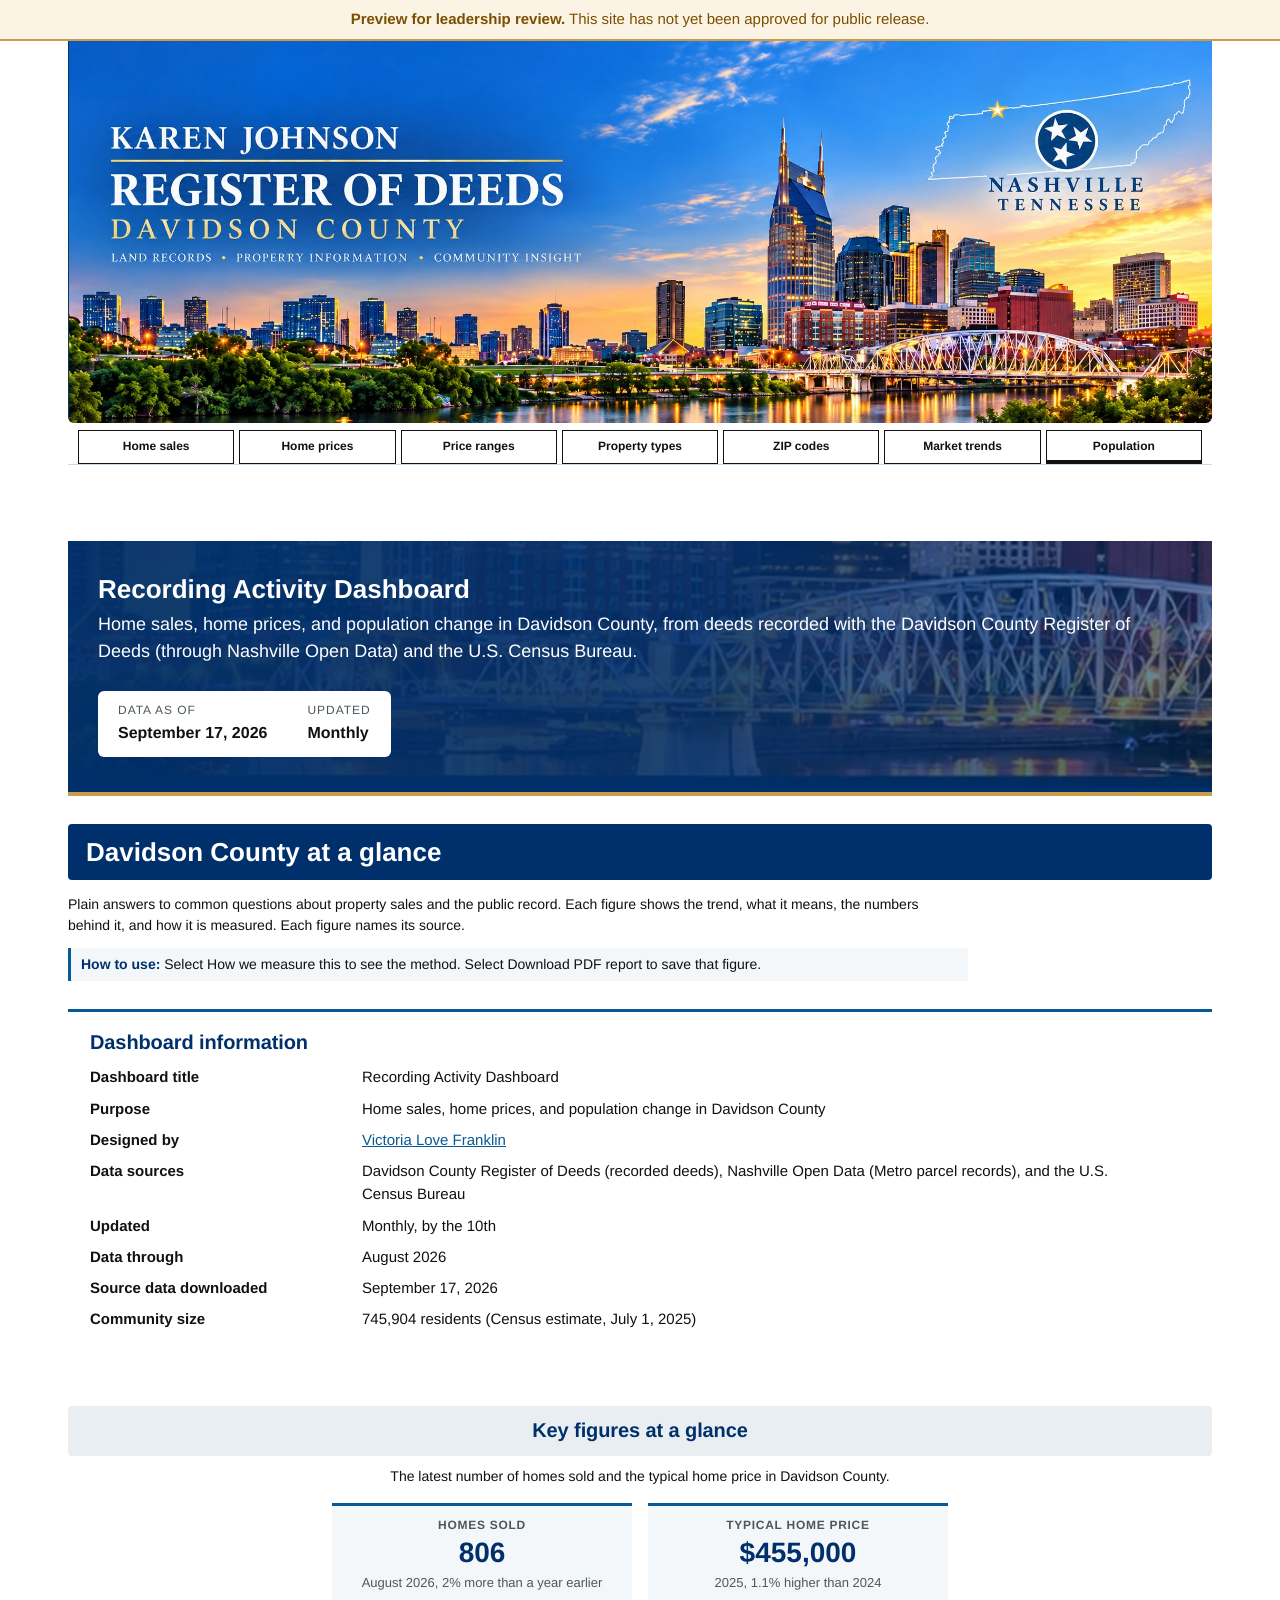
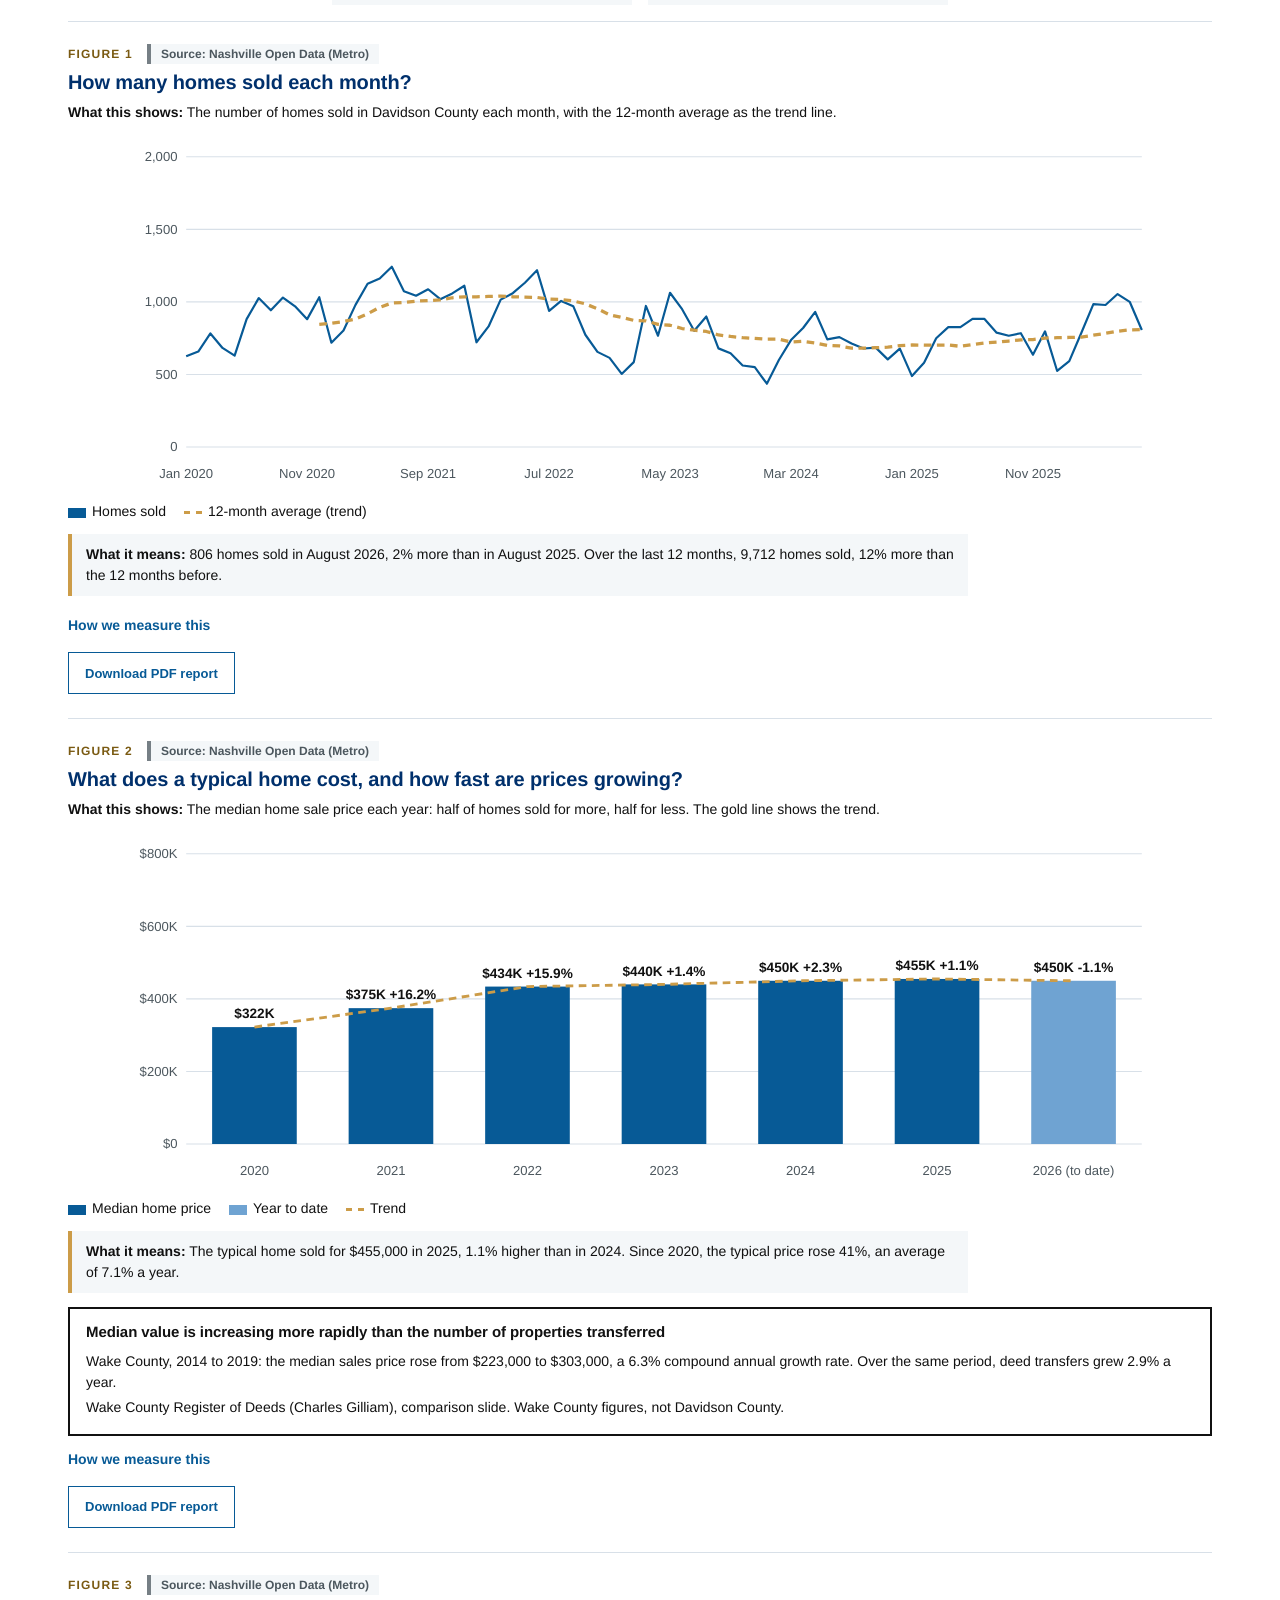
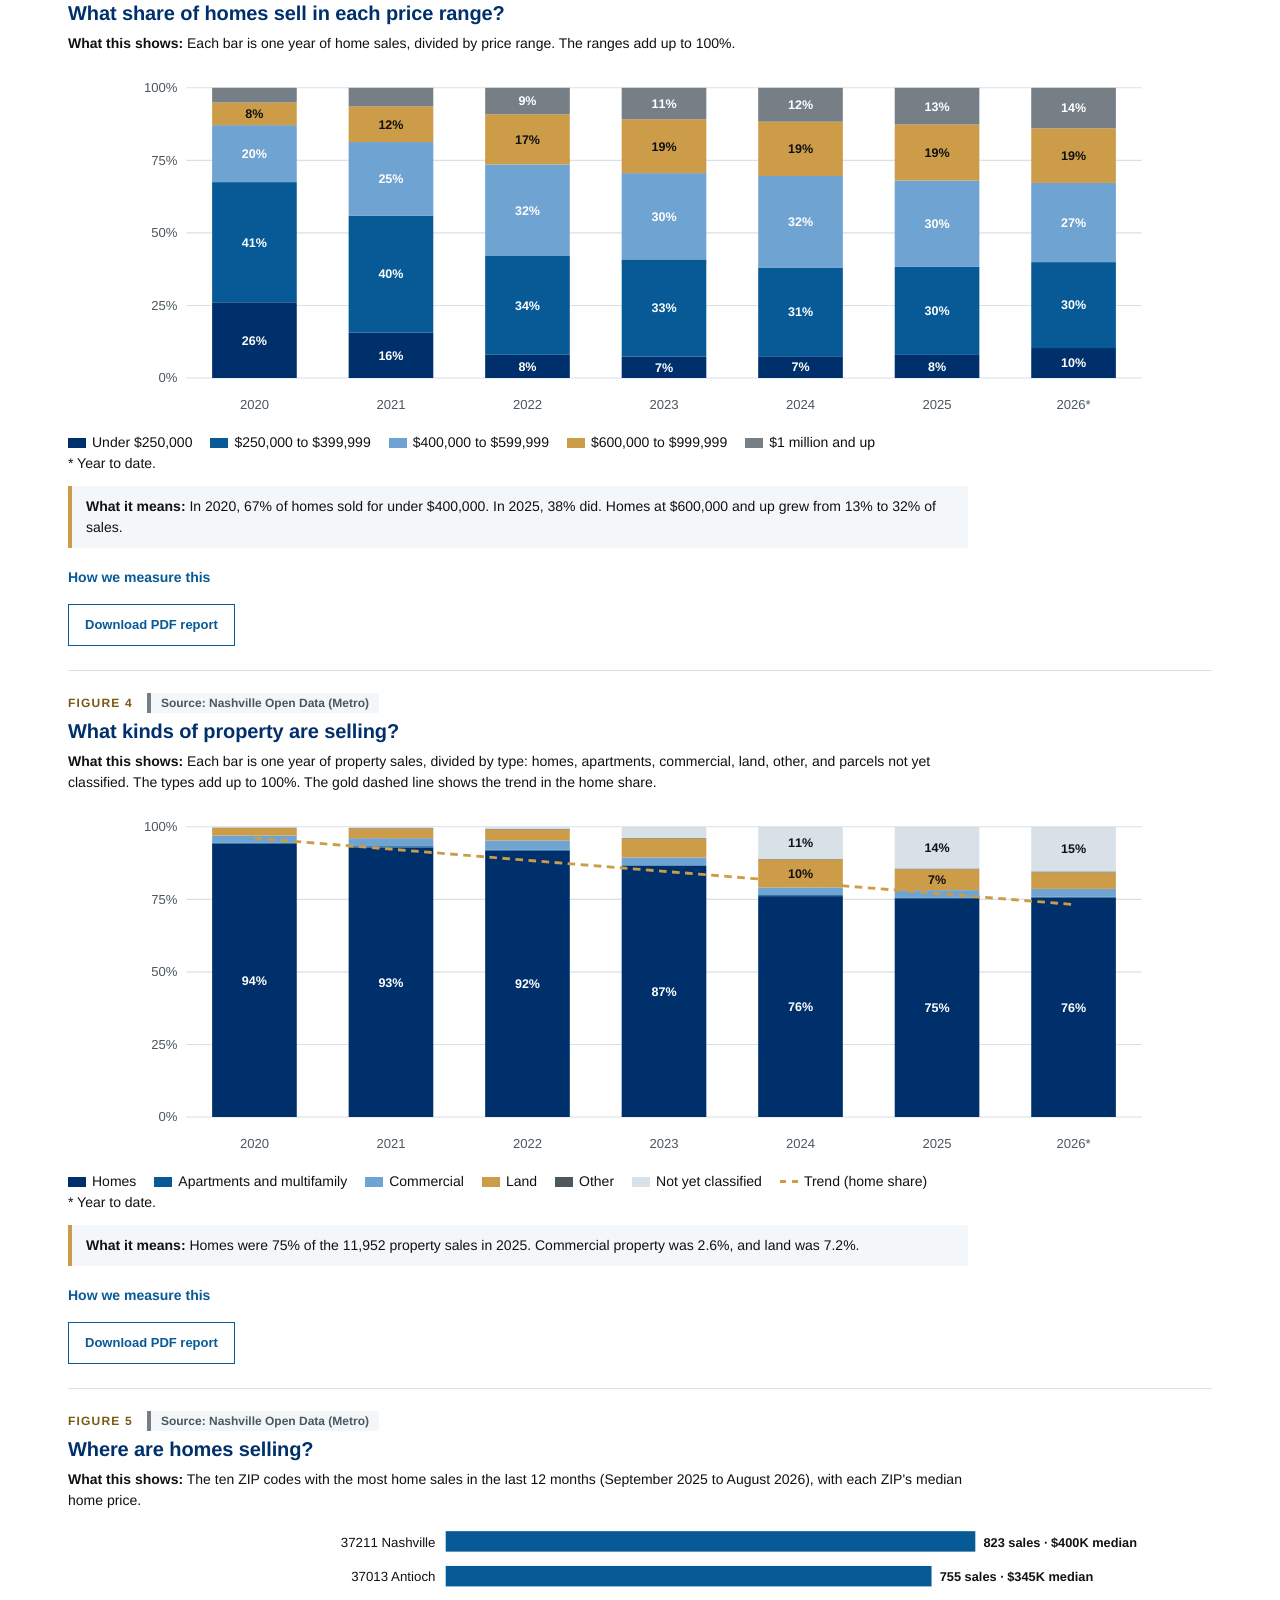
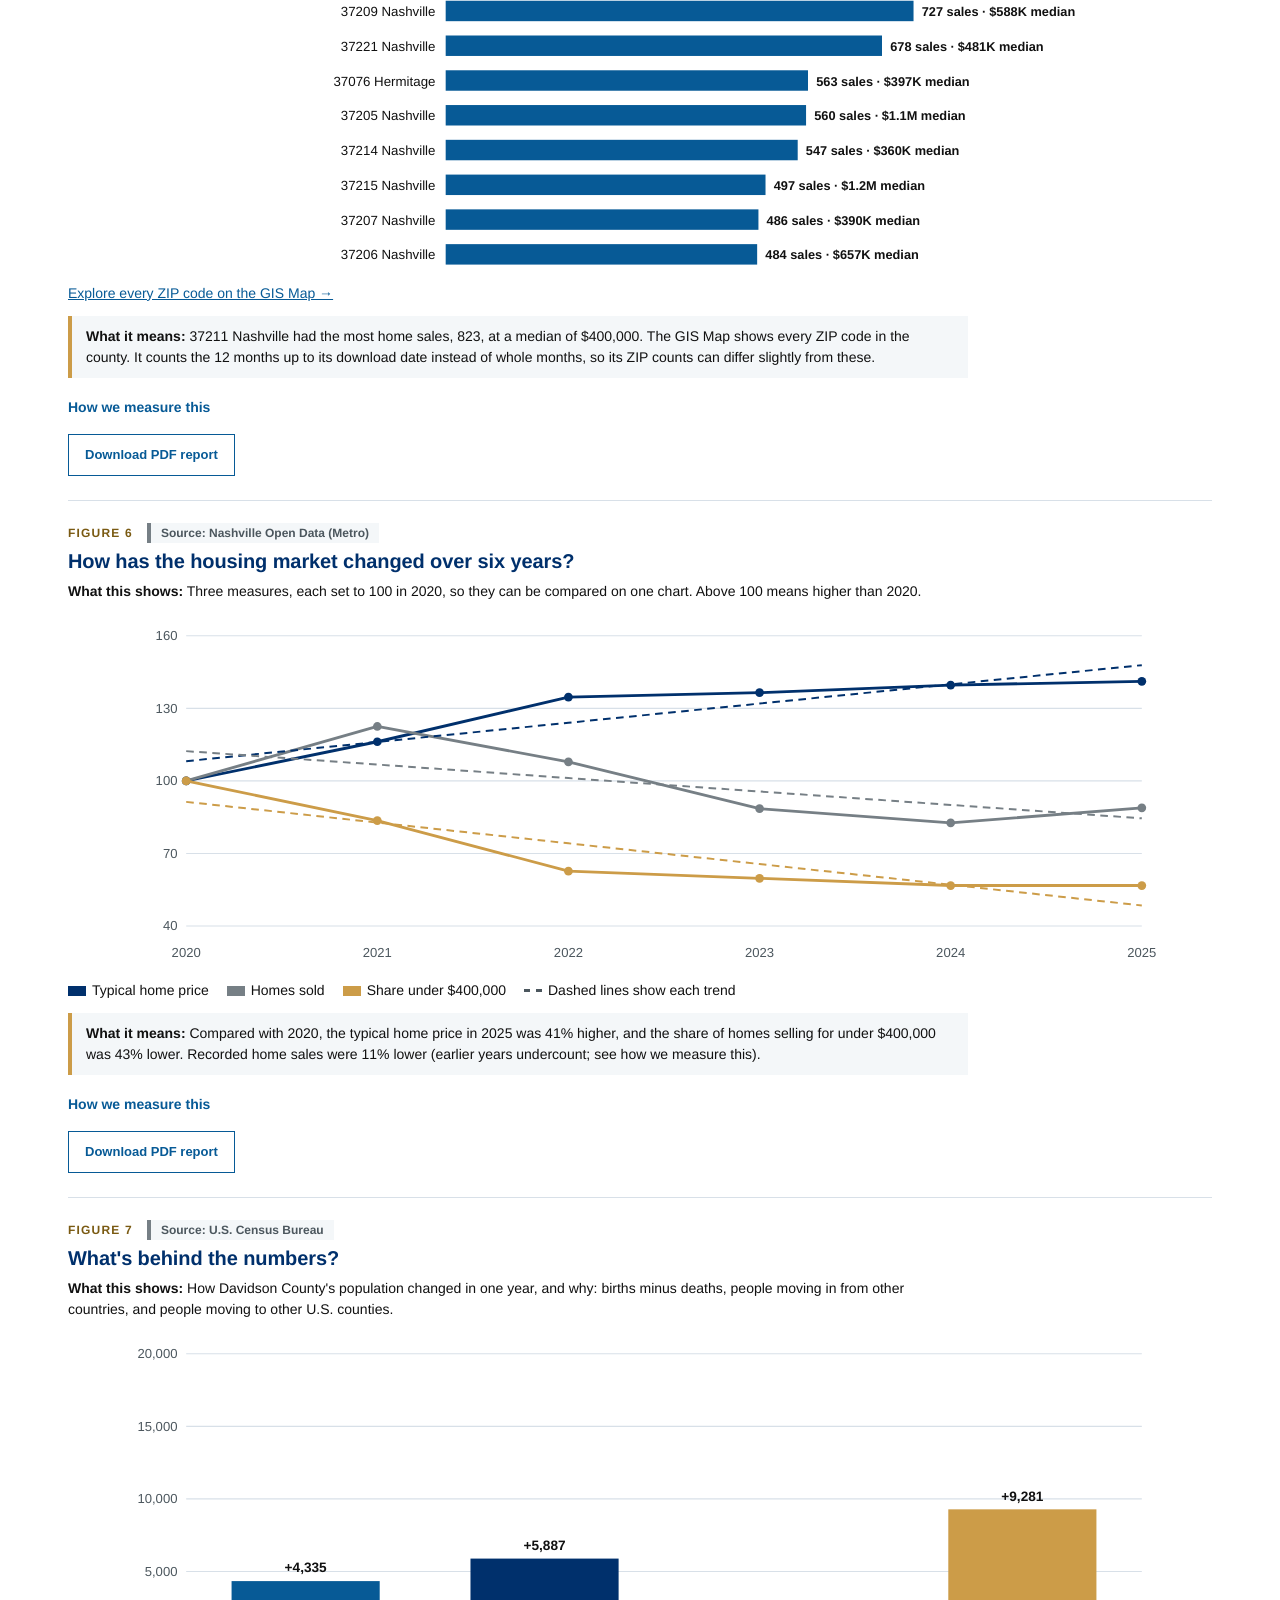
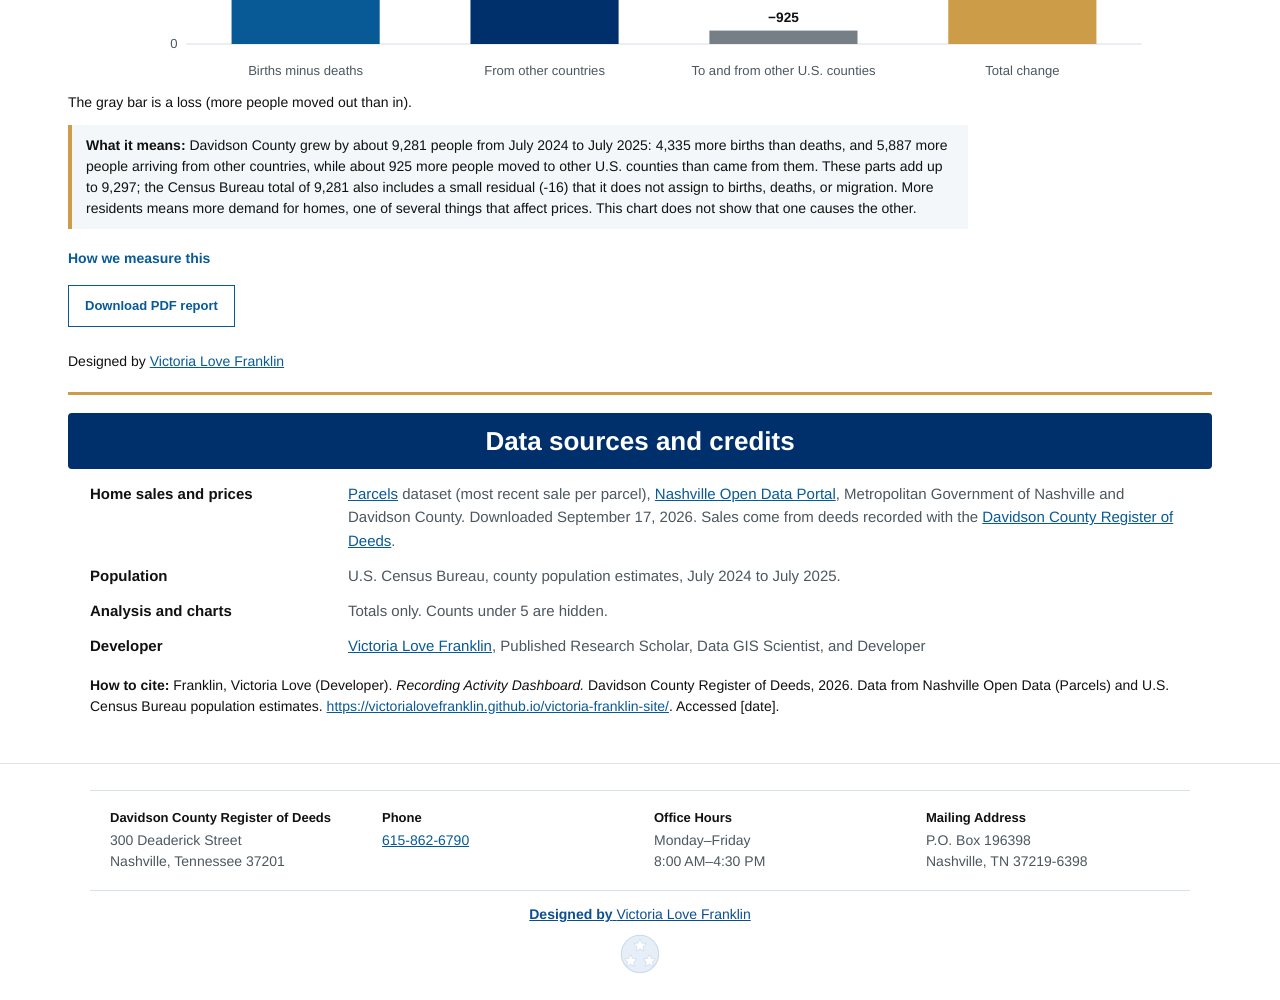
==== commit d1c10893: "Add trend lines to six-year index and population change charts Co-authored-by: Copilot <223556219+Co" ====
--- a/index.html
+++ b/index.html
@@ -122,7 +122,7 @@
 <script src="js/data/sales-data.js"></script>
 <script src="js/data-blocks.js"></script>
 <script src="js/exports-and-tables.js?v=2"></script>
-<script src="js/dashboard-figures.js?v=9"></script>
+<script src="js/dashboard-figures.js?v=10"></script>
 <script src="js/dashboard-navigation.js"></script>
   </body>
 </html>
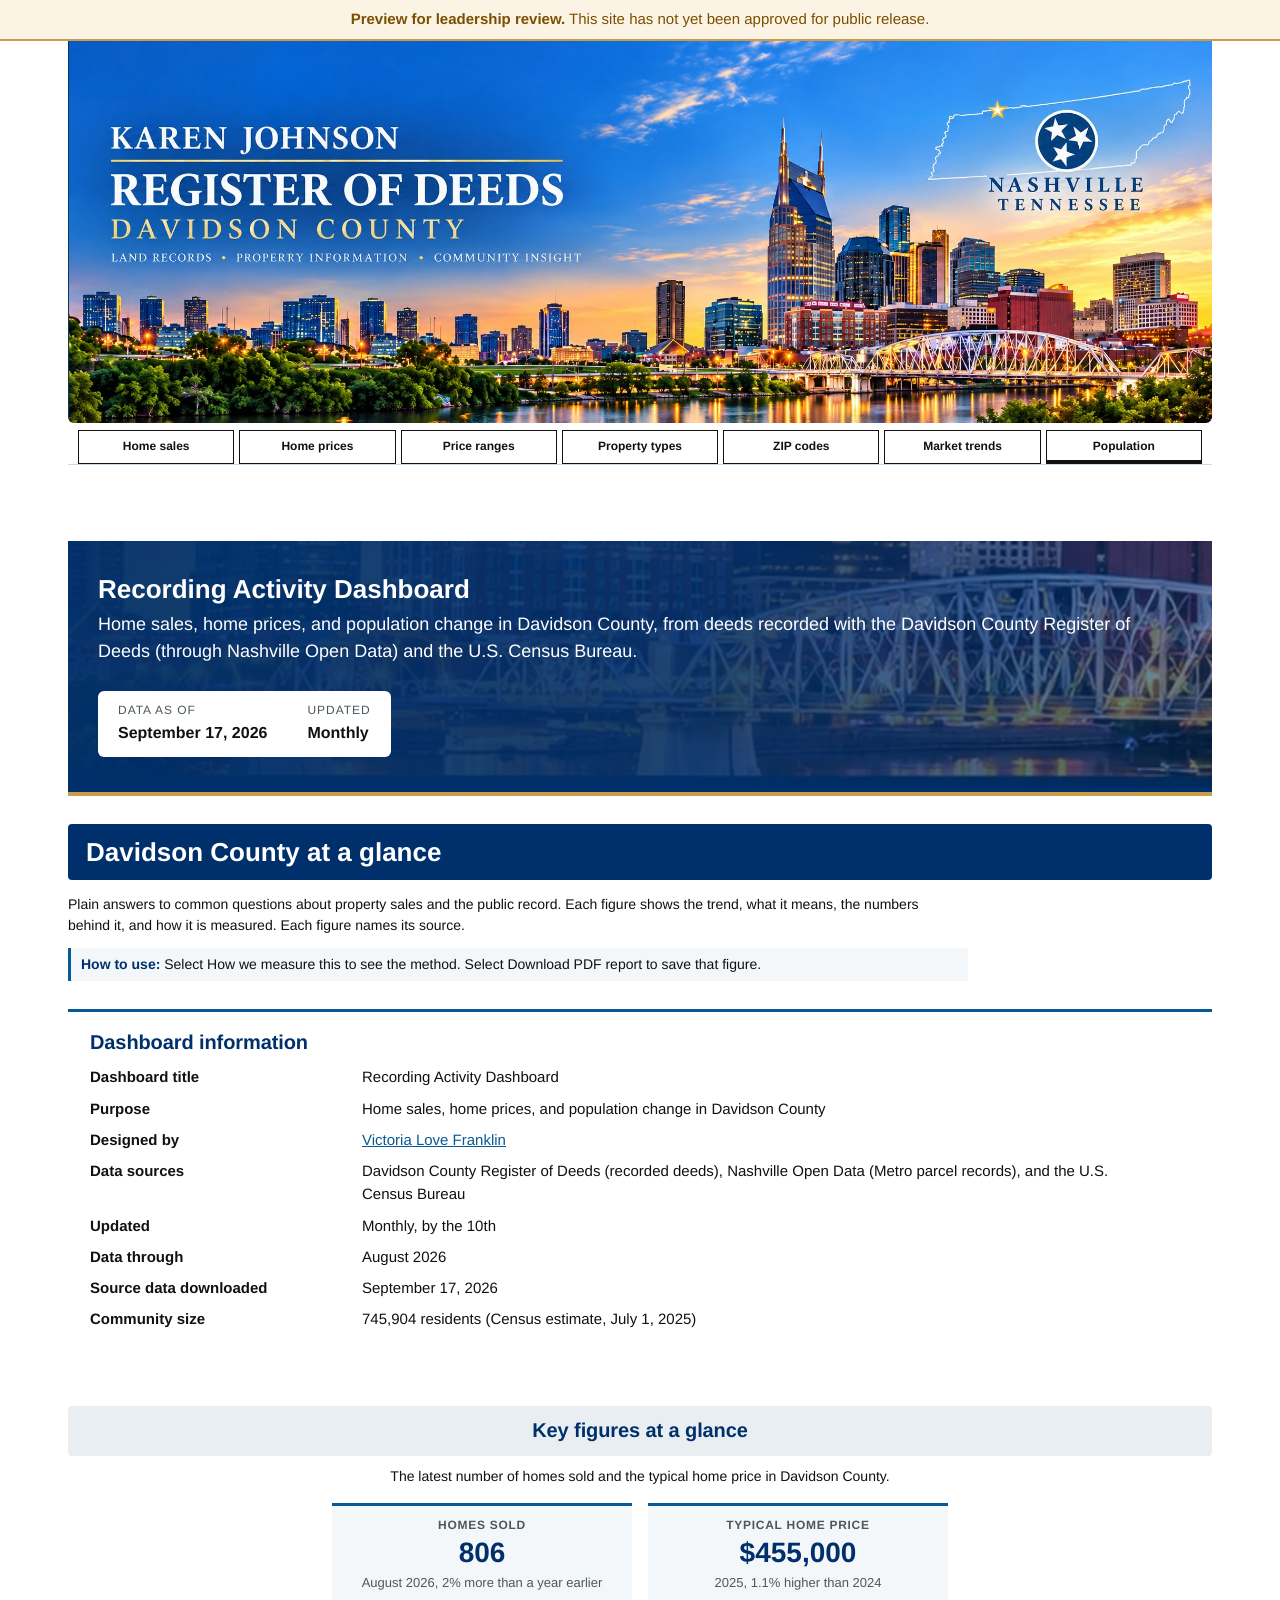
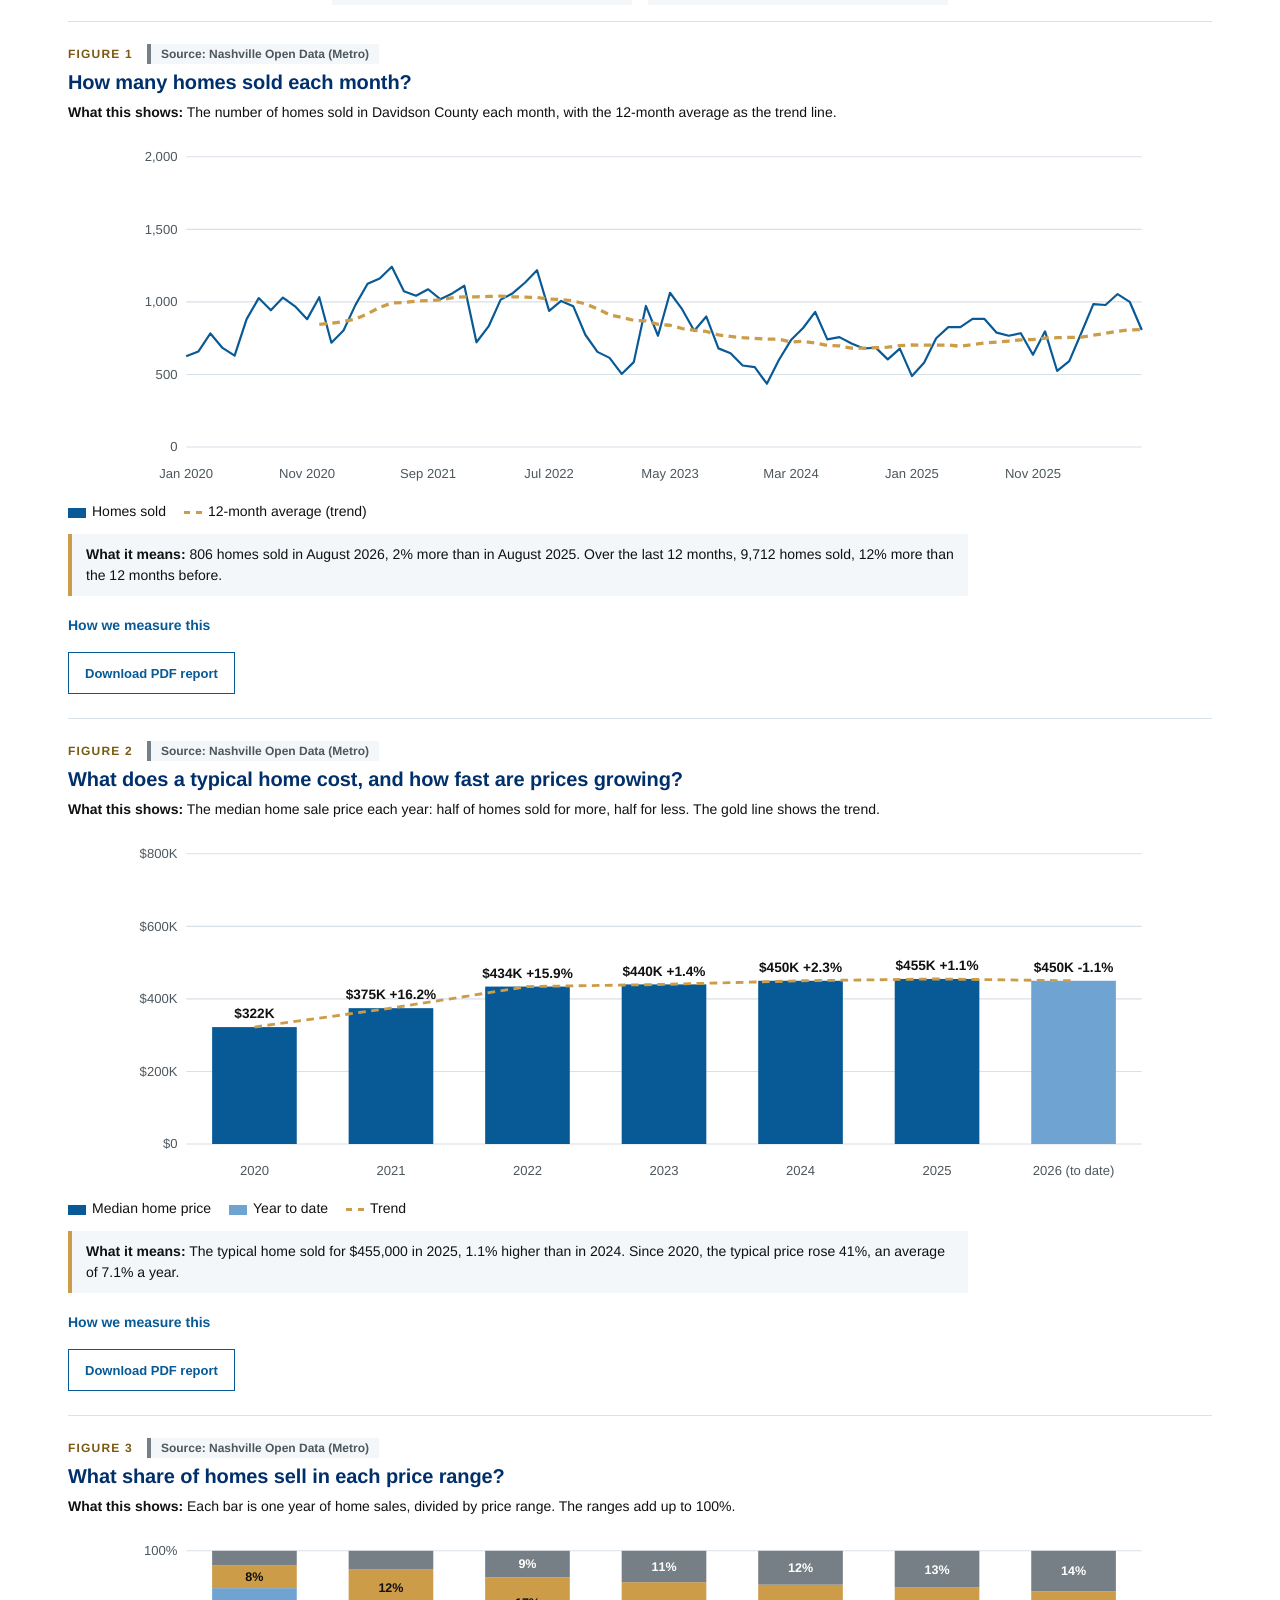
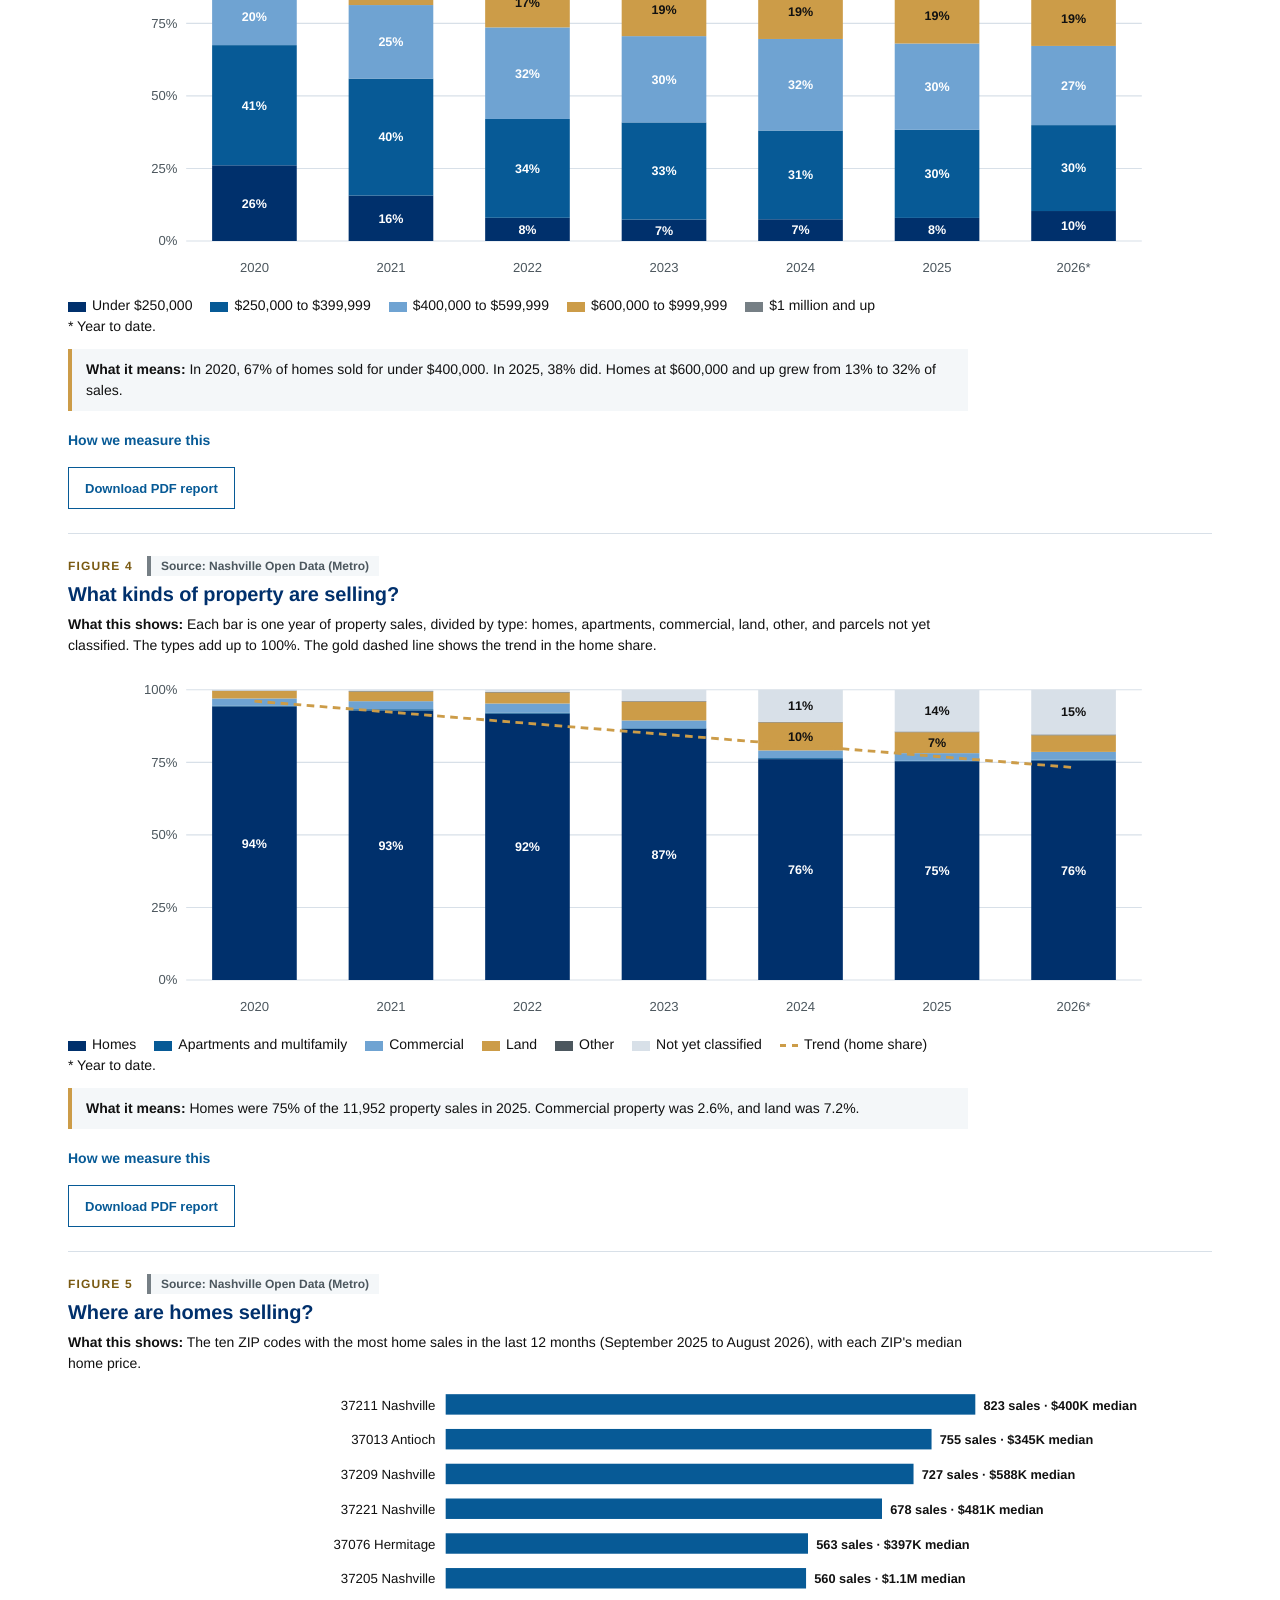
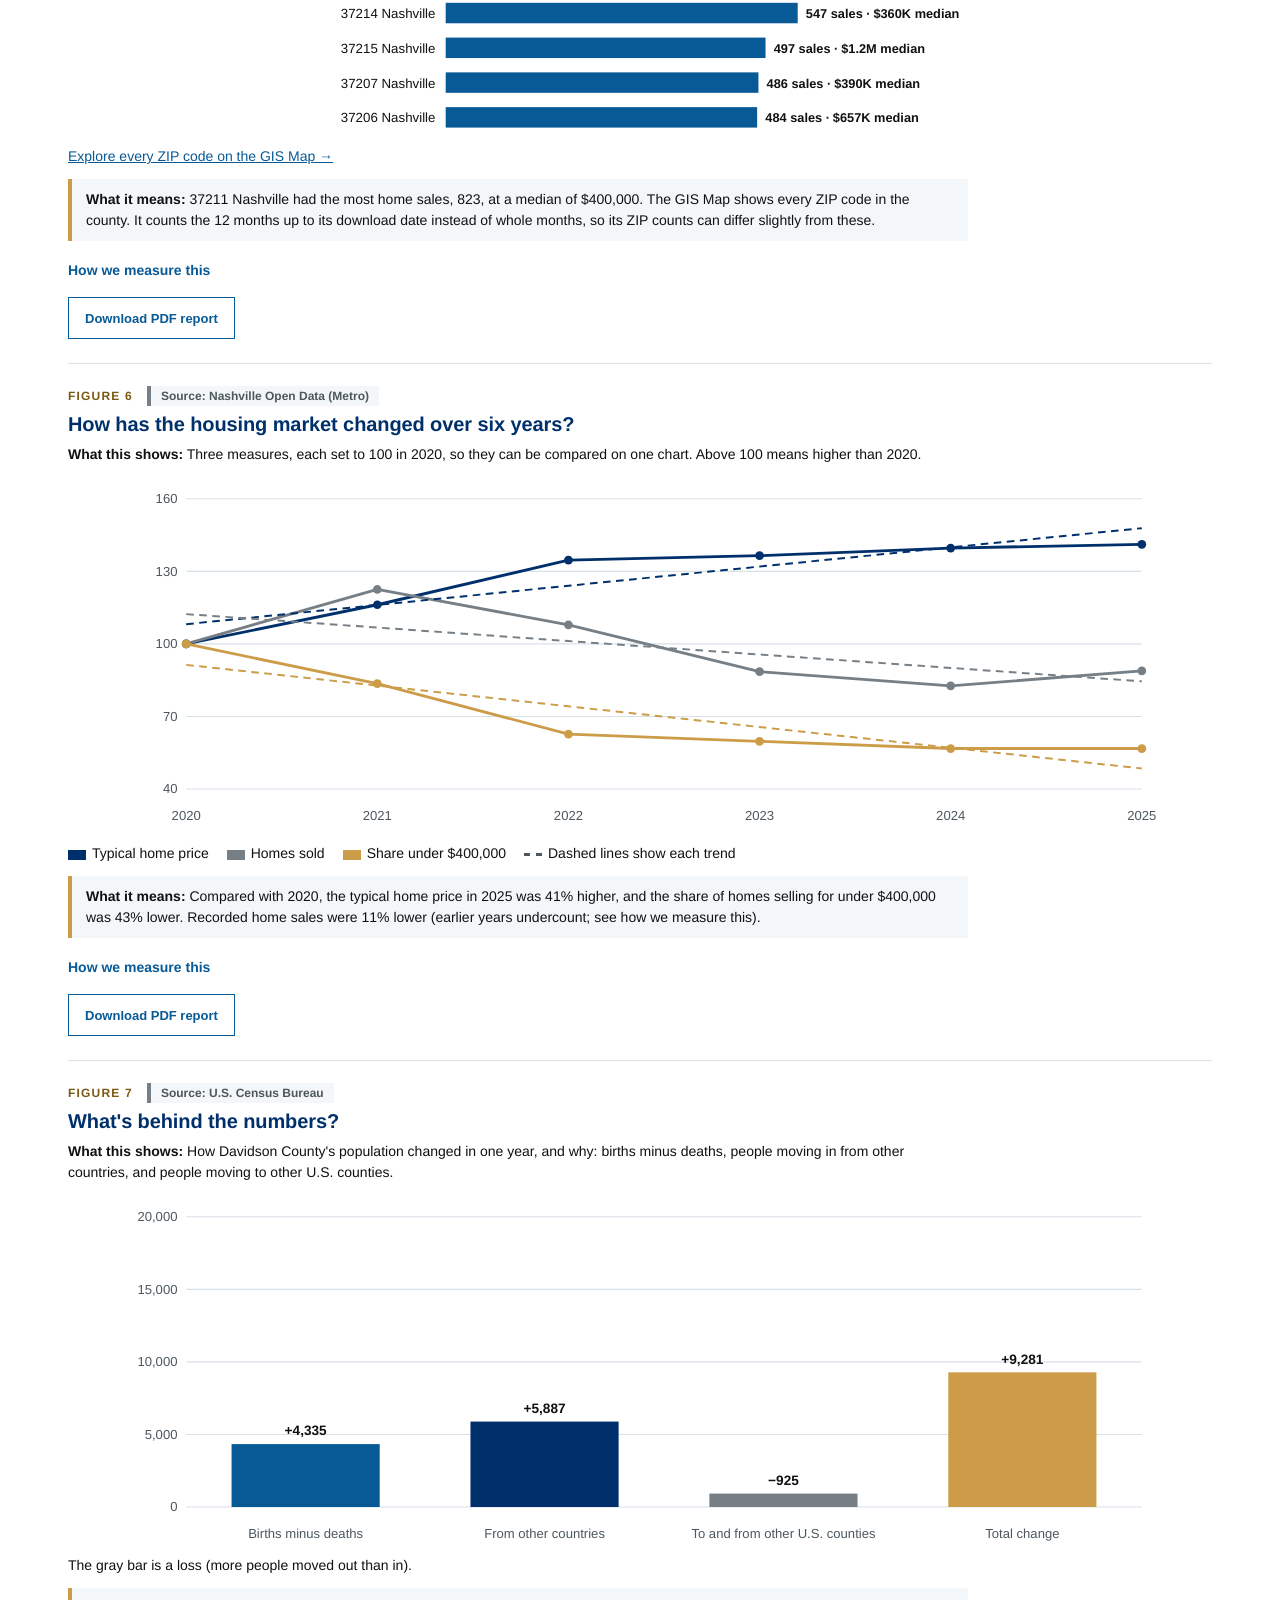
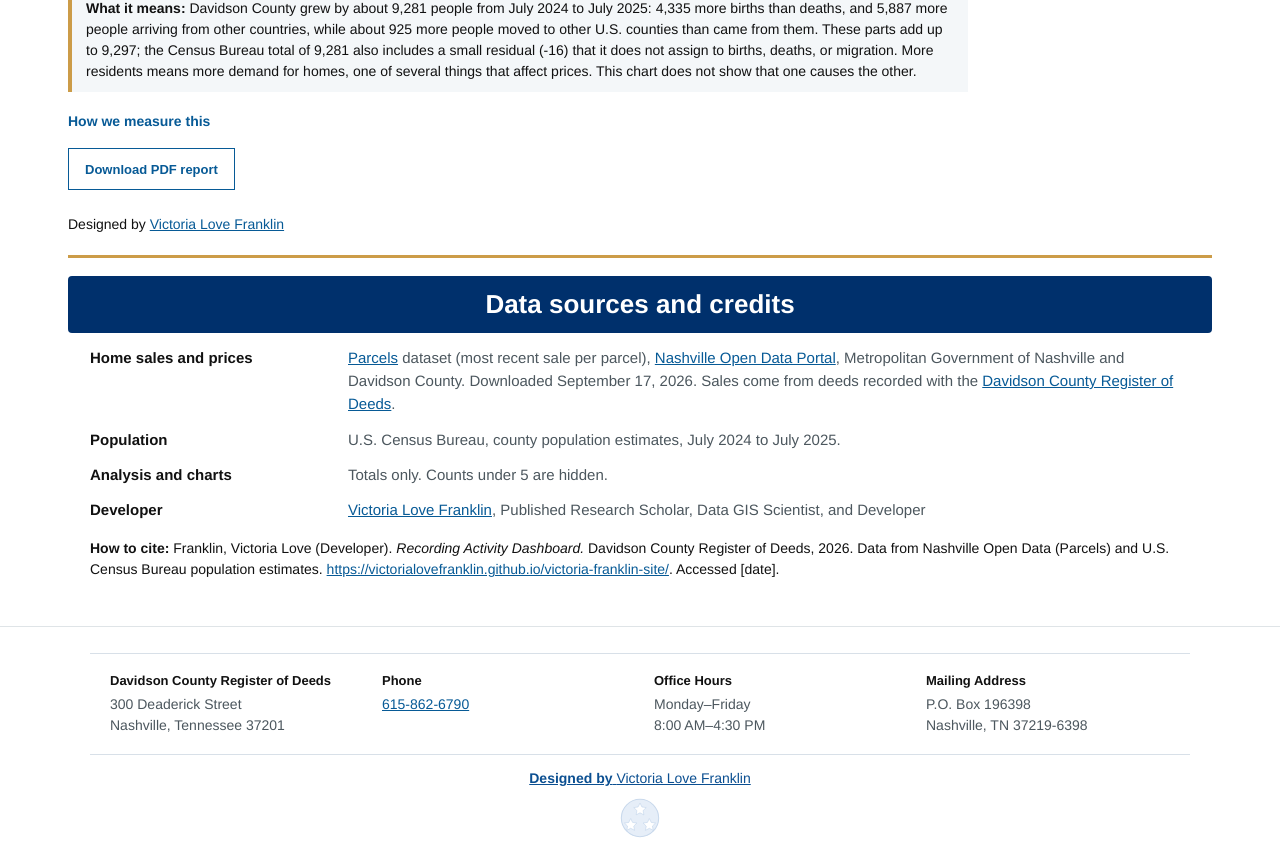
==== commit a08f55cd: "Remove Wake County comparison callout Co-authored-by: Copilot <223556219+Copilot@users.noreply.githu" ====
--- a/index.html
+++ b/index.html
@@ -122,7 +122,7 @@
 <script src="js/data/sales-data.js"></script>
 <script src="js/data-blocks.js"></script>
 <script src="js/exports-and-tables.js?v=2"></script>
-<script src="js/dashboard-figures.js?v=10"></script>
+<script src="js/dashboard-figures.js?v=11"></script>
 <script src="js/dashboard-navigation.js"></script>
   </body>
 </html>
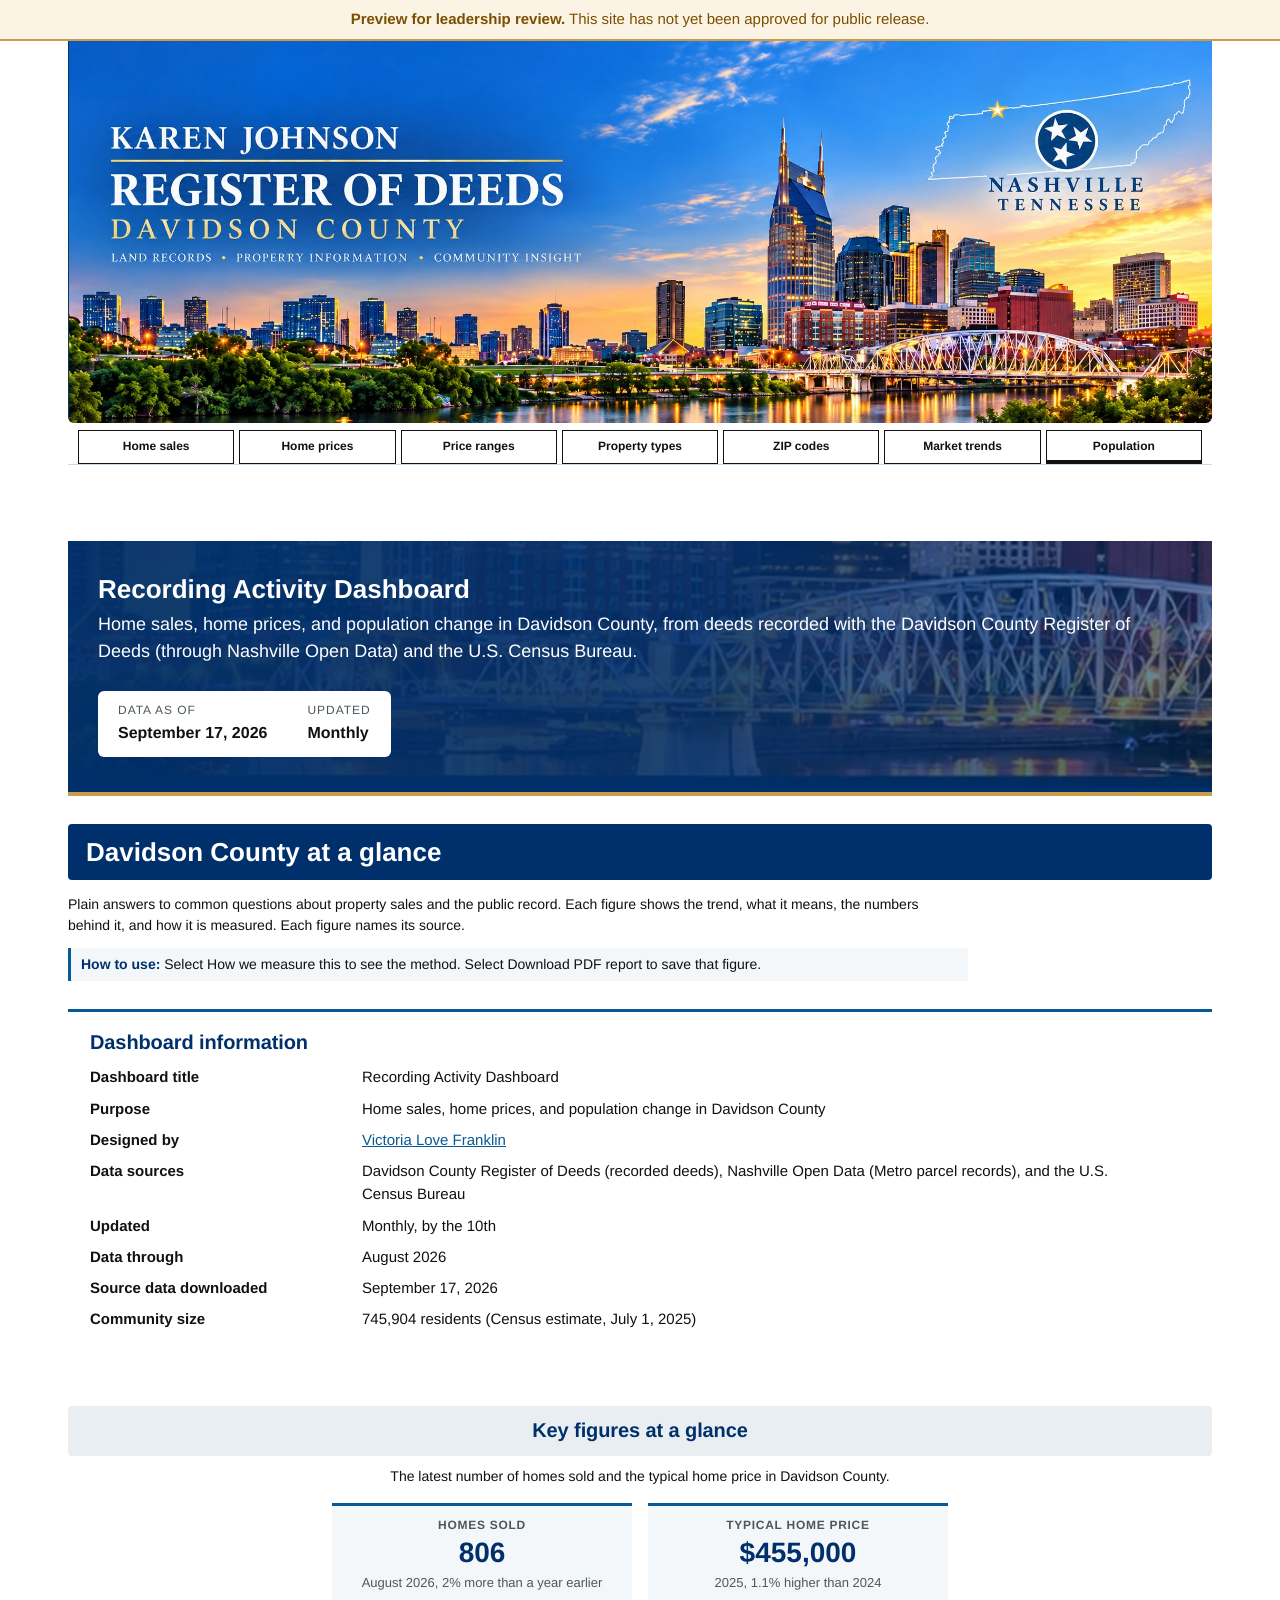
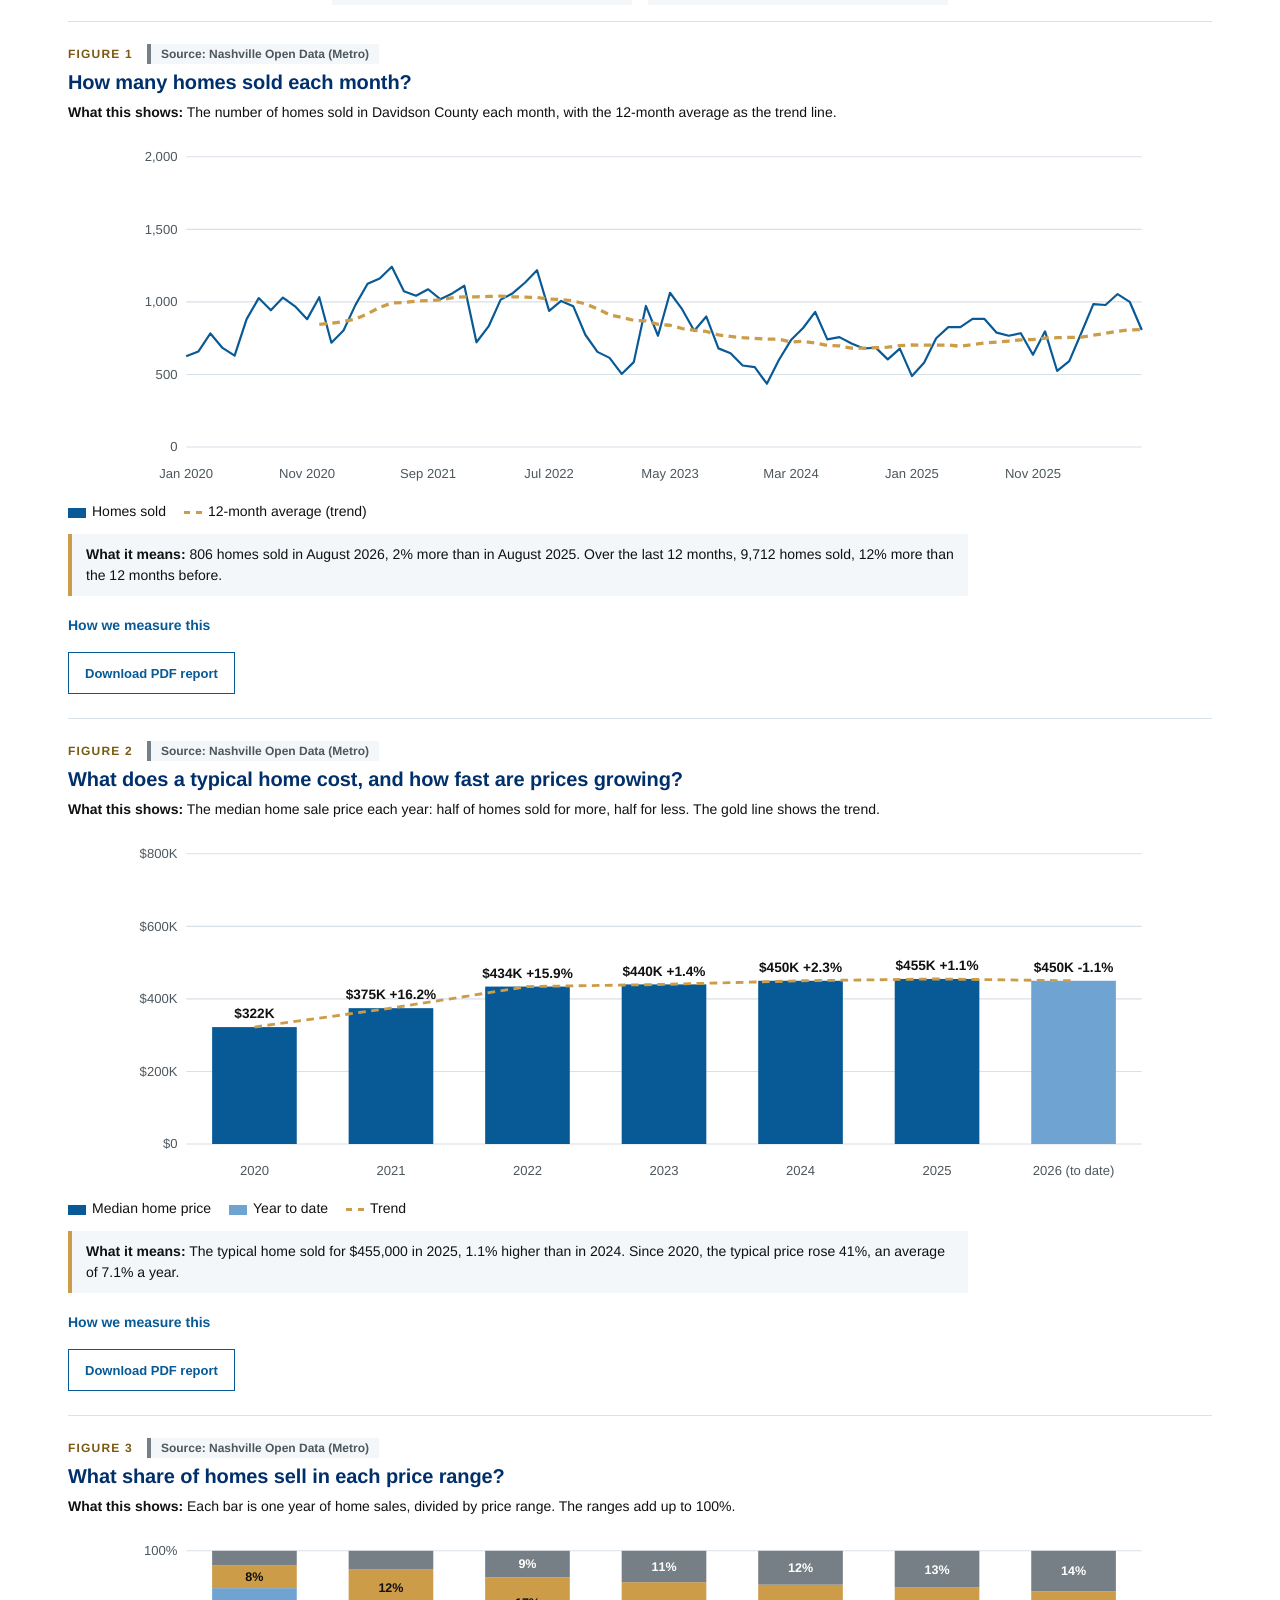
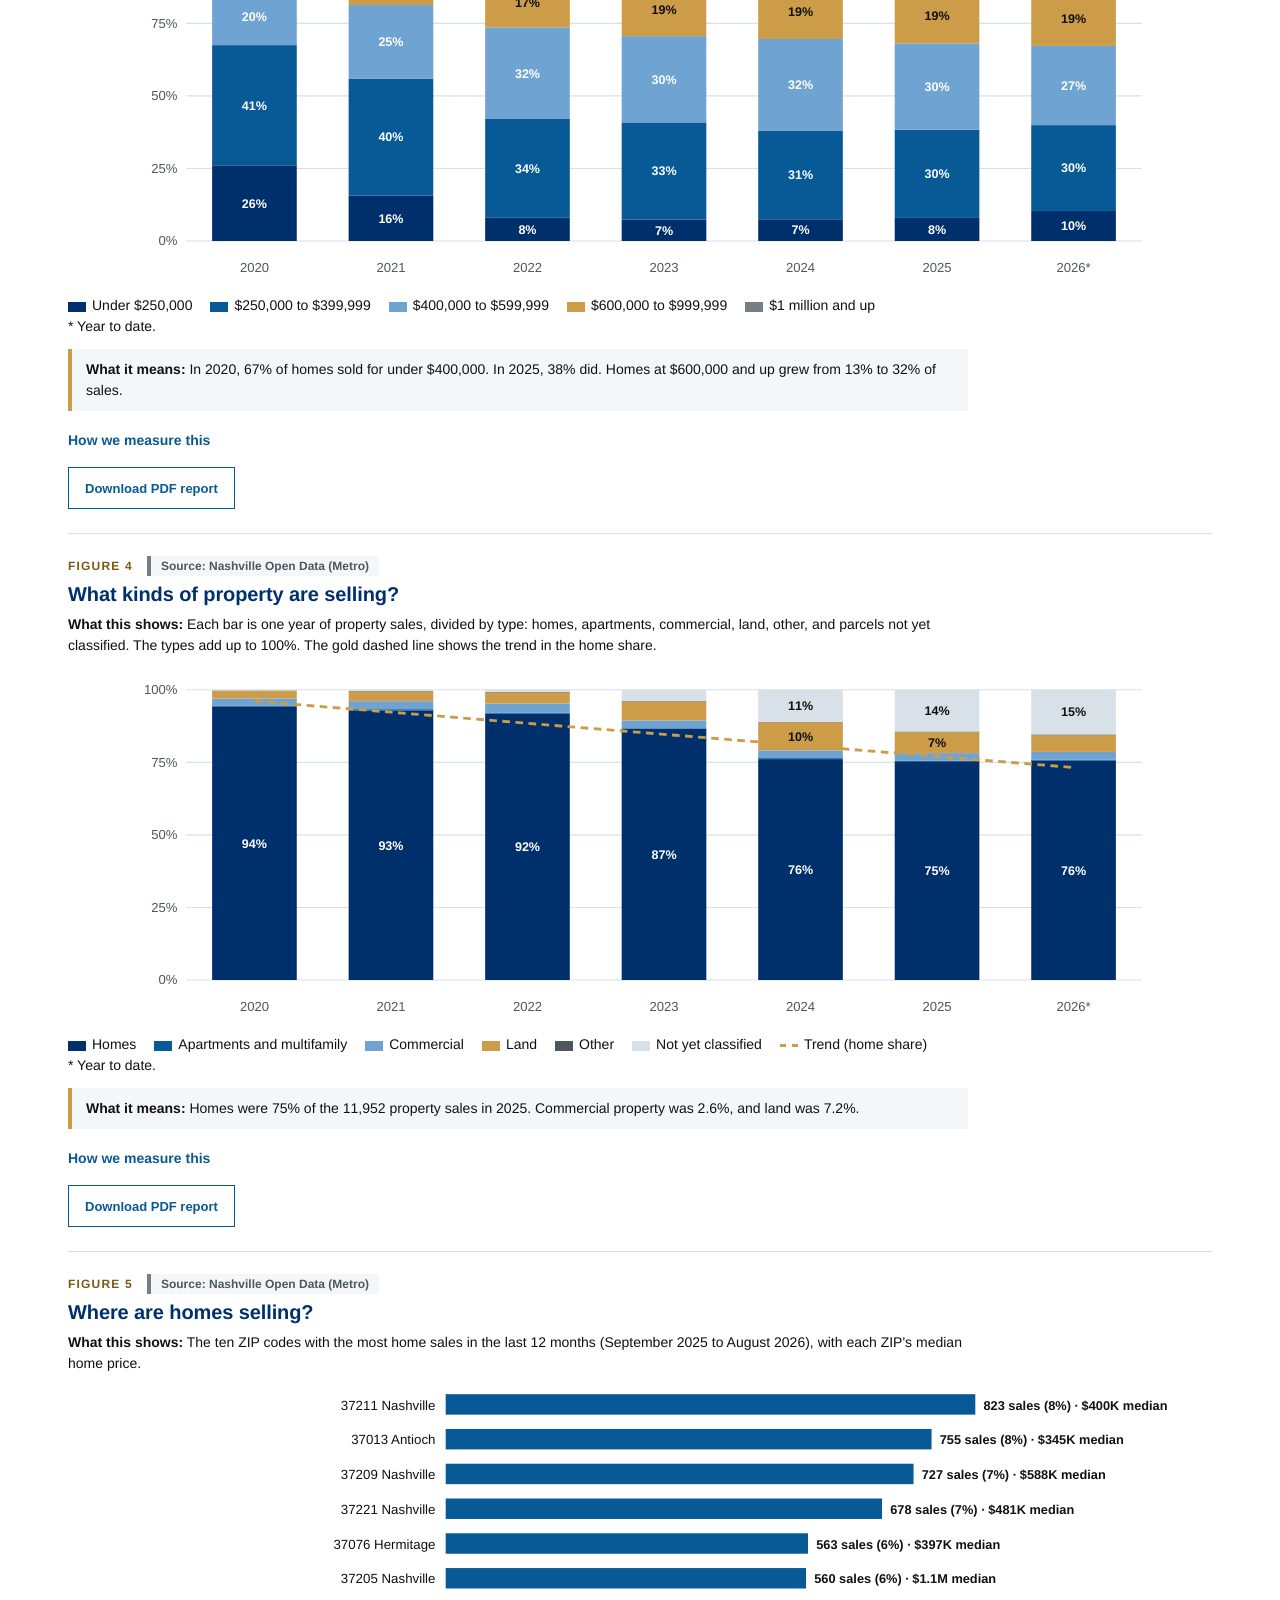
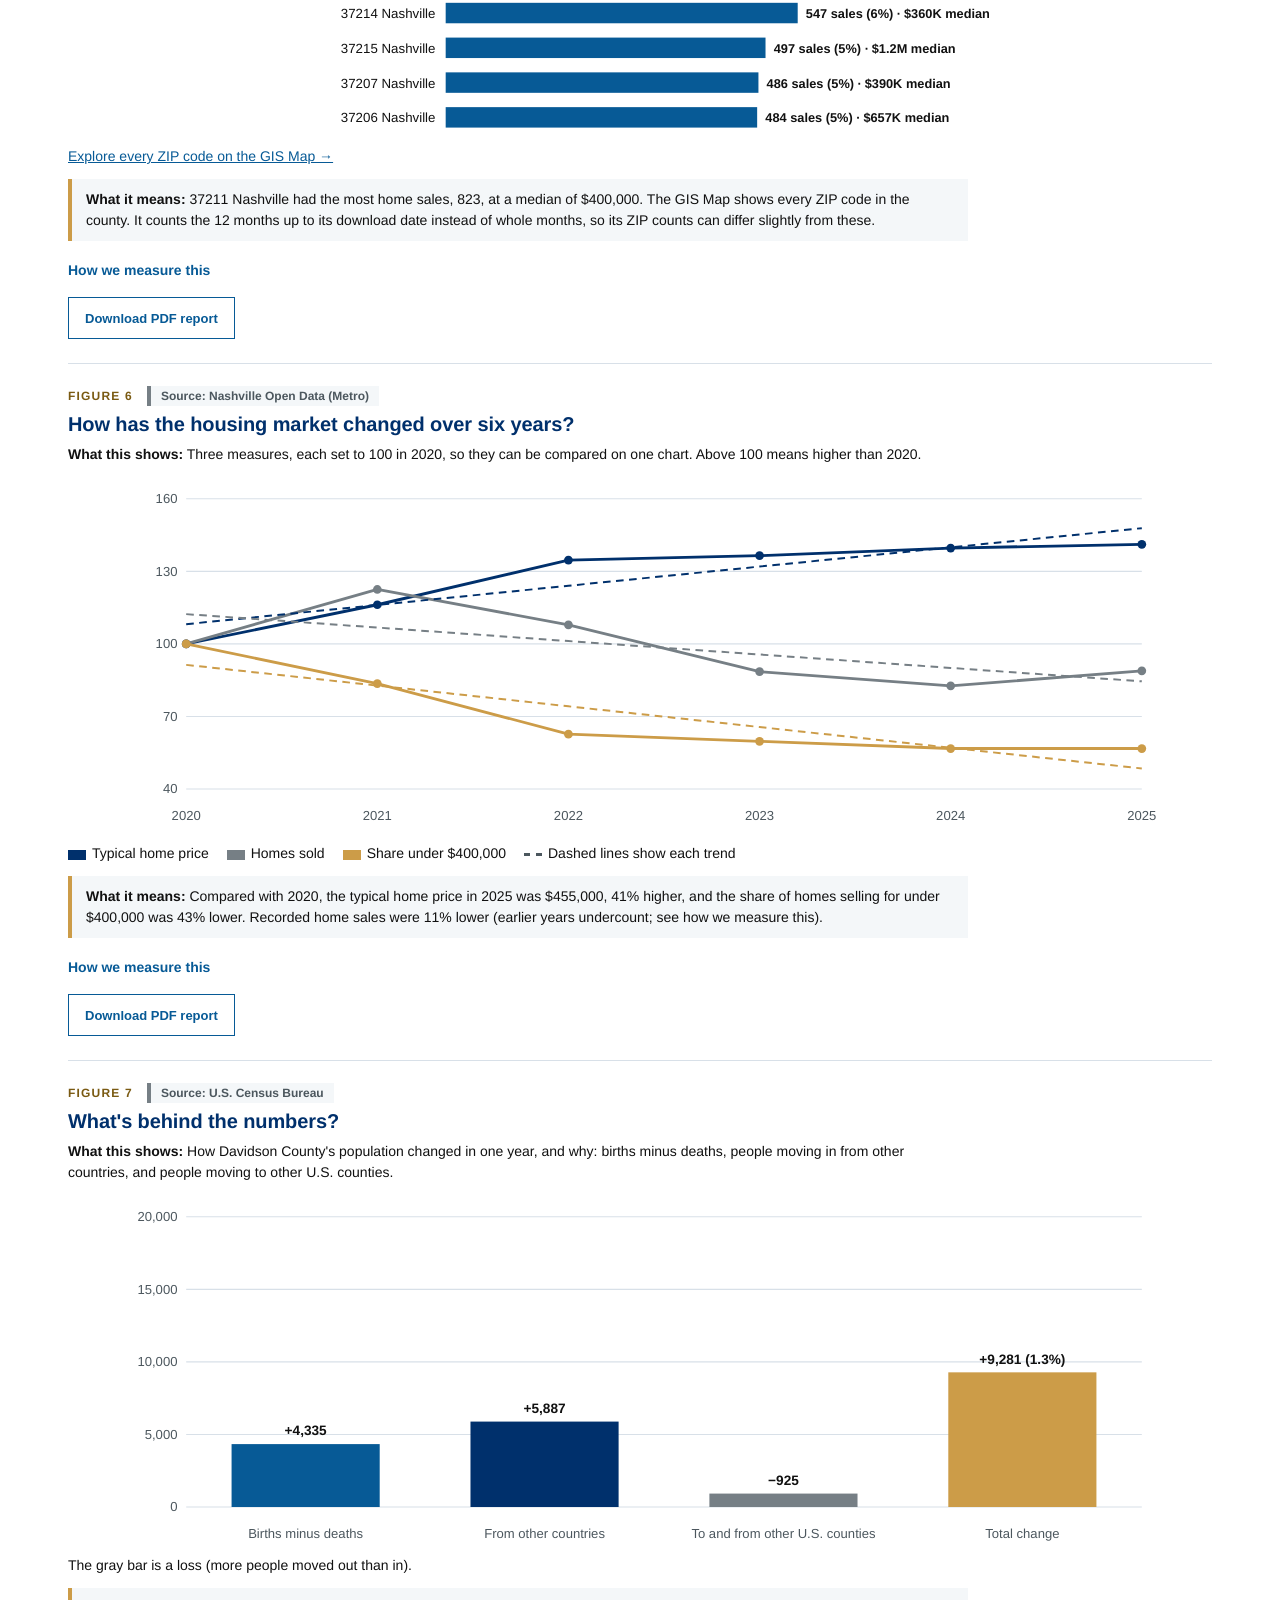
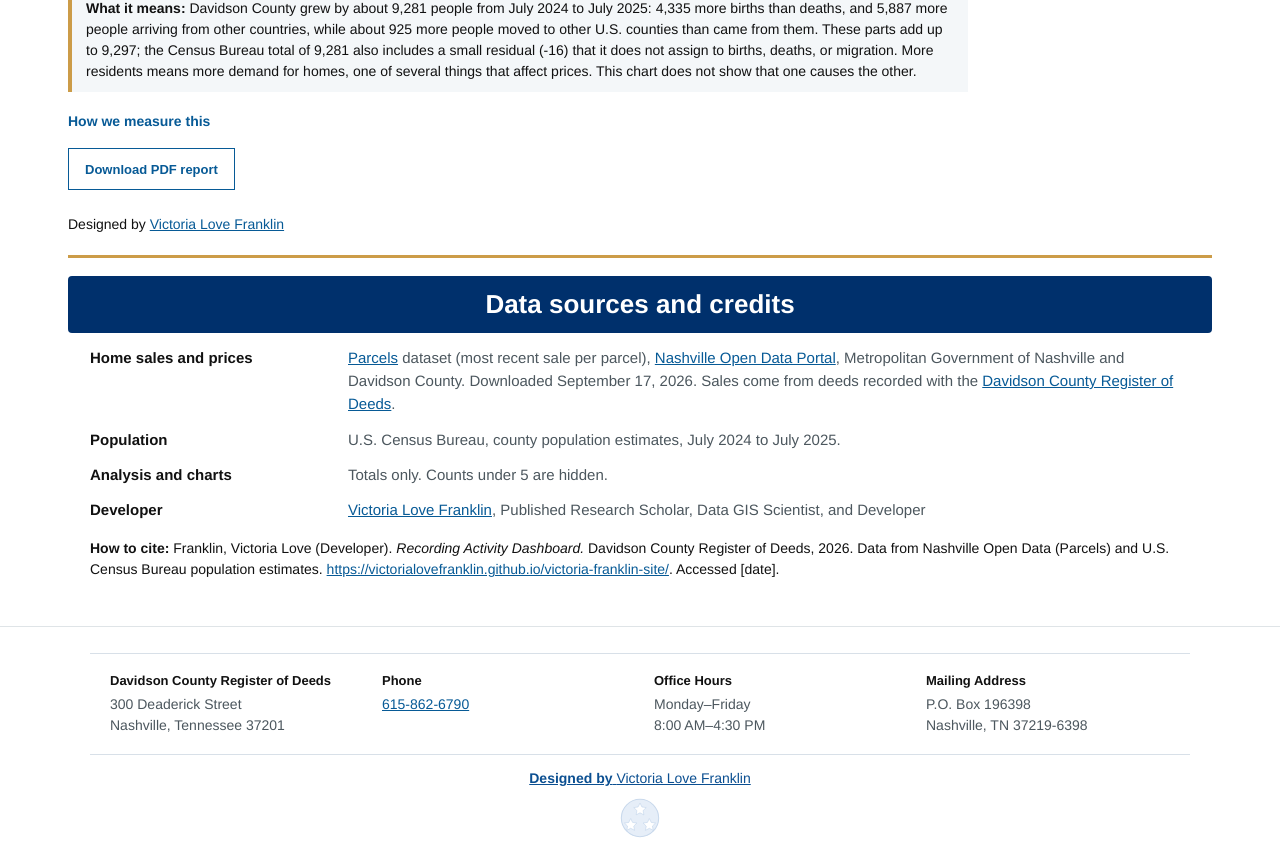
==== commit f6a65194: "Print only the chosen figure; add percent and dollar labels Co-authored-by: Copilot <223556219+Copil" ====
--- a/index.html
+++ b/index.html
@@ -122,7 +122,7 @@
 <script src="js/data/sales-data.js"></script>
 <script src="js/data-blocks.js"></script>
 <script src="js/exports-and-tables.js?v=2"></script>
-<script src="js/dashboard-figures.js?v=11"></script>
+<script src="js/dashboard-figures.js?v=13"></script>
 <script src="js/dashboard-navigation.js"></script>
   </body>
 </html>
--- a/css/portal.css
+++ b/css/portal.css
@@ -17443,6 +17443,10 @@
     page-break-after: always
   }
 
+  body.printFigures .printHide {
+    display: none !important
+  }
+
   body.printFigures .dfActions,
   body.printFigures .dfFig summary {
     display: none !important
